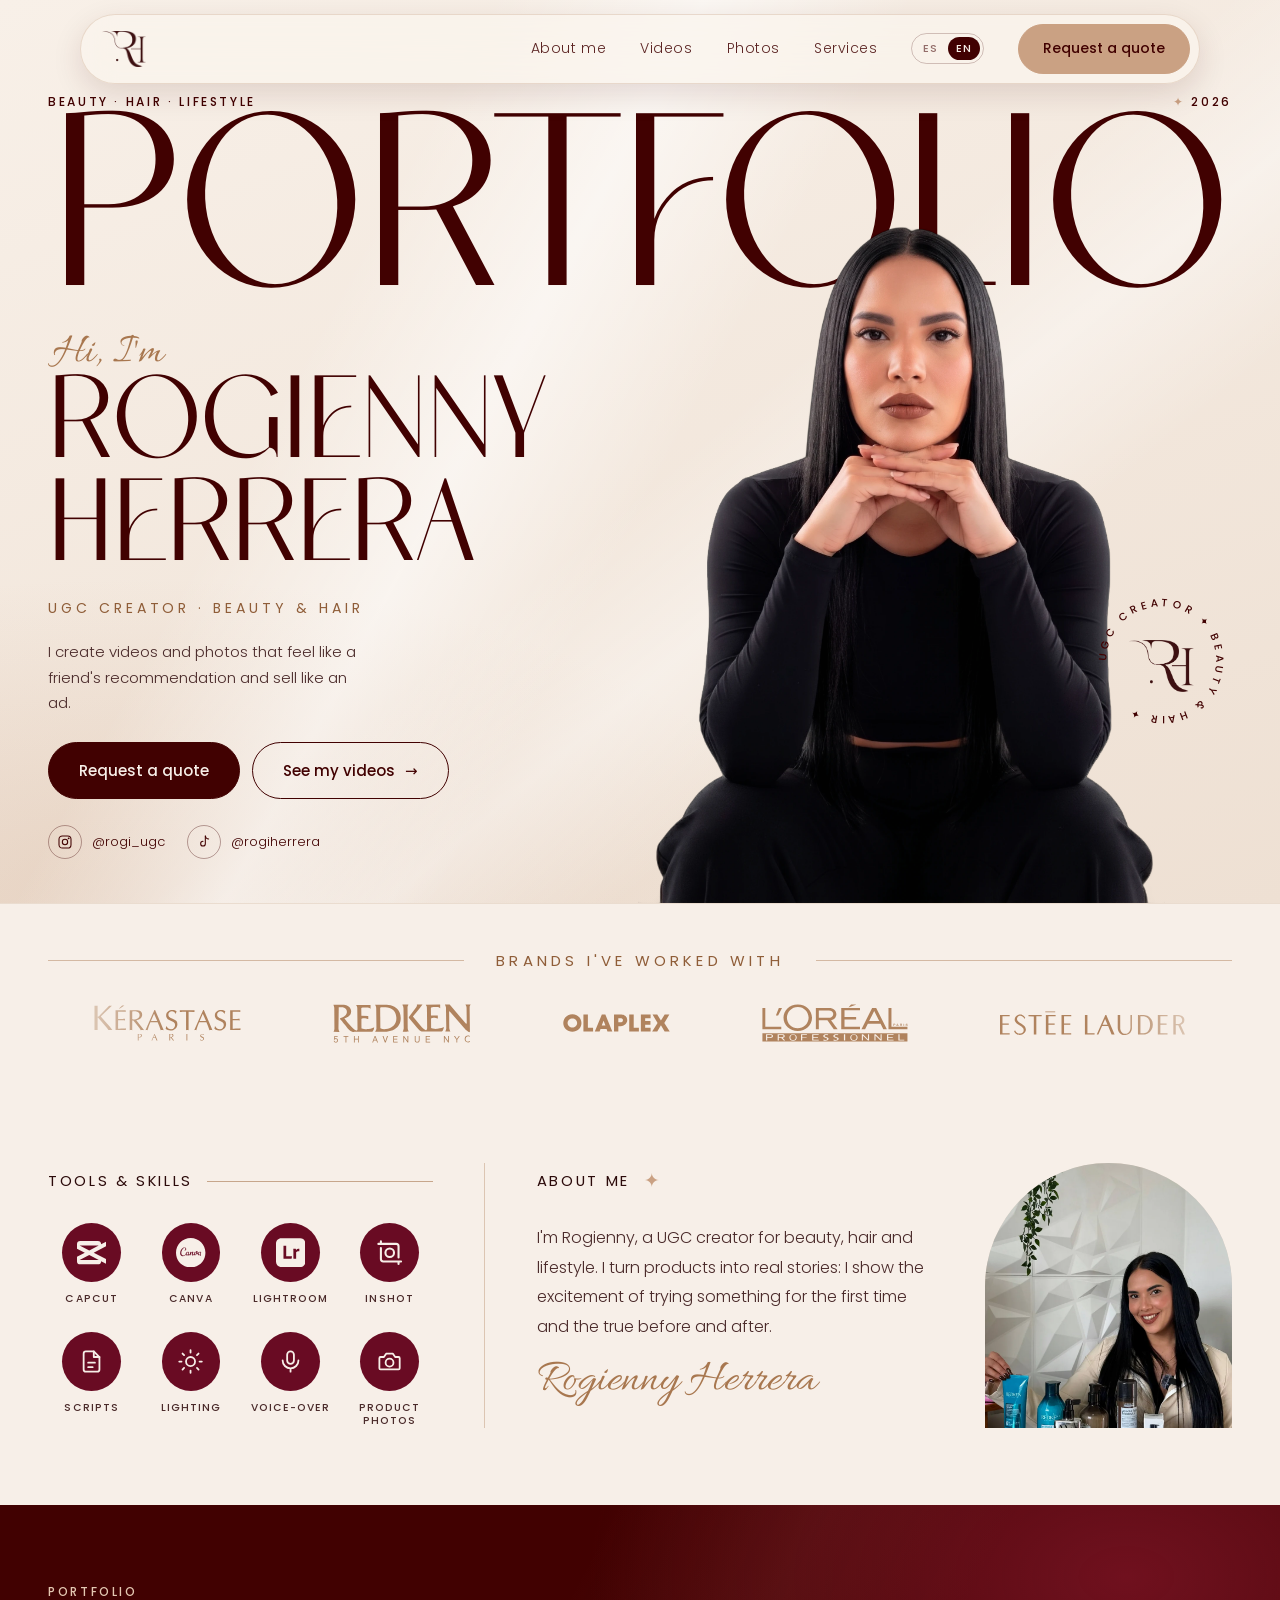
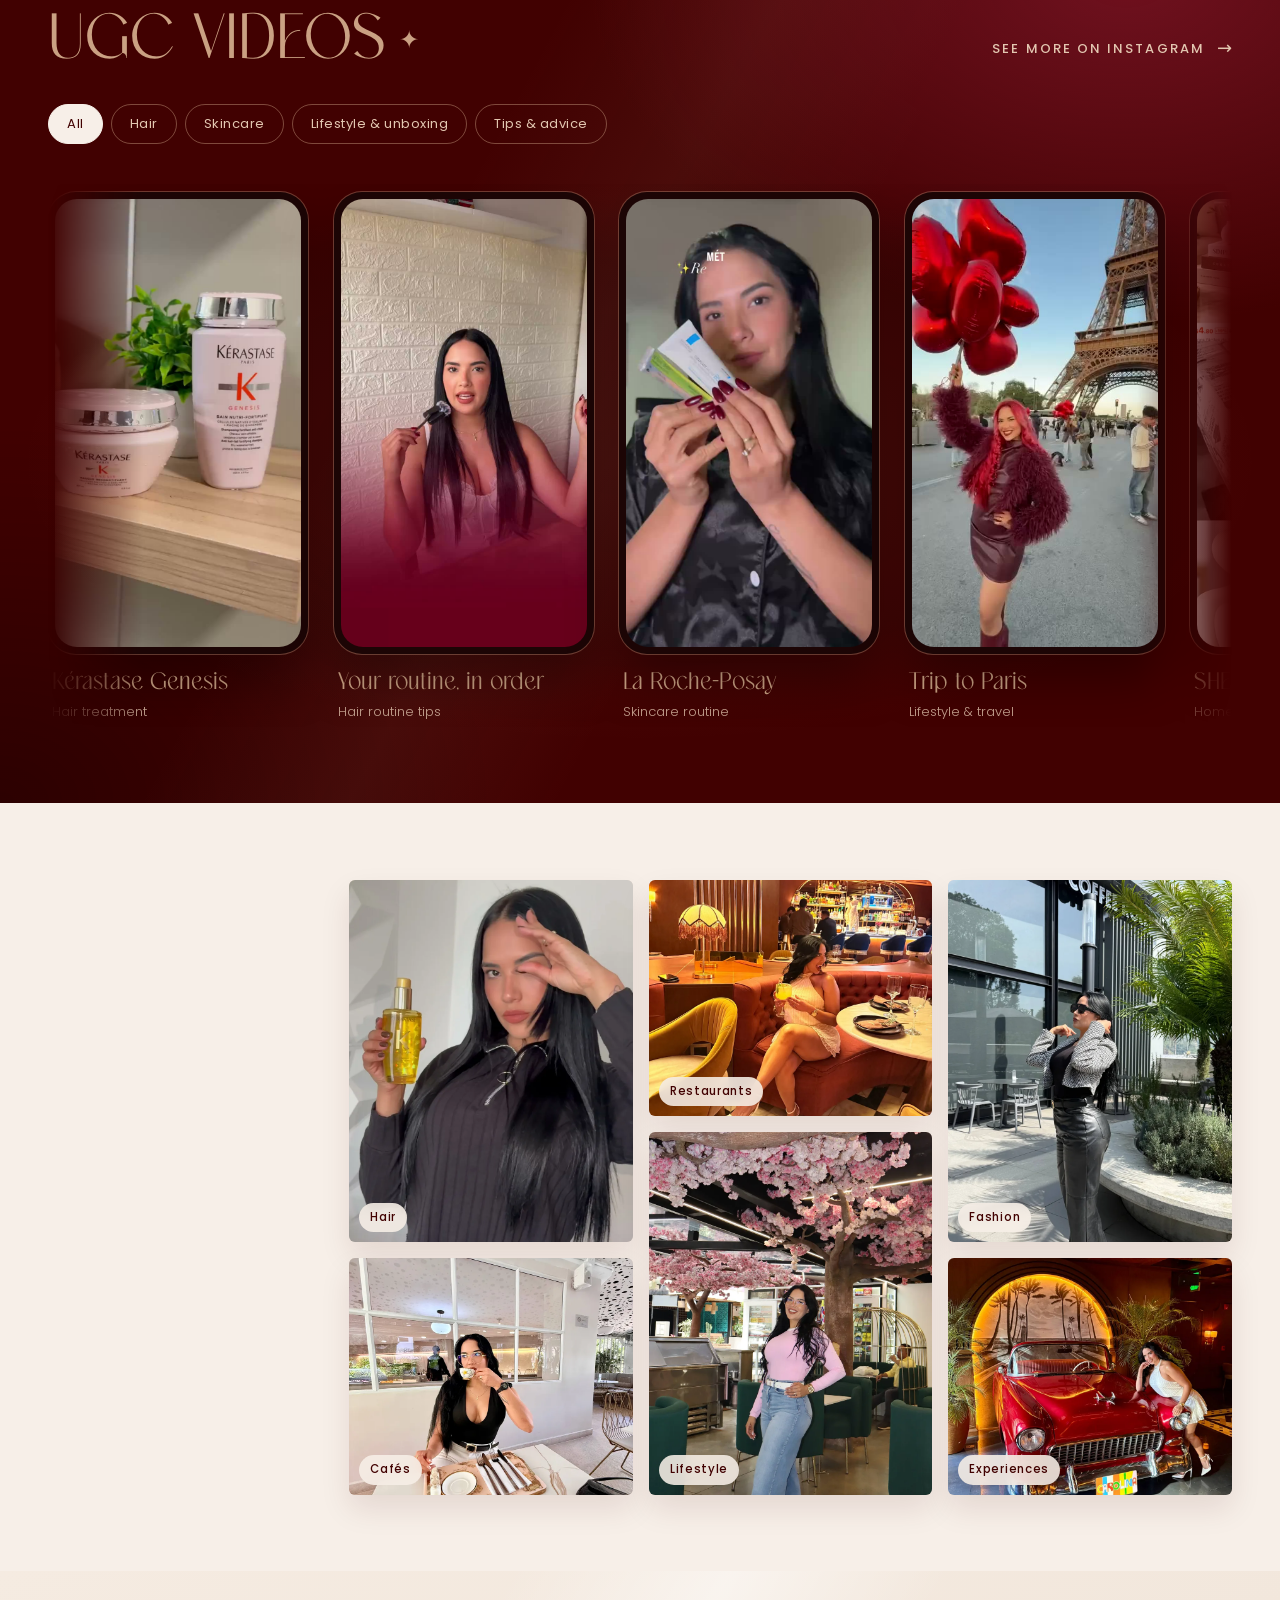
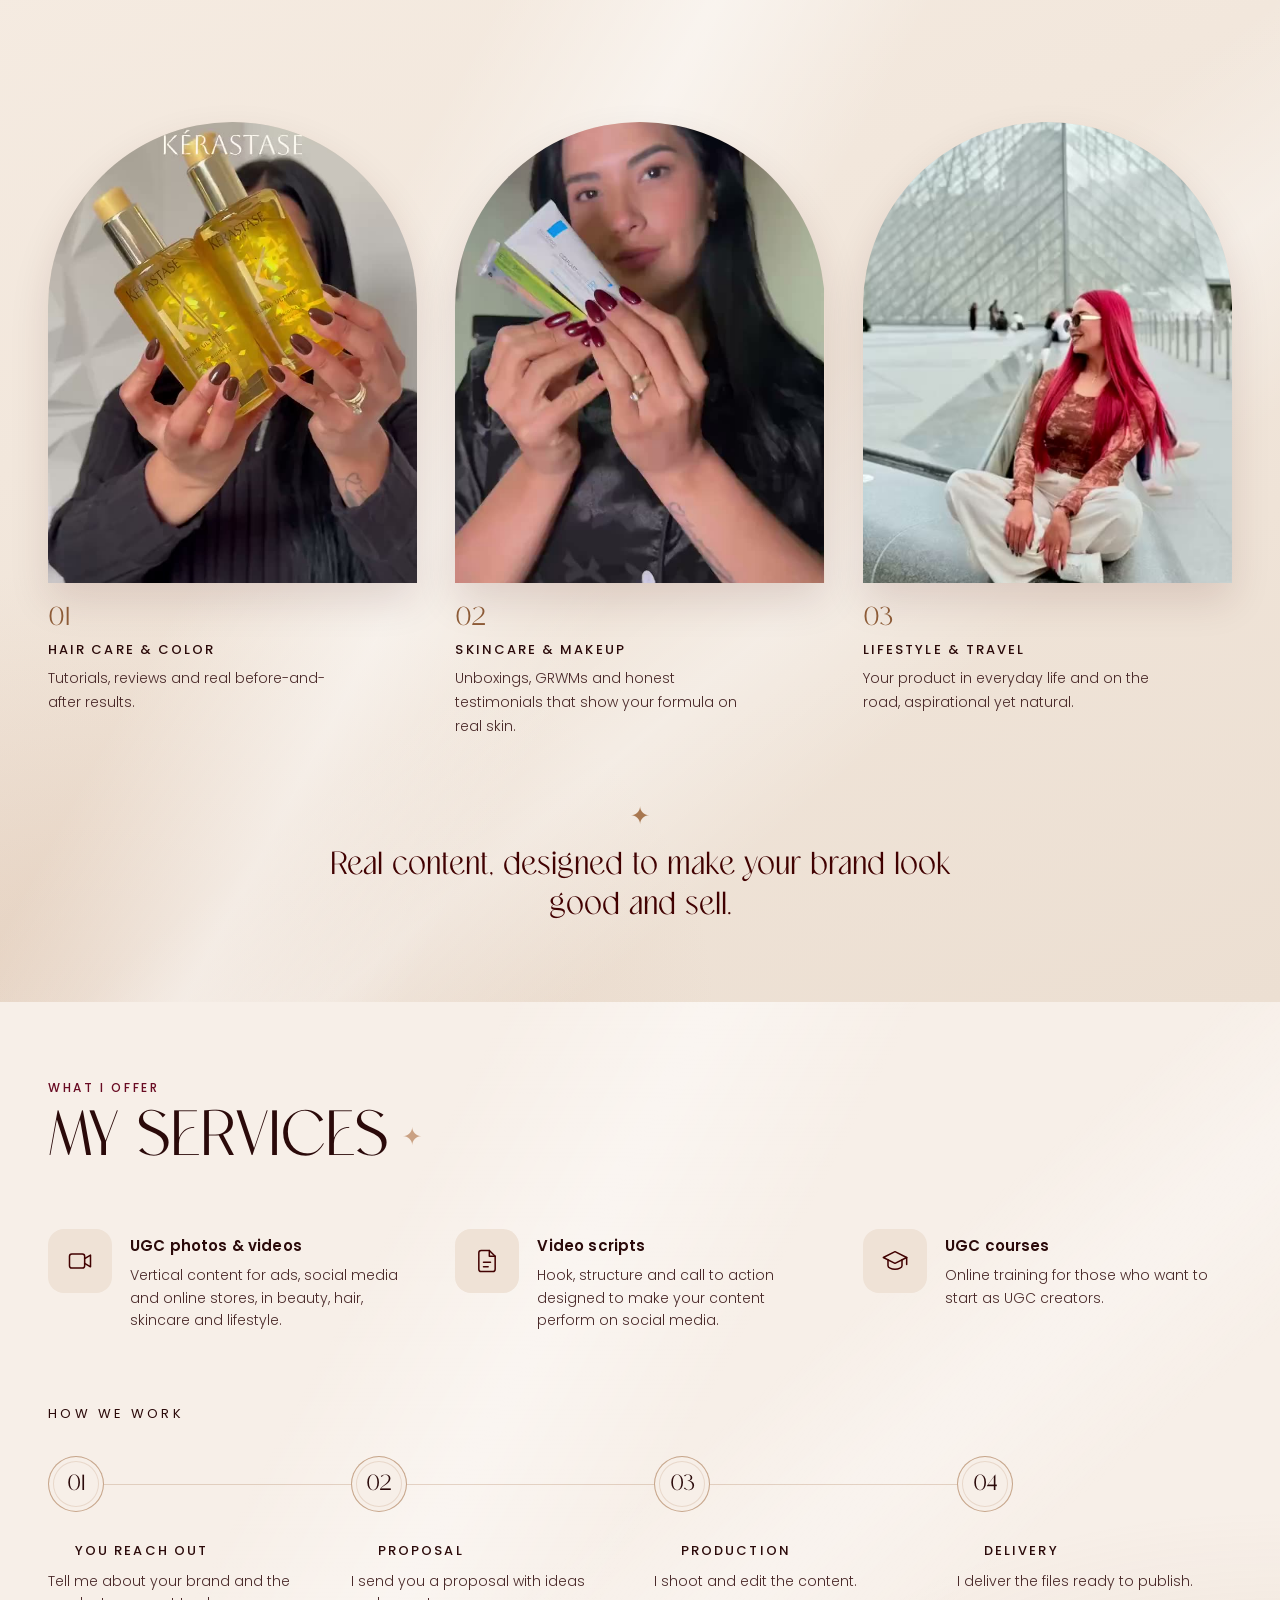
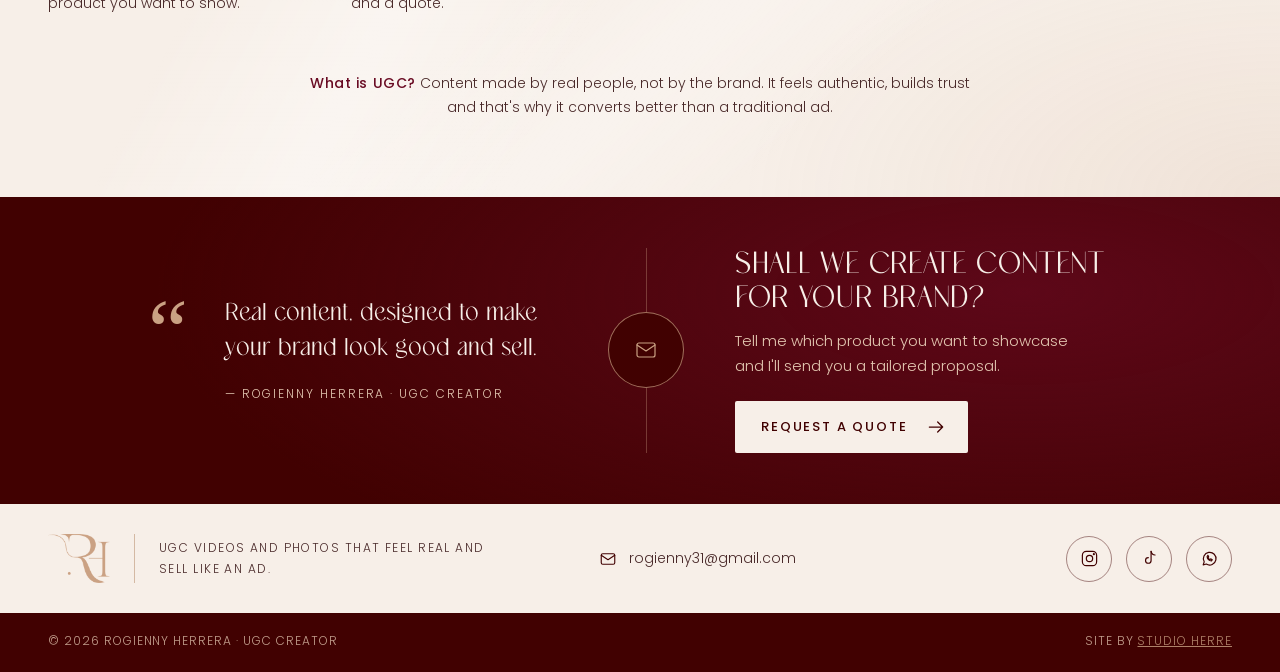
==== index.html @ 92f95a5b "Sobre mí: foto con productos; mosaico Cabello con Kérastase Elixir Co-Authored-By: Claude Opus 5.5 <" ====
<!doctype html>
<html lang="es" class="no-js">
<head>
  <meta charset="utf-8">
  <script>document.documentElement.classList.remove("no-js")</script>
  <meta name="viewport" content="width=device-width, initial-scale=1">
  <title>Rogienny Herrera · Creadora UGC</title>
  <meta name="description" content="Creadora UGC de belleza, cabello y lifestyle. Videos y fotos que se sienten como la recomendación de una amiga y venden como un anuncio.">
  <meta name="theme-color" content="#410101">
  <meta property="og:type" content="website">
  <meta property="og:title" content="Rogienny Herrera · Creadora UGC">
  <meta property="og:description" content="Videos y fotos UGC de belleza, cabello y lifestyle para marcas.">
  <meta property="og:url" content="https://rogienny-ugc.vercel.app/">
  <meta property="og:image" content="https://rogienny-ugc.vercel.app/media/og.jpg?v=4">
  <meta name="twitter:card" content="summary_large_image">
  <link rel="icon" type="image/png" href="/media/marca/favicon.png">
  <link rel="apple-touch-icon" href="/media/marca/apple-touch-icon.png">
  <link rel="preload" href="/assets/fonts/Dastin.otf" as="font" type="font/otf" crossorigin>
  <link rel="preconnect" href="https://fonts.googleapis.com">
  <link rel="preconnect" href="https://fonts.gstatic.com" crossorigin>
  <link href="https://fonts.googleapis.com/css2?family=Allura&family=Poppins:wght@300;400;500;600&display=swap" rel="stylesheet">
  <link rel="stylesheet" href="/assets/styles.css">
</head>
<body>

<!--
  DATOS DE CONTACTO: se cambian en un solo lugar, al inicio de assets/main.js (objeto CONTACTO).
  TEXTOS EN INGLÉS: assets/i18n.js (ver README).
  VIDEOS DE YOUTUBE: en cada tarjeta de video, pon el ID en data-youtube="..." (ver README).
-->

<header class="nav" id="nav">
  <a class="nav__logo" href="#inicio" aria-label="Rogienny Herrera, inicio">
    <img src="/media/marca/mono-vino.png" alt="" width="400" height="321">
  </a>
  <nav class="nav__links" aria-label="Secciones">
    <a href="#sobre-mi">Sobre mí</a>
    <a href="#videos">Videos</a>
    <a href="#fotos">Fotos</a>
    <a href="#servicios">Servicios</a>
    <button class="lang" id="langToggle" type="button" aria-label="Español / English"><span data-lang="es" class="is-on">ES</span><span data-lang="en">EN</span></button>
    <a class="btn btn--small js-cotizar" href="#contacto"><span class="cta-long">Pide tu cotización</span><span class="cta-short">Cotizar</span></a>
    <button class="nav__menu" id="menuOpen" type="button" aria-label="Abrir menú" aria-controls="drawer" aria-expanded="false"><span></span><span></span><span></span></button>
  </nav>
</header>

<!-- Menú lateral (solo celular) -->
<div class="drawer" id="drawer" aria-hidden="true">
  <div class="drawer__fondo" data-close></div>
  <aside class="drawer__panel" role="dialog" aria-modal="true" aria-label="Menú">
    <div class="drawer__head">
      <img src="/media/marca/mono-vino.png" alt="" width="400" height="321">
      <button class="drawer__close" type="button" aria-label="Cerrar menú" data-close><svg viewBox="0 0 24 24" aria-hidden="true" fill="none" stroke="currentColor" stroke-width="1.5" stroke-linecap="round" stroke-linejoin="round"><path d="M6 6l12 12M18 6L6 18"/></svg></button>
    </div>
    <nav class="drawer__links" aria-label="Secciones">
      <a href="#inicio"><svg viewBox="0 0 24 24" aria-hidden="true" fill="none" stroke="currentColor" stroke-width="1.5" stroke-linecap="round" stroke-linejoin="round"><path d="M3 11l9-7 9 7"/><path d="M5 10v10h14V10"/><path d="M10 20v-6h4v6"/></svg>Inicio</a>
      <a href="#sobre-mi"><svg viewBox="0 0 24 24" aria-hidden="true" fill="none" stroke="currentColor" stroke-width="1.5" stroke-linecap="round" stroke-linejoin="round"><circle cx="12" cy="8" r="4"/><path d="M4 21c1.5-4 4.5-6 8-6s6.5 2 8 6"/></svg>Sobre mí</a>
      <a href="#videos"><svg viewBox="0 0 24 24" aria-hidden="true" fill="none" stroke="currentColor" stroke-width="1.5" stroke-linecap="round" stroke-linejoin="round"><rect x="3" y="5" width="13" height="14" rx="3"/><path d="M16 10l5-3v10l-5-3"/></svg>Videos</a>
      <a href="#fotos"><svg viewBox="0 0 24 24" aria-hidden="true" fill="none" stroke="currentColor" stroke-width="1.5" stroke-linecap="round" stroke-linejoin="round"><path d="M4 8h3l2-3h6l2 3h3v11H4z"/><circle cx="12" cy="13" r="3.5"/></svg>Fotos</a>
      <a href="#servicios"><svg viewBox="0 0 24 24" aria-hidden="true" fill="none" stroke="currentColor" stroke-width="1.5" stroke-linecap="round" stroke-linejoin="round"><path d="M12 3l1.8 5.2L19 10l-5.2 1.8L12 17l-1.8-5.2L5 10l5.2-1.8z"/><path d="M19 16l.7 1.8 1.8.7-1.8.7-.7 1.8-.7-1.8-1.8-.7 1.8-.7z"/></svg>Servicios</a>
      <a href="#contacto"><svg viewBox="0 0 24 24" aria-hidden="true" fill="none" stroke="currentColor" stroke-width="1.5" stroke-linecap="round" stroke-linejoin="round"><rect x="3" y="5" width="18" height="14" rx="2"/><path d="M3 7l9 6 9-6"/></svg>Contacto</a>
    </nav>
    <div class="drawer__social">
      <a class="js-ig" data-handle="rogi_ugc" href="#"><svg viewBox="0 0 24 24" aria-hidden="true" fill="none" stroke="currentColor" stroke-width="1.5" stroke-linecap="round" stroke-linejoin="round"><rect x="3" y="3" width="18" height="18" rx="5"/><circle cx="12" cy="12" r="4"/><circle cx="17.5" cy="6.5" r=".6" fill="currentColor"/></svg>@rogi_ugc</a>
      <a class="js-tt" data-handle="rogiherrera" href="#"><svg viewBox="0 0 24 24" aria-hidden="true" fill="none" stroke="currentColor" stroke-width="1.5" stroke-linecap="round" stroke-linejoin="round"><path d="M14 3v11.5a3.5 3.5 0 1 1-3.5-3.5"/><path d="M14 3c.5 2.6 2.4 4.4 5 4.6"/></svg>@rogiherrera</a>
    </div>
  </aside>
</div>

<main>

  <!-- 1. PORTADA -->
  <section class="hero" id="inicio">
    <div class="hero__frame">
      <div class="hero__top">
        <span>Belleza · Cabello · Lifestyle</span>
        <span><i aria-hidden="true">✦</i> <span id="heroYear">2026</span></span>
      </div>
      <p class="hero__word" aria-hidden="true"><span>Portafolio</span></p>

      <figure class="hero__photo">
        <img src="/media/fotos/hero.webp?v=4" alt="Rogienny Herrera apoyando el mentón en sus manos" width="1792" height="2357" fetchpriority="high">
      </figure>

      <div class="hero__badge" aria-hidden="true">
        <svg viewBox="0 0 200 200">
          <defs><path id="badgeCircle" d="M100,100 m-78,0 a78,78 0 1,1 156,0 a78,78 0 1,1 -156,0"/></defs>
          <text><textPath href="#badgeCircle">Creadora UGC ✦ Belleza y cabello ✦ </textPath></text>
        </svg>
        <img src="/media/marca/mono-vino.png" alt="" width="400" height="321">
      </div>

      <div class="hero__text">
        <p class="hero__hello reveal">Hola, soy</p>
        <h1 translate="no" class="hero__name reveal">Rogienny<br>Herrera</h1>
        <p class="hero__role reveal">Creadora UGC · Belleza y cabello</p>
        <p class="hero__lead reveal">Creo videos y fotos que se sienten como la recomendación de una amiga y venden como un anuncio.</p>
        <div class="hero__actions reveal">
          <a class="btn btn--dark js-cotizar" href="#contacto">Pide tu cotización</a>
          <a class="btn btn--line" href="#videos">Ver mis videos <span aria-hidden="true">→</span></a>
        </div>
        <ul class="hero__social reveal" aria-label="Redes sociales">
          <li><a class="js-ig" data-handle="rogi_ugc" href="#"><i><svg viewBox="0 0 24 24" aria-hidden="true" fill="none" stroke="currentColor" stroke-width="1.6" stroke-linecap="round" stroke-linejoin="round"><rect x="3" y="3" width="18" height="18" rx="5"/><circle cx="12" cy="12" r="4"/><circle cx="17.5" cy="6.5" r=".6" fill="currentColor"/></svg></i>@rogi_ugc</a></li>
          <li><a class="js-tt" data-handle="rogiherrera" href="#"><i><svg viewBox="0 0 24 24" aria-hidden="true" fill="none" stroke="currentColor" stroke-width="1.6" stroke-linecap="round" stroke-linejoin="round"><path d="M14 3v11.5a3.5 3.5 0 1 1-3.5-3.5"/><path d="M14 3c.5 2.6 2.4 4.4 5 4.6"/></svg></i>@rogiherrera</a></li>
        </ul>
      </div>
    </div>
  </section>

  <!-- 2. CINTA DE MARCAS -->
  <section class="brands" aria-labelledby="brandsTitle">
    <h2 class="brands__title" id="brandsTitle"><span>Marcas con las que he colaborado</span></h2>
    <div class="marquee">
      <div class="marquee__track" translate="no">
        <ul class="marquee__list">
          <li><img src="/media/marcas/kerastase.svg" alt="Kérastase" style="--h:46px" width="188" height="46"></li>
          <li><img src="/media/marcas/redken.svg" alt="Redken" style="--h:50px" width="177" height="50"></li>
          <li><img src="/media/marcas/olaplex.svg" alt="Olaplex" style="--h:23px" width="137" height="23"></li>
          <li><img src="/media/marcas/loreal-professionnel.svg" alt="L'Oréal Professionnel" style="--h:48px" width="187" height="48"></li>
          <li><img src="/media/marcas/estee-lauder.svg" alt="Estée Lauder" style="--h:30px" width="237" height="30"></li>
        </ul>
        <ul class="marquee__list" aria-hidden="true">
          <li><img src="/media/marcas/kerastase.svg" alt="" style="--h:46px" width="188" height="46"></li>
          <li><img src="/media/marcas/redken.svg" alt="" style="--h:50px" width="177" height="50"></li>
          <li><img src="/media/marcas/olaplex.svg" alt="" style="--h:23px" width="137" height="23"></li>
          <li><img src="/media/marcas/loreal-professionnel.svg" alt="" style="--h:48px" width="187" height="48"></li>
          <li><img src="/media/marcas/estee-lauder.svg" alt="" style="--h:30px" width="237" height="30"></li>
        </ul>
      </div>
    </div>
  </section>

  <!-- 3. SOBRE MÍ -->
  <section class="about section" id="sobre-mi">
    <div class="wrap about__grid">
      <div class="about__tools reveal">
        <p class="about__label">Herramientas y habilidades</p>
        <ul class="tools">
          <li><span class="tool__icon tool__icon--app"><svg viewBox="0 0 24 24" aria-hidden="true" fill="currentColor"><path fill-rule="evenodd" d="M24.189 6.442V2.671l-4.535 2.383V4.91c.002-1.505-1.078-2.411-2.638-2.411H2.64C.993 2.5 0 3.407 0 4.91v3.81L6.354 12L0 15.316v3.8C0 20.595 1 21.5 2.64 21.5h14.373c1.56 0 2.639-.907 2.639-2.382v-.197l4.536 2.409v-3.828L13.64 12l10.55-5.557zM9.982 13.873l7.797 4.083H2.157zm7.741-7.828l-7.742 4.057l-7.825-4.057z"/></svg></span>CapCut</li>
          <li><span class="tool__icon tool__icon--app"><svg viewBox="0 0 24 24" aria-hidden="true" fill="currentColor"><path d="M12 0C5.373 0 0 5.373 0 12s5.373 12 12 12 12-5.373 12-12S18.627 0 12 0zM6.962 7.68c.754 0 1.337.549 1.405 1.2.069.583-.171 1.097-.822 1.406-.343.171-.48.172-.549.069-.034-.069 0-.137.069-.206.617-.514.617-.926.548-1.508-.034-.378-.308-.618-.583-.618-1.2 0-2.914 2.674-2.674 4.629.103.754.549 1.646 1.509 1.646.308 0 .65-.103.96-.24.5-.264.799-.47 1.097-.8-.073-.885.704-2.046 1.851-2.046.515 0 .926.205.96.583.068.514-.377.582-.514.582s-.378-.034-.378-.17c-.034-.138.309-.07.275-.378-.035-.206-.24-.274-.446-.274-.72 0-1.131.994-1.029 1.611.035.275.172.549.447.549.205 0 .514-.31.617-.755.068-.308.343-.514.583-.514.102 0 .17.034.205.171v.138c-.034.137-.137.548-.102.651 0 .069.034.171.17.171.092 0 .436-.18.777-.459.117-.59.253-1.298.253-1.357.034-.24.137-.48.617-.48.103 0 .171.034.205.171v.138l-.136.617c.445-.583 1.097-.994 1.508-.994.172 0 .309.102.309.274 0 .103 0 .274-.069.446-.137.377-.309.96-.412 1.474 0 .137.035.274.207.274.171 0 .685-.206 1.096-.754l.007-.004c-.002-.068-.007-.134-.007-.202 0-.411.035-.754.104-.994.068-.274.411-.514.617-.514.103 0 .205.069.205.171 0 .035 0 .103-.034.137-.137.446-.24.857-.24 1.269 0 .24.034.582.102.788 0 .034.035.069.07.069.068 0 .548-.445.89-1.028-.308-.206-.48-.549-.48-.96 0-.72.446-1.097.858-1.097.343 0 .617.24.617.72 0 .308-.103.65-.274.96h.102a.77.77 0 0 0 .584-.24.293.293 0 0 1 .134-.117c.335-.425.83-.74 1.41-.74.48 0 .924.205.959.582.068.515-.378.618-.515.618l-.002-.002c-.138 0-.377-.035-.377-.172 0-.137.309-.068.274-.376-.034-.206-.24-.275-.446-.275-.686 0-1.13.891-1.028 1.611.034.275.171.583.445.583.206 0 .515-.308.652-.754.068-.274.343-.514.583-.514.103 0 .17.034.205.171 0 .069 0 .206-.137.652-.17.308-.171.48-.137.617.034.274.171.48.309.583.034.034.068.102.068.102 0 .069-.034.138-.137.138-.034 0-.068 0-.103-.035-.514-.205-.72-.548-.789-.891-.205.24-.445.377-.72.377-.445 0-.89-.411-.96-.926a1.609 1.609 0 0 1 .075-.649c-.203.13-.422.203-.623.203h-.17c-.447.652-.927 1.098-1.27 1.303a.896.896 0 0 1-.377.104c-.068 0-.171-.035-.205-.104-.095-.152-.156-.392-.193-.667-.481.527-1.145.805-1.453.805-.343 0-.548-.206-.582-.55v-.376c.102-.754.377-1.2.377-1.337a.074.074 0 0 0-.069-.07c-.24 0-1.028.824-1.166 1.373l-.103.445c-.068.309-.377.515-.582.515-.103 0-.172-.035-.206-.172v-.137l.046-.233c-.435.31-.87.508-1.075.508-.308 0-.48-.172-.514-.412-.206.274-.445.412-.754.412-.352 0-.696-.24-.862-.593-.244.275-.523.553-.852.764-.48.309-1.028.549-1.68.549-.582 0-1.097-.309-1.371-.583-.412-.377-.651-.96-.686-1.509-.205-1.68.823-3.84 2.4-4.8.378-.205.755-.343 1.132-.343zm9.77 3.291c-.104 0-.172.172-.172.343 0 .274.137.583.309.755a1.74 1.74 0 0 0 .102-.583c0-.343-.137-.515-.24-.515z"/></svg></span>Canva</li>
          <li><span class="tool__icon tool__icon--app"><svg viewBox="0 0 24 24" aria-hidden="true" fill="currentColor"><path d="M19.75.3H4.25C1.9.3 0 2.2 0 4.55v14.9c0 2.35 1.9 4.25 4.25 4.25h15.5c2.35 0 4.25-1.9 4.25-4.25V4.55C24 2.2 22.1.3 19.75.3zm-6.99 16.389c0 .051-.029.09-.06.121-.03.02-.06.029-.101.029H6.26c-.11 0-.16-.061-.16-.18V6.44c-.01-.07.04-.13.11-.14h2c.05-.01.11.03.11.08v8.43h4.62c.101 0 .131.049.11.14l-.29 1.739zm6.25-7.859v1.95c0 .08-.05.11-.16.11-.649-.04-1.3.08-1.89.34-.2.09-.39.21-.54.37v5.1c0 .1-.04.14-.13.14h-1.95c-.08.01-.15-.04-.16-.119V11.14c0-.24 0-.49-.01-.75s-.01-.52-.02-.78c-.01-.22-.03-.44-.061-.66-.01-.05.02-.1.07-.11.01-.01.02-.01.04 0h1.75c.1 0 .18.07.21.16.04.07.07.15.08.23.02.1.039.21.05.31.01.11.021.23.021.36.299-.35.66-.64 1.069-.86.46-.25.97-.37 1.49-.36.069-.01.13.04.14.11.001.01.001.02.001.04z"/></svg></span>Lightroom</li>
          <li><span class="tool__icon tool__icon--app"><svg viewBox="0 0 48 48" aria-hidden="true" class="tool__line"><circle cx="24" cy="24" r="7" fill="none" stroke="currentColor" stroke-width="3.4" stroke-linecap="round" stroke-linejoin="round"/><path fill="none" stroke="currentColor" stroke-width="3.4" stroke-linecap="round" stroke-linejoin="round" d="M5.5 9.611h28.889a4.01 4.01 0 0 1 4 4v18.097m4.111 6.681H13.611a4.01 4.01 0 0 1-4-4v-18.2m0-6.578V5.5m28.778 32.889V42.5"/></svg></span>InShot</li>
          <li><span class="tool__icon"><svg viewBox="0 0 24 24" aria-hidden="true" fill="none" stroke="currentColor" stroke-width="1.6" stroke-linecap="round" stroke-linejoin="round"><path d="M14 3H7a2 2 0 0 0-2 2v14a2 2 0 0 0 2 2h10a2 2 0 0 0 2-2V8z"/><path d="M14 3v5h5"/><path d="M9 13h6M9 17h4"/></svg></span>Guiones</li>
          <li><span class="tool__icon"><svg viewBox="0 0 24 24" aria-hidden="true" fill="none" stroke="currentColor" stroke-width="1.6" stroke-linecap="round" stroke-linejoin="round"><circle cx="12" cy="12" r="4"/><path d="M12 2v2M12 20v2M4.9 4.9l1.4 1.4M17.7 17.7l1.4 1.4M2 12h2M20 12h2M4.9 19.1l1.4-1.4M17.7 6.3l1.4-1.4"/></svg></span>Iluminación</li>
          <li><span class="tool__icon"><svg viewBox="0 0 24 24" aria-hidden="true" fill="none" stroke="currentColor" stroke-width="1.6" stroke-linecap="round" stroke-linejoin="round"><rect x="9" y="3" width="6" height="11" rx="3"/><path d="M5 11a7 7 0 0 0 14 0M12 18v3"/></svg></span>Voz en off</li>
          <li><span class="tool__icon"><svg viewBox="0 0 24 24" aria-hidden="true" fill="none" stroke="currentColor" stroke-width="1.6" stroke-linecap="round" stroke-linejoin="round"><path d="M4 8h3l2-3h6l2 3h3a1 1 0 0 1 1 1v9a1 1 0 0 1-1 1H4a1 1 0 0 1-1-1V9a1 1 0 0 1 1-1z"/><circle cx="12" cy="13" r="3.5"/></svg></span>Foto de producto</li>
        </ul>
      </div>
      <div class="about__text reveal">
        <h2 class="about__label about__label--star">Sobre mí <span aria-hidden="true">✦</span></h2>
        <p>Soy Rogienny, creadora UGC de belleza, cabello y lifestyle. Transformo productos en historias reales: muestro la emoción de usar algo por primera vez y el antes y el después de verdad.</p>
        <p class="about__sign" aria-hidden="true">Rogienny Herrera</p>
      </div>
      <figure class="about__photo reveal">
        <img src="/media/fotos/sobre-mi.webp" alt="Rogienny sonriendo junto a productos Redken, Color WOW y L'Oréal" width="900" height="1200" loading="lazy">
      </figure>
    </div>
  </section>

  <!-- 4. VIDEOS -->
  <section class="videos section" id="videos">
    <div class="wrap">
      <header class="row-head reveal">
        <div>
          <p class="row-head__kicker">Portafolio</p>
          <h2 class="row-head__title">Videos UGC <span aria-hidden="true">✦</span></h2>
        </div>
        <a class="row-head__link js-ig" data-handle="rogi_ugc" href="#">Ver más en Instagram <span aria-hidden="true">→</span></a>
      </header>
      <div class="reel-tabs reveal" role="group" aria-label="Categorías de video">
        <button type="button" data-cat="todos" aria-pressed="true">Todos</button>
        <button type="button" data-cat="cabello" aria-pressed="false">Cabello</button>
        <button type="button" data-cat="skincare" aria-pressed="false">Skincare</button>
        <button type="button" data-cat="hogar" aria-pressed="false">Lifestyle y unboxing</button>
        <button type="button" data-cat="tips" aria-pressed="false">Tips y asesoría</button>
      </div>
      <div class="reels-cinta" role="group" aria-label="Videos UGC">
      <ul class="reels">
        <!-- data-cat: cabello, skincare, hogar o tips (pestañas de arriba; puede llevar dos separadas por espacio). data-youtube: ID del video en YouTube (ej. en youtu.be/aqz-KE-bpKQ el ID es aqz-KE-bpKQ). Vacío = sin botón de play. -->
        <li class="reel reveal" data-cat="cabello" data-youtube="">
          <div class="reel__phone"><video src="/media/videos/kerastase-genesis.mp4" poster="/media/videos/kerastase-genesis.jpg" muted loop playsinline preload="none"></video></div>
          <p class="reel__brand" translate="no">Kérastase Genesis</p><p class="reel__type">Tratamiento capilar</p>
        </li>
        <li class="reel reveal" data-cat="cabello tips" data-youtube="">
          <div class="reel__phone"><video src="/media/videos/orden-productos.mp4" poster="/media/videos/orden-productos.jpg" muted loop playsinline preload="none"></video></div>
          <p class="reel__brand">Orden de tu rutina</p><p class="reel__type">Tips de rutina capilar</p>
        </li>
        <li class="reel reveal" data-cat="skincare" data-youtube="">
          <div class="reel__phone"><video src="/media/videos/la-roche-posay.mp4" poster="/media/videos/la-roche-posay.jpg" muted loop playsinline preload="none"></video></div>
          <p class="reel__brand" translate="no">La Roche-Posay</p><p class="reel__type">Rutina de skincare</p>
        </li>
        <li class="reel reveal" data-cat="hogar" data-youtube="">
          <div class="reel__phone"><video src="/media/videos/viaje-paris.mp4" poster="/media/videos/viaje-paris.jpg" muted loop playsinline preload="none"></video></div>
          <p class="reel__brand">Viaje a París</p><p class="reel__type">Lifestyle y viajes</p>
        </li>
        <li class="reel reveal" data-cat="hogar" data-youtube="">
          <div class="reel__phone"><video src="/media/videos/shein-hogar.mp4" poster="/media/videos/shein-hogar.jpg" muted loop playsinline preload="none"></video></div>
          <p class="reel__brand" translate="no">SHEIN Home</p><p class="reel__type">Unboxing de decoración</p>
        </li>
        <li class="reel reveal" data-cat="cabello" data-youtube="">
          <div class="reel__phone"><video src="/media/videos/ogx.mp4" poster="/media/videos/ogx.jpg" muted loop playsinline preload="none"></video></div>
          <p class="reel__brand" translate="no">OGX</p><p class="reel__type">Rutina capilar</p>
        </li>
        <li class="reel reveal" data-cat="cabello tips" data-youtube="">
          <div class="reel__phone"><video src="/media/videos/productos-favoritos.mp4" poster="/media/videos/productos-favoritos.jpg" muted loop playsinline preload="none"></video></div>
          <p class="reel__brand">Mis favoritos</p><p class="reel__type">Productos que utilizo</p>
        </li>
        <li class="reel reveal" data-cat="skincare" data-youtube="">
          <div class="reel__phone"><video src="/media/videos/medicube.mp4" poster="/media/videos/medicube.jpg" muted loop playsinline preload="none"></video></div>
          <p class="reel__brand" translate="no">Medicube</p><p class="reel__type">Sérum facial</p>
        </li>
        <li class="reel reveal" data-cat="cabello" data-youtube="">
          <div class="reel__phone"><video src="/media/videos/color.mp4" poster="/media/videos/color.jpg" muted loop playsinline preload="none"></video></div>
          <p class="reel__brand">Coloración</p><p class="reel__type">Resultado real</p>
        </li>
        <li class="reel reveal" data-cat="hogar" data-youtube="">
          <div class="reel__phone"><video src="/media/videos/shein-black-friday.mp4" poster="/media/videos/shein-black-friday.jpg" muted loop playsinline preload="none"></video></div>
          <p class="reel__brand" translate="no">SHEIN Black Friday</p><p class="reel__type">Unboxing de hogar</p>
        </li>
        <li class="reel reveal" data-cat="tips" data-youtube="">
          <div class="reel__phone"><video src="/media/videos/asesoria-compras.mp4" poster="/media/videos/asesoria-compras.jpg" muted loop playsinline preload="none"></video></div>
          <p class="reel__brand">Asesoría de compras</p><p class="reel__type">Ofertas y recomendaciones</p>
        </li>
        <li class="reel reveal" data-cat="cabello" data-youtube="">
          <div class="reel__phone"><video src="/media/videos/kerastase.mp4" poster="/media/videos/kerastase.jpg" muted loop playsinline preload="none"></video></div>
          <p class="reel__brand" translate="no">Kérastase</p><p class="reel__type">Rutina capilar</p>
        </li>
        <li class="reel reveal" data-cat="skincare" data-youtube="">
          <div class="reel__phone"><video src="/media/videos/estee-lauder.mp4" poster="/media/videos/estee-lauder.jpg" muted loop playsinline preload="none"></video></div>
          <p class="reel__brand" translate="no">Estée Lauder</p><p class="reel__type">Skincare y maquillaje</p>
        </li>
        <li class="reel reveal" data-cat="cabello" data-youtube="">
          <div class="reel__phone"><video src="/media/videos/kerastase-elixir.mp4" poster="/media/videos/kerastase-elixir.jpg" muted loop playsinline preload="none"></video></div>
          <p class="reel__brand" translate="no">Kérastase Elixir Ultime</p><p class="reel__type">Brillo y acabado</p>
        </li>
        <li class="reel reveal" data-cat="cabello tips" data-youtube="">
          <div class="reel__phone"><video src="/media/videos/preguntas-frecuentes.mp4" poster="/media/videos/preguntas-frecuentes.jpg" muted loop playsinline preload="none"></video></div>
          <p class="reel__brand" translate="no">Color WOW · L'Oréal</p><p class="reel__type">Preguntas frecuentes</p>
        </li>
        <li class="reel reveal" data-cat="hogar" data-youtube="">
          <div class="reel__phone"><video src="/media/videos/unboxing.mp4" poster="/media/videos/unboxing.jpg" muted loop playsinline preload="none"></video></div>
          <p class="reel__brand">Unboxing</p><p class="reel__type">Primera impresión</p>
        </li>
        <li class="reel reveal" data-cat="cabello" data-youtube="">
          <div class="reel__phone"><video src="/media/videos/olivita.mp4" poster="/media/videos/olivita.jpg" muted loop playsinline preload="none"></video></div>
          <p class="reel__brand" translate="no">Olivita</p><p class="reel__type">Crecimiento capilar</p>
        </li>
        <li class="reel reveal" data-cat="cabello" data-youtube="">
          <div class="reel__phone"><video src="/media/videos/peinado.mp4" poster="/media/videos/peinado.jpg" muted loop playsinline preload="none"></video></div>
          <p class="reel__brand">Rutina de peinado</p><p class="reel__type">Tutorial</p>
        </li>
        <li class="reel reveal" data-cat="cabello tips" data-youtube="">
          <div class="reel__phone"><video src="/media/videos/linea-loreal.mp4" poster="/media/videos/linea-loreal.jpg" muted loop playsinline preload="none"></video></div>
          <p class="reel__brand" translate="no">L'Oréal Professionnel</p><p class="reel__type">Línea de productos</p>
        </li>
        <li class="reel reveal" data-cat="cabello" data-youtube="">
          <div class="reel__phone"><video src="/media/videos/olaplex.mp4" poster="/media/videos/olaplex.jpg" muted loop playsinline preload="none"></video></div>
          <p class="reel__brand" translate="no">Olaplex · L'Oréal Pro</p><p class="reel__type">Recomendación</p>
        </li>
        <li class="reel reveal" data-cat="cabello" data-youtube="">
          <div class="reel__phone"><video src="/media/videos/redken.mp4" poster="/media/videos/redken.jpg" muted loop playsinline preload="none"></video></div>
          <p class="reel__brand" translate="no">Redken</p><p class="reel__type">Demostración de producto</p>
        </li>
        <li class="reel reveal" data-cat="cabello" data-youtube="">
          <div class="reel__phone"><video src="/media/videos/tienda.mp4" poster="/media/videos/tienda.jpg" muted loop playsinline preload="none"></video></div>
          <p class="reel__brand">Reseña en tienda</p><p class="reel__type">Cuidado capilar</p>
        </li>
      </ul>
      </div>
    </div>
  </section>

  <!-- 4b. FOTOS UGC -->
  <section class="photos section" id="fotos">
    <div class="wrap photos__grid">
      <div class="photos__intro reveal">
        <h2 class="photos__title">Fotos UGC <span>que venden</span></h2>
        <p class="photos__sub">Belleza · Cabello · Lifestyle</p>
        <p class="photos__lead">Fotos de producto y lifestyle para anuncios, redes y tienda online.</p>
      </div>
      <ul class="photo-grid reveal">
        <li class="photo-grid__a">
          <img src="/media/fotos/ugc-cabello.webp?v=4" alt="Rogienny mostrando el aceite Kérastase Elixir Ultime" width="900" height="1200" loading="lazy" style="object-position: 50% 35%">
          <span class="photos__cat">Cabello</span>
        </li>
        <li class="photo-grid__b">
          <img src="/media/fotos/ugc-restaurantes.webp?v=3" alt="Rogienny brindando en un bar" width="900" height="1200" loading="lazy" style="object-position: 35% 62%">
          <span class="photos__cat">Restaurantes</span>
        </li>
        <li class="photo-grid__c">
          <img src="/media/fotos/ugc-moda.webp?v=3" alt="Rogienny posando con lentes de sol y pantalón de cuero" width="900" height="1200" loading="lazy" style="object-position: 45% 50%">
          <span class="photos__cat">Moda</span>
        </li>
        <li class="photo-grid__d">
          <img src="/media/fotos/ugc-lifestyle.webp?v=3" alt="Rogienny tomando café en un restaurante" width="900" height="1200" loading="lazy" style="object-position: 45% 42%">
          <span class="photos__cat">Cafeterías</span>
        </li>
        <li class="photo-grid__e">
          <img src="/media/fotos/ugc-cerezos.webp?v=3" alt="Rogienny sonriendo bajo los cerezos de un café" width="900" height="1200" loading="lazy" style="object-position: 55% 55%">
          <span class="photos__cat">Lifestyle</span>
        </li>
        <li class="photo-grid__f">
          <img src="/media/fotos/ugc-experiencias.webp?v=3" alt="Rogienny junto a un auto clásico rojo en un restaurante" width="900" height="1200" loading="lazy" style="object-position: 72% 55%">
          <span class="photos__cat">Experiencias</span>
        </li>
      </ul>
    </div>
  </section>

  <!-- 5. PILARES -->
  <section class="pillars section" aria-labelledby="pillarsTitle">
    <div class="wrap">
      <header class="row-head row-head--dark pillars__head reveal">
        <div>
          <p class="row-head__kicker">¿Por qué yo?</p>
          <h2 class="row-head__title" id="pillarsTitle">Mis tres pilares <span aria-hidden="true">✦</span></h2>
        </div>
      </header>
      <ol class="pillar-list reveal">
        <li class="pillar">
          <a class="pillar__link" href="#videos" data-cat="cabello">
            <figure class="pillar__photo">
              <video src="/media/videos/kerastase-elixir.mp4" poster="/media/videos/kerastase-elixir.jpg" muted loop playsinline preload="none" aria-hidden="true"></video>
              <span class="pillar__cta">Ver videos <span aria-hidden="true">→</span></span>
            </figure>
            <span class="pillar__num">01</span>
            <h3>Cuidado capilar y color</h3>
            <p>Tutoriales, reseñas y resultados reales de antes y después.</p>
          </a>
        </li>
        <li class="pillar">
          <a class="pillar__link" href="#videos" data-cat="skincare">
            <figure class="pillar__photo">
              <video src="/media/videos/la-roche-posay.mp4" poster="/media/videos/la-roche-posay.jpg" muted loop playsinline preload="none" aria-hidden="true"></video>
              <span class="pillar__cta">Ver videos <span aria-hidden="true">→</span></span>
            </figure>
            <span class="pillar__num">02</span>
            <h3>Skincare y maquillaje</h3>
            <p>Unboxing, GRWM y testimonios sinceros que muestran tu fórmula en la piel.</p>
          </a>
        </li>
        <li class="pillar">
          <a class="pillar__link" href="#fotos">
            <figure class="pillar__photo">
              <video src="/media/videos/viaje-paris-louvre.mp4" poster="/media/videos/viaje-paris-louvre.jpg" muted loop playsinline preload="none" aria-hidden="true"></video>
              <span class="pillar__cta">Ver fotos <span aria-hidden="true">→</span></span>
            </figure>
            <span class="pillar__num">03</span>
            <h3>Lifestyle y viajes</h3>
            <p>Tu producto en la vida diaria y en viajes, con un aire aspiracional y natural.</p>
          </a>
        </li>
      </ol>
      <p class="pillars__quote reveal"><span aria-hidden="true">✦</span>Contenido real, pensado para que tu marca se vea bien y venda.</p>
    </div>
  </section>

  <!-- 6. SERVICIOS -->
  <section class="services section" id="servicios" aria-labelledby="servicesTitle">
    <div class="wrap">
      <header class="row-head row-head--dark reveal">
        <div>
          <p class="row-head__kicker">Lo que ofrezco</p>
          <h2 class="row-head__title" id="servicesTitle">Mis servicios <span aria-hidden="true">✦</span></h2>
        </div>
      </header>
      <ul class="svc-list svc-row reveal">
          <li class="svc">
            <span class="svc__icon"><svg viewBox="0 0 24 24" aria-hidden="true" fill="none" stroke="currentColor" stroke-width="1.3" stroke-linecap="round" stroke-linejoin="round"><rect x="3" y="6" width="13" height="12" rx="2"/><path d="M16 10l5-3v10l-5-3"/></svg></span>
            <div><h3>Fotos y videos UGC</h3><p>Contenido vertical para anuncios, redes y tienda online, en belleza, cabello, skincare y lifestyle.</p></div>
          </li>
          <li class="svc">
            <span class="svc__icon"><svg viewBox="0 0 24 24" aria-hidden="true" fill="none" stroke="currentColor" stroke-width="1.3" stroke-linecap="round" stroke-linejoin="round"><path d="M14 3H7a2 2 0 0 0-2 2v14a2 2 0 0 0 2 2h10a2 2 0 0 0 2-2V8z"/><path d="M14 3v5h5"/><path d="M9 13h6M9 17h4"/></svg></span>
            <div><h3>Guiones para videos</h3><p>Gancho, estructura y llamado a la acción pensados para que tu contenido funcione en redes.</p></div>
          </li>
          <li class="svc">
            <span class="svc__icon"><svg viewBox="0 0 24 24" aria-hidden="true" fill="none" stroke="currentColor" stroke-width="1.3" stroke-linecap="round" stroke-linejoin="round"><path d="M2 9l10-5 10 5-10 5z"/><path d="M6 11v5c0 1.5 2.7 3 6 3s6-1.5 6-3v-5"/><path d="M22 9v6"/></svg></span>
            <div><h3>Cursos UGC</h3><p>Capacitación online para quienes quieren empezar como creadoras UGC.</p></div>
          </li>
      </ul>
      <h2 class="svc-label reveal">Cómo trabajamos</h2>
      <div class="process">
      <div class="process__track" aria-hidden="true"><span class="process__fill"></span><span class="process__spark">✦</span></div>
      <ol class="timeline">
          <li class="step">
            <span class="timeline__num">01</span>
            <h3><svg class="step__icon" viewBox="0 0 24 24" aria-hidden="true" fill="none" stroke="currentColor" stroke-width="1.5" stroke-linecap="round" stroke-linejoin="round"><path pathLength="1" d="M4 5h16v11H9l-5 4z"/><path pathLength="1" d="M8 9.5h8M8 12.5h5"/></svg>Me escribes</h3>
            <p>Me cuentas de tu marca y del producto que quieres mostrar.</p>
          </li>
          <li class="step">
            <span class="timeline__num">02</span>
            <h3><svg class="step__icon" viewBox="0 0 24 24" aria-hidden="true" fill="none" stroke="currentColor" stroke-width="1.5" stroke-linecap="round" stroke-linejoin="round"><path pathLength="1" d="M7 3h7l4 4v14H7z"/><path pathLength="1" d="M14 3v4h4M10 12h5M10 16h5"/></svg>Propuesta</h3>
            <p>Te envío una propuesta con ideas y cotización.</p>
          </li>
          <li class="step">
            <span class="timeline__num">03</span>
            <h3><svg class="step__icon" viewBox="0 0 24 24" aria-hidden="true" fill="none" stroke="currentColor" stroke-width="1.5" stroke-linecap="round" stroke-linejoin="round"><path pathLength="1" d="M5 7h3l2-3h4l2 3h3a2 2 0 0 1 2 2v9a2 2 0 0 1-2 2H5a2 2 0 0 1-2-2V9a2 2 0 0 1 2-2z"/><circle pathLength="1" cx="12" cy="13.5" r="3.5"/></svg>Grabación</h3>
            <p>Grabo y edito el contenido.</p>
          </li>
          <li class="step">
            <span class="timeline__num">04</span>
            <h3><svg class="step__icon" viewBox="0 0 24 24" aria-hidden="true" fill="none" stroke="currentColor" stroke-width="1.5" stroke-linecap="round" stroke-linejoin="round"><path pathLength="1" d="M3 8h18v4H3zM5 12v9h14v-9M12 8v13"/><path pathLength="1" d="M12 8C10 4 6.5 4.5 7 6.5S12 8 12 8zm0 0c2-4 5.5-3.5 5-1.5S12 8 12 8z"/></svg>Entrega</h3>
            <p>Te entrego los archivos listos para publicar.</p>
          </li>
      </ol>
      </div>
    </div>
    <p class="wrap services__note reveal"><strong>¿Qué es UGC?</strong> Contenido creado por personas reales, no por la marca. Se siente auténtico, genera confianza y por eso convierte mejor que un anuncio tradicional.</p>
  </section>

</main>

<!-- PIE: CONTACTO -->
<footer class="contact" id="contacto">
  <div class="wrap contact__grid">
    <figure class="contact__quote reveal">
      <span class="contact__q" aria-hidden="true">“</span>
      <blockquote><p>Contenido real, pensado para que tu marca se vea bien y venda.</p></blockquote>
      <figcaption>Rogienny Herrera · Creadora UGC</figcaption>
    </figure>
    <div class="contact__icon" aria-hidden="true"><svg viewBox="0 0 24 24" aria-hidden="true" fill="none" stroke="currentColor" stroke-width="1.5" stroke-linecap="round" stroke-linejoin="round"><rect x="3" y="5" width="18" height="14" rx="2"/><path d="M3 7l9 6 9-6"/></svg></div>
    <div class="contact__cta reveal">
      <h2 class="contact__title">¿Creamos contenido para tu marca?</h2>
      <p>Cuéntame qué producto quieres mostrar y te envío una propuesta a la medida.</p>
      <a class="contact__btn js-cotizar" href="#">Pide tu cotización <svg viewBox="0 0 24 24" aria-hidden="true" fill="none" stroke="currentColor" stroke-width="1.5" stroke-linecap="round" stroke-linejoin="round"><path d="M4 12h16M14 6l6 6-6 6"/></svg></a>
    </div>
  </div>

  <div class="contact__band">
    <div class="wrap contact__band-grid">
      <div class="contact__brand">
        <img src="/media/marca/mono-caramelo.png" alt="" width="400" height="320" loading="lazy">
        <p>Videos y fotos UGC que se sienten reales y venden como un anuncio.</p>
      </div>
      <ul class="contact__list">
        <li class="js-email-li" hidden><a class="js-email" href="#"><svg viewBox="0 0 24 24" aria-hidden="true" fill="none" stroke="currentColor" stroke-width="1.5" stroke-linecap="round" stroke-linejoin="round"><rect x="3" y="5" width="18" height="14" rx="2"/><path d="M3 7l9 6 9-6"/></svg><span></span></a></li>
      </ul>
      <ul class="contact__social" aria-label="Redes sociales">
        <li><a class="js-ig" data-handle="rogi_ugc" href="#" aria-label="Instagram @rogi_ugc"><svg viewBox="0 0 24 24" aria-hidden="true" fill="none" stroke="currentColor" stroke-width="1.5" stroke-linecap="round" stroke-linejoin="round"><rect x="3" y="3" width="18" height="18" rx="5"/><circle cx="12" cy="12" r="4"/><circle cx="17.5" cy="6.5" r=".6" fill="currentColor"/></svg></a></li>
        <li><a class="js-tt" data-handle="rogiherrera" href="#" aria-label="TikTok @rogiherrera"><svg viewBox="0 0 24 24" aria-hidden="true" fill="none" stroke="currentColor" stroke-width="1.5" stroke-linecap="round" stroke-linejoin="round"><path d="M14 3v11.5a3.5 3.5 0 1 1-3.5-3.5"/><path d="M14 3c.5 2.6 2.4 4.4 5 4.6"/></svg></a></li>
        <li><a class="js-cotizar" href="#" aria-label="WhatsApp"><svg viewBox="0 0 24 24" aria-hidden="true" fill="none" stroke="currentColor" stroke-width="1.5" stroke-linecap="round" stroke-linejoin="round"><path d="M4 20l1.3-3.8A8 8 0 1 1 8 19z"/><path d="M9 9.5c0 3 2.5 5.5 5.5 5.5l1-1.5-2-1-1 .8c-1-.4-1.9-1.3-2.3-2.3l.8-1-1-2z"/></svg></a></li>
      </ul>
    </div>
  </div>

  <div class="wrap contact__legal">
    <p>© <span id="year">2026</span> Rogienny Herrera · Creadora UGC</p>
    <p>Sitio por <a href="https://studio-herre.vercel.app" target="_blank" rel="noopener" translate="no">Studio Herre</a></p>
  </div>
</footer>

<div class="modal" id="modal" hidden>
  <div class="modal__backdrop" data-close></div>
  <div class="modal__box" role="dialog" aria-modal="true" aria-label="Video">
    <button class="modal__close" data-close aria-label="Cerrar video">×</button>
    <div class="modal__frame" id="modalFrame"></div>
  </div>
</div>

<script src="/assets/i18n.js" defer></script>
<script src="/assets/main.js" defer></script>
</body>
</html>
---- assets/styles.css ----
/* Rogienny Herrera · Portafolio UGC */

@font-face {
  font-family: "Dastin";
  src: url("/assets/fonts/Dastin.otf") format("opentype");
  font-display: swap;
}

:root {
  --vino: #410101;
  --borgona: #690b23;
  --caramelo: #caa183;
  --caramelo-claro: #e3c7b1;
  --caramelo-oscuro: #a8774f;
  --caramelo-texto: #8f5d38; /* caramelo para textos pequeños: contraste 4.8:1 sobre crema */
  --crema: #f7efe8;
  --arena: #ecdccf;
  --tinta: #2b0a0a;
  --texto: #4a2a2a;

  --display: "Dastin", "Didot", "Bodoni 72", Georgia, serif;
  --body: "Poppins", system-ui, -apple-system, "Segoe UI", sans-serif;

  --gutter: clamp(16px, 4vw, 48px);
  --max: 1320px;
  --radius: 999px;
}

*, *::before, *::after { box-sizing: border-box; }
html { scroll-behavior: smooth; scroll-padding-top: 80px; }
body {
  margin: 0;
  background: var(--crema);
  color: var(--texto);
  font-family: var(--body);
  font-weight: 300;
  font-size: 16px;
  line-height: 1.7;
  -webkit-font-smoothing: antialiased;
  overflow-x: hidden;
}
img, video { display: block; max-width: 100%; }
a { color: inherit; }
h1, h2, h3 { margin: 0; font-weight: 400; }

/* Foco visible al navegar con teclado */
:focus-visible { outline: 2px solid var(--caramelo-texto); outline-offset: 3px; }
.videos :focus-visible, .contact :focus-visible, .modal :focus-visible { outline-color: var(--caramelo-claro); }
.contact__band :focus-visible { outline-color: var(--caramelo-texto); }
p { margin: 0 0 1em; }
ul, ol { list-style: none; margin: 0; padding: 0; }

.wrap { width: 100%; max-width: var(--max); margin: 0 auto; padding: 0 var(--gutter); }
.section { padding: clamp(48px, 6vw, 84px) 0; }

/* Botones */
.btn {
  display: inline-flex;
  align-items: center;
  justify-content: center;
  gap: 10px;
  padding: 15px 30px;
  border-radius: var(--radius);
  background: var(--caramelo);
  color: var(--vino);
  font-weight: 500;
  font-size: 15px;
  text-decoration: none;
  border: 1px solid var(--caramelo);
  transition: background .25s, color .25s, transform .25s;
}
.btn:hover { background: var(--crema); border-color: var(--crema); transform: translateY(-2px); }
.btn--dark { background: var(--vino); color: var(--crema); border-color: var(--vino); }
.btn--dark:hover { background: var(--borgona); border-color: var(--borgona); color: var(--crema); }
.btn--line { background: transparent; color: var(--vino); border-color: var(--vino); }
.btn--line:hover { background: var(--vino); color: var(--crema); border-color: var(--vino); }
.btn--small { padding: 10px 20px; font-size: 14px; }

/* Menú: barra flotante (el fondo va en ::before) */
.nav {
  position: fixed;
  top: 14px; left: 16px; right: 16px;
  z-index: 50;
  display: flex;
  align-items: center;
  justify-content: space-between;
  max-width: 1120px;
  margin: 0 auto;
  padding: 10px 10px 10px 22px;
  border-radius: 999px;
}
.nav::before {
  content: "";
  position: absolute; inset: 0;
  z-index: -1;
  border-radius: inherit;
  background: rgba(250, 244, 238, .74);
  -webkit-backdrop-filter: blur(16px) saturate(1.2);
  backdrop-filter: blur(16px) saturate(1.2);
  border: 1px solid rgba(169, 119, 79, .22);
  box-shadow: 0 10px 30px rgba(65, 1, 1, .12);
  transition: background .3s, box-shadow .3s;
}
.nav.is-scrolled::before { background: rgba(250, 244, 238, .9); box-shadow: 0 12px 34px rgba(30, 2, 2, .22); }
.nav__logo { display: block; }
.nav__logo img { width: 44px; height: auto; }
.nav__links { display: flex; align-items: center; gap: 34px; }
.nav__links a:not(.btn) {
  color: var(--vino);
  text-decoration: none;
  font-size: 14px;
  letter-spacing: .04em;
  opacity: .85;
  transition: opacity .2s, color .2s;
}
.nav__links a:not(.btn):hover { opacity: 1; color: var(--borgona); }
.nav .btn--small { padding: 12px 24px; }
.cta-short { display: none; }
.lang {
  display: inline-flex; align-items: center; gap: 2px;
  padding: 3px;
  border: 1px solid rgba(65, 1, 1, .22);
  border-radius: 999px;
  background: transparent;
  cursor: pointer;
  font-family: var(--body); font-size: 11px; font-weight: 500; letter-spacing: .08em; line-height: 1;
}
.lang span { padding: 6px 8px; border-radius: 999px; color: var(--vino); opacity: .55; transition: background .2s, color .2s, opacity .2s; }
.lang span.is-on { background: var(--vino); color: var(--crema); opacity: 1; }

/* Portada (estilo editorial: crema, palabra gigante, foto delante) */
.hero {
  position: relative;
  min-height: max(100svh, 700px);
  background:
    linear-gradient(118deg, transparent 28%, rgba(255, 255, 255, .55) 40%, transparent 52%),
    linear-gradient(140deg, transparent 52%, rgba(255, 255, 255, .4) 62%, transparent 72%),
    radial-gradient(90% 60% at 10% 100%, rgba(202, 161, 131, .28), transparent 60%),
    linear-gradient(160deg, #f8f0e8, #eee0d3);
  color: var(--tinta);
  overflow: hidden;
}
/* El contenido de la portada usa el mismo ancho que las demás secciones; las medidas van contra ese marco (cqw) */
.hero__frame {
  position: relative;
  width: 100%;
  max-width: var(--max);
  margin: 0 auto;
  min-height: inherit;
  container-type: inline-size;
}
.hero__top {
  position: absolute;
  top: 92px; left: var(--gutter); right: var(--gutter);
  display: flex; justify-content: space-between;
  font-size: 12px; font-weight: 500;
  letter-spacing: .22em; text-transform: uppercase;
  color: var(--vino);
}
.hero__top i { font-style: normal; color: var(--caramelo); }
.hero__word {
  position: absolute;
  top: 116px; left: var(--gutter); right: var(--gutter);
  margin: 0;
  text-align: center;
  font-family: var(--display);
  text-transform: uppercase;
  font-size: var(--ws, 15cqw);
  line-height: .82;
  white-space: nowrap;
  color: var(--vino);
  z-index: 1;
  pointer-events: none;
  user-select: none;
}
.hero__photo {
  position: absolute;
  top: calc(116px + var(--ws, 15cqw) * .38); bottom: 0; right: 9cqw;
  margin: 0;
  z-index: 2;
}
.hero__photo img { height: 100%; width: auto; max-width: 44cqw; object-fit: contain; object-position: bottom; }
.hero__badge {
  position: absolute;
  right: var(--gutter); bottom: 18%;
  width: clamp(110px, 11cqw, 150px);
  aspect-ratio: 1;
  z-index: 3;
}
.hero__badge svg { width: 100%; height: 100%; animation: spin 26s linear infinite; overflow: visible; }
.hero__badge text { font-family: var(--body); font-size: 15px; font-weight: 500; letter-spacing: 5px; text-transform: uppercase; fill: var(--vino); }
.hero__badge img { position: absolute; inset: 0; margin: auto; width: 46%; height: auto; }
@keyframes spin { to { transform: rotate(360deg); } }
.hero__text {
  position: relative;
  z-index: 3;
  max-width: calc(48cqw + var(--gutter));
  padding: calc(116px + var(--ws, 15cqw) * .82 + 14px) 0 44px var(--gutter);
}
.hero__hello {
  font-family: "Allura", cursive;
  font-size: clamp(34px, 3.4cqw, 44px);
  line-height: 1;
  color: var(--caramelo-oscuro);
  margin: 0 0 -.05em .1em;
}
.hero__name {
  font-family: var(--display);
  font-size: clamp(56px, min(10.4cqw, 13vh), 132px);
  line-height: .88;
  text-transform: uppercase;
  color: var(--vino);
  margin-bottom: 18px;
}
.hero__role {
  font-size: clamp(13px, 1.1cqw, 15px);
  font-weight: 400;
  letter-spacing: .28em;
  text-transform: uppercase;
  color: var(--caramelo-texto);
  margin-bottom: 18px;
}
.hero__lead { font-size: 15px; max-width: 36ch; color: var(--texto); margin-bottom: 26px; }
.hero__actions { display: flex; flex-wrap: wrap; gap: 12px; }
.hero__social { display: flex; flex-wrap: wrap; gap: 10px 22px; margin-top: 26px; }
.hero__social a { display: inline-flex; align-items: center; gap: 10px; font-size: 13px; color: var(--vino); text-decoration: none; transition: color .2s; }
.hero__social a:hover { color: var(--borgona); }
.hero__social i { display: grid; place-items: center; width: 34px; height: 34px; border-radius: 50%; border: 1px solid rgba(65, 1, 1, .35); }
.hero__social svg { width: 16px; height: 16px; }

/* Cinta de marcas: fila clara y quieta en pantallas grandes; en el celular se desliza */
.brands {
  background: var(--crema);
  border-top: 1px solid rgba(169, 119, 79, .16);
  padding: clamp(30px, 4vw, 44px) var(--gutter);
  overflow: hidden;
}
.brands__title {
  display: flex;
  align-items: center;
  gap: clamp(16px, 2.5vw, 32px);
  max-width: var(--max);
  margin: 0 auto clamp(22px, 3vw, 30px);
  font-family: var(--body);
  font-size: clamp(12px, 1.2vw, 15px);
  font-weight: 400;
  letter-spacing: .28em;
  text-transform: uppercase;
  color: var(--caramelo-texto);
  white-space: nowrap;
}
.brands__title::before, .brands__title::after { content: ""; flex: 1; height: 1px; background: rgba(169, 119, 79, .45); }
.marquee__track { display: flex; width: max-content; animation: marquee 30s linear infinite; }
.marquee__list { display: flex; align-items: center; flex-shrink: 0; }
.marquee__list li { padding: 0 clamp(26px, 3.6vw, 52px); display: flex; align-items: center; }
.marquee__list img { height: calc(var(--h, 44px) * .78); width: auto; max-width: none; opacity: .9; }
@keyframes marquee { to { transform: translateX(-50%); } }

.marquee { max-width: var(--max); margin: 0 auto; -webkit-mask-image: linear-gradient(90deg, transparent, #000 10%, #000 90%, transparent); mask-image: linear-gradient(90deg, transparent, #000 10%, #000 90%, transparent); }
.marquee:hover .marquee__track { animation-play-state: paused; }
@media (max-width: 899px) {
  .marquee { margin: 0 calc(-1 * var(--gutter)); }
  .brands__title { white-space: normal; text-align: center; letter-spacing: .2em; }
}

/* Sobre mí: herramientas | texto | foto en arco */
.about__grid {
  display: grid;
  grid-template-columns: 1.1fr 1fr .62fr;
  gap: clamp(28px, 4vw, 56px);
  align-items: stretch;
}
.about__tools, .about__text { padding-top: 6px; }
.about__tools { padding-right: clamp(28px, 4vw, 64px); border-right: 1px solid rgba(169, 119, 79, .35); }
.about__label {
  display: flex; align-items: center; gap: 14px;
  height: 24px;
  white-space: nowrap;
  font-family: var(--body);
  font-size: clamp(13px, 1.15vw, 15px);
  font-weight: 400;
  letter-spacing: .18em;
  text-transform: uppercase;
  color: var(--tinta);
  margin-bottom: 30px;
}
.about__tools .about__label::after { content: ""; flex: 1; min-width: 24px; height: 1px; background: rgba(169, 119, 79, .6); }
.about__label--star span { color: var(--caramelo); font-size: 1.3em; letter-spacing: 0; }
.tools { display: grid; grid-template-columns: repeat(4, 1fr); gap: 26px 12px; }
.tools li {
  display: flex; flex-direction: column; align-items: center; gap: 10px;
  text-align: center;
  font-size: 10.5px; font-weight: 500;
  letter-spacing: .1em; text-transform: uppercase;
  line-height: 1.3;
  color: var(--texto);
}
.tool__icon {
  display: grid; place-items: center;
  width: clamp(50px, 4.6vw, 62px); aspect-ratio: 1;
  border-radius: 50%;
  background: var(--borgona);
  color: var(--crema);
  transition: transform .25s, background .25s;
}
.tools li:hover .tool__icon { transform: translateY(-3px); background: var(--vino); }
.tool__icon b { font-family: var(--body); font-weight: 500; font-size: clamp(16px, 1.5vw, 20px); letter-spacing: 0; text-transform: none; }
.tool__icon svg { width: 46%; height: 46%; }
.tool__icon--app svg { width: 50%; height: 50%; }
.about__text p { font-size: 16px; line-height: 1.85; max-width: 46ch; }
.about__text p:first-of-type { margin-top: 0; }
.about__text .about__sign {
  font-family: "Allura", cursive;
  font-size: clamp(38px, 3.6vw, 50px);
  line-height: 1;
  color: var(--caramelo-oscuro);
  margin: 10px 0 0;
}
.about__photo {
  position: relative;
  margin: 0;
  min-height: 0;
  border-radius: 999px 999px 0 0;
  background: linear-gradient(180deg, var(--arena), #e2cbb9);
  overflow: hidden;
  display: flex; align-items: flex-end; justify-content: center;
}
.about__photo img { position: absolute; inset: 0; width: 100%; height: 100%; object-fit: cover; object-position: 62% 30%; }

/* Videos */
.videos {
  color: var(--crema);
  /* resplandor suave sobre el vino */
  background:
    radial-gradient(60% 55% at 88% 8%, rgba(150, 30, 55, .55), transparent 70%),
    linear-gradient(118deg, transparent 35%, rgba(202, 161, 131, .07) 47%, transparent 59%),
    radial-gradient(70% 45% at 50% 62%, rgba(202, 161, 131, .08), transparent 70%),
    radial-gradient(55% 60% at 0% 100%, rgba(20, 0, 0, .45), transparent 70%),
    var(--vino);
}
.row-head {
  display: flex;
  align-items: flex-end;
  justify-content: space-between;
  gap: 16px 32px;
  flex-wrap: wrap;
  margin-bottom: clamp(36px, 5vw, 60px);
}
.row-head__kicker { font-size: 12px; font-weight: 500; letter-spacing: .22em; text-transform: uppercase; color: var(--caramelo-claro); margin-bottom: 6px; }
.row-head__title {
  font-family: var(--display);
  font-size: clamp(40px, 5vw, 64px);
  line-height: 1;
  text-transform: uppercase;
  color: var(--caramelo);
  display: flex; align-items: center; gap: 14px;
}
.row-head__title span { font-family: var(--body); font-size: .38em; color: var(--caramelo); }
.row-head__link {
  font-size: 13px; font-weight: 500;
  letter-spacing: .16em; text-transform: uppercase;
  color: var(--caramelo-claro);
  text-decoration: none;
  display: inline-flex; align-items: center; gap: 12px;
  padding-bottom: 8px;
  transition: color .2s;
}
.row-head__link span { font-size: 18px; letter-spacing: 0; transition: transform .2s; }
.row-head__link:hover { color: var(--crema); }
.row-head__link:hover span { transform: translateX(4px); }
.reels-cinta {
  --hueco: clamp(16px, 2vw, 28px);
  --fundido: clamp(32px, 8%, 110px);
  overflow: hidden;
  -webkit-mask-image: linear-gradient(90deg, transparent, #000 var(--fundido), #000 calc(100% - var(--fundido)), transparent);
  mask-image: linear-gradient(90deg, transparent, #000 var(--fundido), #000 calc(100% - var(--fundido)), transparent);
  padding: 8px 0 4px;
}
/* La lista va dos veces (la copia la agrega main.js) y se desliza la mitad: así no se nota el corte */
.reels {
  display: flex;
  gap: var(--hueco);
  width: max-content;
  animation: reels-desliza calc(var(--piezas, 7) * 5.5s) linear infinite;
  will-change: translate;
}
/* Pestañas de categoría */
.videos .row-head { margin-bottom: clamp(22px, 3vw, 32px); }
.reel-tabs { display: flex; flex-wrap: wrap; gap: 8px; margin-bottom: clamp(26px, 3.5vw, 40px); }
.reel-tabs button {
  padding: 9px 18px;
  border: 1px solid rgba(202, 161, 131, .45); border-radius: 999px;
  background: transparent;
  color: var(--caramelo-claro);
  font-family: var(--body); font-size: 13px; letter-spacing: .04em;
  cursor: pointer;
  transition: background .2s, color .2s, border-color .2s;
}
.reel-tabs button:hover { border-color: var(--caramelo-claro); color: var(--crema); }
.reel-tabs button[aria-pressed="true"] { background: var(--crema); border-color: var(--crema); color: var(--vino); }
/* Con pocos videos la cinta no se mueve: queda centrada y se desliza con el dedo */
.reels-cinta.is-static { overflow-x: auto; scroll-snap-type: x mandatory; scrollbar-width: none; overscroll-behavior-x: contain; }
.reels-cinta.is-static::-webkit-scrollbar { display: none; }
.reels-cinta.is-static { scroll-padding-inline: var(--gutter); }
.reels-cinta.is-static .reels { animation: none; margin: 0 auto; padding: 0 var(--gutter); }
.reels-cinta.is-static .reels > [aria-hidden="true"] { display: none; }
.reels-cinta.is-static .reel { scroll-snap-align: start; }
.menu-open .reels, .menu-open .marquee__track, .menu-open .hero__badge svg { animation-play-state: paused; }
@keyframes reels-desliza { to { translate: calc(-50% - var(--hueco) / 2) 0; } }
.reel { width: clamp(190px, 21vw, 260px); flex-shrink: 0; text-align: left; }
.reel__phone {
  position: relative;
  aspect-ratio: 9 / 16;
  border-radius: 28px;
  padding: 7px;
  background: #1c0505;
  box-shadow: 0 0 0 1px rgba(202, 161, 131, .35), 0 24px 50px rgba(0, 0, 0, .35);
  overflow: hidden;
  margin-bottom: 16px;
  transition: transform .35s;
}
.reel__phone video { width: 100%; height: 100%; object-fit: cover; border-radius: 22px; background: #1c0505; }
.reel:hover .reel__phone { transform: translateY(-6px); }
.reel__brand { font-family: var(--display); font-size: 24px; line-height: 1.1; color: var(--caramelo); margin-bottom: 4px; padding-left: 4px; }
.reel__type { font-size: 13px; color: var(--caramelo-claro); opacity: .8; margin: 0; padding-left: 4px; }

.reel__play {
  position: absolute;
  inset: 0;
  display: grid;
  place-items: center;
  border: 0;
  background: linear-gradient(180deg, transparent 55%, rgba(65, 1, 1, .55));
  cursor: pointer;
  border-radius: 28px;
}
.reel__play span {
  width: 64px; height: 64px;
  border-radius: 50%;
  background: rgba(247, 239, 232, .92);
  display: grid; place-items: center;
  transition: transform .25s, background .25s;
}
.reel__play span::before {
  content: "";
  margin-left: 4px;
  border-style: solid;
  border-width: 10px 0 10px 16px;
  border-color: transparent transparent transparent var(--vino);
}
.reel__play:hover span { transform: scale(1.08); background: var(--caramelo); }

/* Pilares */
.row-head--dark .row-head__kicker { color: var(--borgona); }
.row-head--dark .row-head__title { color: var(--tinta); }
.row-head--dark .row-head__title span { color: var(--caramelo); }

.pillars {
  padding: 0;
  /* mismo resplandor de seda que la portada */
  background:
    linear-gradient(118deg, transparent 28%, rgba(255, 255, 255, .5) 40%, transparent 52%),
    linear-gradient(140deg, transparent 52%, rgba(255, 255, 255, .35) 62%, transparent 72%),
    radial-gradient(80% 70% at 8% 100%, rgba(202, 161, 131, .28), transparent 60%),
    linear-gradient(160deg, #f5ebe1, #ecdfd2);
}
/* Pilares: tres tarjetas con foto en arco que llevan a los videos o las fotos */
.pillar-list {
  display: grid; grid-template-columns: repeat(3, 1fr);
  gap: clamp(20px, 3vw, 44px);
  padding-top: 0;
}
.pillar__link { display: block; color: inherit; text-decoration: none; }
.pillar__photo {
  position: relative; margin: 0 0 22px;
  aspect-ratio: 4 / 5;
  border-radius: 999px 999px 0 0;
  overflow: hidden;
  background: var(--arena);
  box-shadow: 0 18px 40px rgba(65, 1, 1, .12);
}
.pillar__photo video { width: 100%; height: 100%; object-fit: cover; transition: transform .9s cubic-bezier(.22, 1, .36, 1); }
.pillar__link:hover .pillar__photo video, .pillar__link:focus-visible .pillar__photo video { transform: scale(1.05); }
.pillar__cta {
  position: absolute; left: 50%; bottom: 18px;
  translate: -50% 8px; opacity: 0;
  padding: 9px 16px; border-radius: 999px;
  background: rgba(247, 239, 232, .92);
  -webkit-backdrop-filter: blur(6px); backdrop-filter: blur(6px);
  font-size: 12px; font-weight: 500; letter-spacing: .12em; text-transform: uppercase; white-space: nowrap;
  color: var(--vino);
  transition: opacity .35s ease, translate .35s ease;
}
.pillar__link:hover .pillar__cta, .pillar__link:focus-visible .pillar__cta { opacity: 1; translate: -50% 0; }
@media (hover: none) { .pillar__cta { opacity: 1; translate: -50% 0; } }
.pillar__num { display: block; font-family: var(--display); font-size: 26px; line-height: 1; color: var(--caramelo-texto); margin-bottom: 10px; }
.pillar h3 {
  font-family: var(--body);
  font-size: 13px; font-weight: 500;
  letter-spacing: .16em; text-transform: uppercase;
  line-height: 1.4;
  color: var(--tinta);
  margin-bottom: 8px;
}
.pillar p { margin: 0; font-size: 14px; line-height: 1.7; color: var(--texto); max-width: 32ch; }
.pillars__quote {
  max-width: 30ch;
  margin: clamp(44px, 5vw, 70px) auto 0;
  padding-bottom: clamp(56px, 6vw, 90px);
  text-align: center;
  font-family: var(--display);
  font-size: clamp(24px, 2.5vw, 34px);
  line-height: 1.25;
  color: var(--vino);
}
.pillars__quote span { display: block; margin-bottom: 12px; font-size: .75em; color: var(--caramelo-oscuro); }

/* Servicios: dos columnas con divisor central */
.services {
  background:
    linear-gradient(118deg, transparent 30%, rgba(255, 255, 255, .4) 42%, transparent 54%),
    linear-gradient(140deg, transparent 55%, rgba(255, 255, 255, .28) 65%, transparent 75%),
    radial-gradient(70% 60% at 100% 100%, rgba(202, 161, 131, .16), transparent 60%),
    var(--crema);
}
.about { background: var(--crema); }
/* Fotos UGC: texto a la izquierda y fotos verticales por categoría */
.photos { background: var(--crema); }
.photos__grid { display: grid; grid-template-columns: minmax(220px, .85fr) 3fr; gap: clamp(28px, 4vw, 56px); align-items: center; }
.photos__title { font-family: var(--display); font-size: clamp(52px, 5.4vw, 80px); line-height: .95; color: var(--vino); margin-bottom: 18px; }
.photos__title span { display: block; font-family: "Allura", cursive; font-size: .62em; color: var(--caramelo-oscuro); margin: -.05em 0 0 .6em; }
.photos__sub { font-size: 12px; font-weight: 500; letter-spacing: .24em; text-transform: uppercase; color: var(--caramelo-texto); margin-bottom: 16px; }
.photos__lead { font-size: 15px; line-height: 1.7; color: var(--texto); max-width: 28ch; margin: 0; }
/* Mosaico: tres columnas con fotos altas y bajas intercaladas */
.photo-grid {
  display: grid;
  grid-template-columns: repeat(3, 1fr);
  grid-template-rows: repeat(5, clamp(84px, 8.6vw, 122px));
  grid-template-areas: "a b c" "a b c" "a e c" "d e f" "d e f";
  gap: clamp(10px, 1.3vw, 16px);
}
.photo-grid__a { grid-area: a; } .photo-grid__b { grid-area: b; } .photo-grid__c { grid-area: c; }
.photo-grid__d { grid-area: d; } .photo-grid__e { grid-area: e; } .photo-grid__f { grid-area: f; }
.photo-grid li { position: relative; overflow: hidden; border-radius: 6px; background: var(--arena); box-shadow: 0 14px 30px rgba(65, 1, 1, .1); }
.photo-grid img { width: 100%; height: 100%; object-fit: cover; transition: transform .8s cubic-bezier(.22, 1, .36, 1); }
.photo-grid li:hover img { transform: scale(1.04); }
.photos__cat {
  position: absolute; left: 10px; bottom: 10px;
  padding: 5px 11px;
  border-radius: 999px;
  background: rgba(247, 239, 232, .88);
  -webkit-backdrop-filter: blur(6px); backdrop-filter: blur(6px);
  font-size: 11.5px; font-weight: 500; letter-spacing: .06em;
  color: var(--vino);
}

.svc-label {
  display: flex; align-items: center; gap: 16px;
  font-family: var(--body);
  font-size: 13px; font-weight: 400;
  letter-spacing: .26em; text-transform: uppercase;
  color: var(--tinta);
  margin-bottom: 30px;
}
.svc-label::after { content: ""; flex: 1; height: 1px; background: rgba(169, 119, 79, .35); }
@media (min-width: 761px) { .svc-label::after { display: none; } }
.svc-dots { display: none; }
.reel-dots { display: none; }
.svc-row { display: grid; grid-template-columns: repeat(3, 1fr); gap: clamp(20px, 3vw, 44px); margin-bottom: clamp(48px, 6vw, 72px); }
.svc { display: grid; grid-template-columns: 64px 1fr; gap: 18px; align-items: start; }
.svc__icon {
  display: grid; place-items: center;
  width: 64px; height: 64px;
  border-radius: 16px;
  background: #efe2d6;
  color: var(--vino);
}
.svc__icon svg { width: 28px; height: 28px; }
.svc h3 { font-family: var(--body); font-size: 15px; font-weight: 600; letter-spacing: .01em; text-transform: none; color: var(--tinta); margin: 4px 0 6px; }
.svc p { margin: 0; font-size: 14px; line-height: 1.6; color: var(--texto); max-width: 32ch; }

/* Cómo trabajamos: línea de tiempo */
.timeline { display: grid; grid-template-columns: repeat(4, 1fr); gap: 28px; }
.timeline li { position: relative; }
.timeline__num {
  display: grid; place-items: center;
  width: 56px; height: 56px;
  border-radius: 50%;
  border: 1px solid rgba(169, 119, 79, .6);
  box-shadow: inset 0 0 0 4px var(--crema), inset 0 0 0 5px rgba(169, 119, 79, .2);
  background: var(--crema);
  font-family: var(--display);
  font-size: 22px;
  color: var(--tinta);
  margin-bottom: 22px;
  position: relative; z-index: 1;
  transition: background .6s ease, color .6s ease, border-color .6s ease, box-shadow .6s ease;
}
.timeline h3 { display: flex; align-items: center; gap: 9px; font-family: var(--body); font-size: 13px; font-weight: 500; letter-spacing: .16em; text-transform: uppercase; color: var(--tinta); margin: 1.33em 0 8px; }
.timeline p { margin: 0; font-size: 14px; line-height: 1.6; color: var(--texto); max-width: 28ch; }
.services__note { text-align: center; font-size: 14px; color: var(--texto); margin-top: clamp(44px, 5vw, 64px); max-width: 760px; }
.services__note strong { font-weight: 500; color: var(--borgona); letter-spacing: .04em; }

/* Pie: franja vino (frase + llamado), franja crema (marca, datos, redes) y línea legal */
.contact {
  background:
    radial-gradient(ellipse at 80% 20%, rgba(105, 11, 35, .7), transparent 60%),
    var(--vino);
  color: var(--crema);
}
.contact__grid {
  display: grid;
  grid-template-columns: auto auto auto;
  justify-content: center;
  align-items: center;
  gap: clamp(28px, 4vw, 56px);
  max-width: 1080px;
  padding-top: clamp(40px, 4vw, 56px);
  padding-bottom: clamp(40px, 4vw, 56px);
}
.contact__quote { position: relative; margin: 0; padding-left: clamp(64px, 6vw, 84px); }
.contact__q { position: absolute; left: 0; top: -.12em; font-family: Georgia, "Times New Roman", serif; font-size: clamp(72px, 7vw, 96px); line-height: 1; color: var(--caramelo); }
.contact__quote blockquote { margin: 0; }
.contact__quote p { font-family: var(--display); font-size: clamp(20px, 1.9vw, 26px); line-height: 1.45; color: var(--crema); margin: 0 0 18px; max-width: 24ch; }
.contact__quote figcaption { font-size: 12px; letter-spacing: .16em; text-transform: uppercase; color: var(--caramelo-claro); }
.contact__quote figcaption::before { content: "— "; }
/* Ícono al centro, sobre una línea vertical */
.contact__icon { position: relative; align-self: stretch; display: grid; place-items: center; }
.contact__icon::before { content: ""; position: absolute; left: 50%; top: 0; bottom: 0; width: 1px; background: rgba(202, 161, 131, .35); }
.contact__icon svg {
  position: relative;
  width: 76px; height: 76px;
  padding: 25px;
  border: 1px solid rgba(202, 161, 131, .7); border-radius: 50%;
  background: var(--vino);
  color: var(--caramelo);
  stroke-width: 1.2;
}
.contact__title {
  font-family: var(--display);
  font-size: clamp(26px, 2.4vw, 34px);
  font-weight: 400;
  line-height: 1.1;
  letter-spacing: .02em;
  text-transform: uppercase;
  color: var(--crema);
  margin: 0 0 12px;
  max-width: 20ch;
}
.contact__cta p { font-size: 15px; line-height: 1.7; color: var(--caramelo-claro); margin: 0 0 22px; max-width: 40ch; }
.contact__btn {
  display: inline-flex; align-items: center; gap: 18px;
  padding: 15px 22px 15px 26px;
  border-radius: 2px;
  background: var(--crema);
  color: var(--vino);
  font-size: 13px; font-weight: 500; letter-spacing: .14em; text-transform: uppercase;
  text-decoration: none;
  transition: background .2s;
}
.contact__btn svg { width: 20px; height: 20px; transition: transform .2s; }
.contact__btn:hover { background: var(--caramelo-claro); }
.contact__btn:hover svg { transform: translateX(5px); }

/* Franja crema */
.contact__band { background: var(--crema); color: var(--tinta); }
.contact__band-grid {
  display: grid;
  grid-template-columns: 1.2fr 1fr auto;
  align-items: center;
  gap: clamp(28px, 4vw, 60px);
  padding-top: 30px; padding-bottom: 30px;
}
.contact__brand { display: flex; align-items: center; gap: 24px; }
.contact__brand img { width: 62px; height: auto; flex-shrink: 0; padding-right: 24px; box-sizing: content-box; border-right: 1px solid rgba(169, 119, 79, .45); }
.contact__brand p { margin: 0; max-width: 44ch; font-size: 12px; line-height: 1.7; letter-spacing: .12em; text-transform: uppercase; color: var(--texto); }
.contact__list { list-style: none; margin: 0; padding: 0; display: grid; gap: 10px; }
.contact__list li, .contact__list a { display: flex; align-items: center; gap: 12px; font-size: 14px; color: var(--texto); text-decoration: none; }
.contact__list a:hover { color: var(--borgona); }
.contact__list svg { width: 18px; height: 18px; color: var(--vino); flex-shrink: 0; }
.contact__social { list-style: none; margin: 0; padding: 0; display: flex; gap: 14px; }
.contact__social a {
  display: grid; place-items: center;
  width: 46px; height: 46px;
  border: 1px solid rgba(65, 1, 1, .45); border-radius: 50%;
  color: var(--vino);
  transition: background .2s, color .2s;
}
.contact__social a:hover { background: var(--vino); color: var(--crema); }
.contact__social svg { width: 19px; height: 19px; }

.contact__legal { display: flex; flex-wrap: wrap; justify-content: space-between; gap: 6px 24px; padding-top: 18px; padding-bottom: 20px; font-size: 12px; letter-spacing: .08em; text-transform: uppercase; color: var(--caramelo-claro); }
.contact__legal p { margin: 0; opacity: .8; }
.contact__legal a { color: var(--caramelo); }



/* Modal de YouTube */
.modal { position: fixed; inset: 0; z-index: 100; display: grid; place-items: center; padding: 20px; }
.modal[hidden] { display: none; }
.modal__backdrop { position: absolute; inset: 0; background: rgba(20, 2, 2, .88); }
.modal__box { position: relative; width: min(420px, 100%); }
.modal__frame { aspect-ratio: 9 / 16; max-height: 86svh; margin: 0 auto; border-radius: 18px; overflow: hidden; background: #000; }
.modal__frame iframe { width: 100%; height: 100%; border: 0; }
.modal__close {
  position: absolute; top: -48px; right: 0;
  width: 40px; height: 40px;
  border-radius: 50%;
  border: 1px solid var(--caramelo);
  background: transparent;
  color: var(--caramelo);
  font-size: 24px;
  line-height: 1;
  cursor: pointer;
}

/* Animación de entrada */
.reveal { opacity: 0; transform: translateY(24px); transition: opacity .8s ease, transform .8s ease; }
.reveal.is-in { opacity: 1; transform: none; }
.no-js .reveal { opacity: 1; transform: none; }

/* Grupos que aparecen uno tras otro */
.stagger > * {
  opacity: 0;
  transform: translateY(22px);
  transition: opacity .7s ease, transform .7s ease;
  transition-delay: calc(var(--i, 0) * 90ms);
}
.stagger.is-in > * { opacity: 1; transform: none; }
.no-js .stagger > * { opacity: 1; transform: none; }

/* Fotos: aparecen con un fundido y se asientan con un leve cambio de tamaño */
.about__photo img { scale: 1.06; transition: scale 1.4s cubic-bezier(.22, 1, .36, 1); }
.about__photo.is-in img { scale: 1; }
.photo-grid img { scale: 1.08; transition: transform .8s cubic-bezier(.22, 1, .36, 1), scale 1.4s cubic-bezier(.22, 1, .36, 1); }
.photo-grid.is-in img { scale: 1; }
.no-js .about__photo img, .no-js .photo-grid img { scale: 1; }


/* Cómo trabajamos: hilo dorado que avanza con el scroll (main.js calcula --p y la posición de la línea) */
.process { position: relative; }
.process__track {
  position: absolute;
  left: var(--tx, 28px); top: var(--ty, 28px);
  width: var(--tw, 0); height: 1px;
  background: rgba(169, 119, 79, .28);
  pointer-events: none;
}
.process__fill {
  position: absolute; left: 0; right: 0; top: -.5px; height: 2px;
  background: linear-gradient(90deg, var(--caramelo), var(--borgona));
  transform-origin: left; transform: scaleX(var(--p, 0));
}
.process__spark {
  position: absolute; left: calc(var(--p, 0) * 100%); top: 50%;
  translate: -50% -52%;
  font-size: 15px; line-height: 1; color: var(--caramelo-oscuro);
  text-shadow: 0 0 10px rgba(202, 161, 131, .9), 0 0 22px rgba(202, 161, 131, .6);
  opacity: var(--spark, 0);
  transition: opacity .3s;
}
.step .timeline__num::after {
  content: ""; position: absolute; inset: -1px; border-radius: 50%;
  border: 1px solid var(--caramelo-oscuro);
  opacity: 0; pointer-events: none;
}
.step.is-lit .timeline__num {
  background: var(--vino); color: var(--crema); border-color: var(--vino);
  box-shadow: inset 0 0 0 4px var(--vino), inset 0 0 0 5px rgba(247, 239, 232, .35), 0 10px 24px rgba(65, 1, 1, .18);
}
.step.is-lit .timeline__num::after { animation: pulso 1.1s ease-out; }
@keyframes pulso { from { opacity: .7; transform: scale(1); } to { opacity: 0; transform: scale(1.7); } }
.step h3, .step p { opacity: .3; translate: 0 6px; transition: opacity .6s ease, translate .6s ease; }
.step p { transition-delay: .1s; }
.step.is-lit h3, .step.is-lit p { opacity: 1; translate: 0 0; }
.step__icon { width: 18px; height: 18px; flex-shrink: 0; color: var(--caramelo-oscuro); }
.step__icon * { stroke-dasharray: 1; stroke-dashoffset: 1; transition: stroke-dashoffset .9s ease .2s; }
.step.is-lit .step__icon * { stroke-dashoffset: 0; }
.no-js .step h3, .no-js .step p { opacity: 1; translate: 0 0; }
.no-js .step__icon * { stroke-dashoffset: 0; }

/* Tablet */
@media (max-width: 960px) {
}

/* Sobre mí en tablet y celular */
@media (max-width: 960px) {
  .about__grid { grid-template-columns: 1.2fr .8fr; }
  .about__photo { min-height: 340px; }
  .about__tools { grid-column: 1 / -1; order: 3; border-right: 0; padding-right: 0; border-top: 1px solid rgba(169, 119, 79, .35); padding-top: 36px; }
}
@media (max-width: 760px) {
  .hero__name { font-size: clamp(52px, 15vw, 72px); }
  .hero__social { justify-content: center; gap: 10px 16px; }
  .hero__social a { font-size: 12px; }
  .about__grid { grid-template-columns: 1fr; }
  .about__photo { order: -1; width: 70%; max-width: 300px; min-height: 0; aspect-ratio: 3 / 4; margin: 0 auto; }
  .tools { gap: 22px 8px; }
}

/* Contacto en tablet y celular */
@media (max-width: 960px) {
  .contact__band-grid { grid-template-columns: 1fr 1fr; }
  .contact__brand { grid-column: 1 / -1; }
}
@media (max-width: 760px) {
  .contact__grid { grid-template-columns: 1fr; gap: 34px; text-align: center; }
  .contact__quote { padding-left: 0; }
  .contact__q { position: static; display: block; font-size: 64px; line-height: .5; height: 34px; }
  .contact__quote p { margin-left: auto; margin-right: auto; }
  .contact__icon { order: 1; height: 72px; }
  .contact__icon::before { left: 0; right: 0; top: 50%; bottom: auto; width: auto; height: 1px; }
  .contact__icon svg { width: 72px; height: 72px; padding: 23px; }
  .contact__cta { order: 2; }
  .contact__title, .contact__cta p { margin-left: auto; margin-right: auto; }
  .contact__band-grid { grid-template-columns: 1fr; justify-items: center; text-align: center; gap: 22px; }
  .contact__brand { flex-direction: column; gap: 14px; }
  .contact__brand img { padding: 0 0 14px; border-right: 0; border-bottom: 1px solid rgba(169, 119, 79, .45); width: 52px; }
  .contact__list { justify-items: center; }
}

/* Celular */
@media (max-width: 760px) {
  .marquee__list img { height: calc(var(--h, 44px) * .6); }

  .hero { min-height: auto; display: flex; flex-direction: column; padding-top: 86px; }
  .hero__top { position: static; padding: 0 var(--gutter); font-size: 10px; letter-spacing: .16em; }
  .hero__word { position: static; font-size: var(--ws, 19vw); margin-top: 14px; }
  .hero__photo { position: relative; top: auto; bottom: auto; right: auto; width: 80%; max-width: 360px; margin: -9vw auto 0; }
  .hero__photo img { width: 100%; height: auto; max-width: none; max-height: 56svh; margin: 0 auto; }
  .hero__badge { width: 96px; right: 3vw; top: 30vw; bottom: auto; }
  .hero__text { padding: 30px var(--gutter) 52px; max-width: none; text-align: center; border-top: 1px solid rgba(105, 11, 35, .15); }
  .hero__lead { margin-left: auto; margin-right: auto; }
  .hero__actions { justify-content: center; flex-wrap: nowrap; gap: 10px; }
  .hero__actions .btn { padding: 13px 18px; font-size: 14px; }

  .reel { width: 56vw; }
  .reels-cinta { --fundido: 24px; margin: 0 calc(-1 * var(--gutter)); }
  .reel-dots { display: flex; justify-content: center; flex-wrap: wrap; gap: 4px; max-width: 300px; margin: 18px auto 0; }
  .reel-dots button { width: 8px; height: 3px; padding: 0; border: 0; border-radius: 3px; background: rgba(227, 199, 177, .3); transition: width .3s, background .3s; }
  .reel-dots button.is-active { width: 20px; background: var(--caramelo); }
  .reels-cinta:not(.is-static) + .reel-dots { display: none; }
  .reel-tabs { flex-wrap: nowrap; gap: 6px; overflow-x: auto; scrollbar-width: none; margin-left: calc(-1 * var(--gutter)); margin-right: calc(-1 * var(--gutter)); padding: 2px var(--gutter); }
  .reel-tabs::-webkit-scrollbar { display: none; }
  .reel-tabs button { flex-shrink: 0; padding: 8px 13px; font-size: 12.5px; letter-spacing: .02em; }

  .contact__legal { justify-content: center; text-align: center; letter-spacing: .04em; }
}

/* Menú lateral (se abre con el botón de tres líneas en el celular) */
.nav__menu, .drawer { display: none; }
.drawer {
  position: fixed; inset: 0;
  z-index: 80;
  visibility: hidden;
  transition: visibility 0s .4s;
  /* capa propia y estable: en Chrome de Android el menú fijo podía desaparecer un cuadro */
  transform: translateZ(0);
  will-change: transform;
}
.drawer.is-open { visibility: visible; transition: none; }
.drawer__fondo {
  position: absolute; inset: 0;
  background: rgba(43, 10, 10, .45);
  opacity: 0;
  transition: opacity .4s;
  touch-action: none;
}
.drawer.is-open .drawer__fondo { opacity: 1; }
.drawer__fondo { will-change: opacity; }
/* con el menú abierto se apagan los desenfoques de debajo (muy pesados en Android) */
.menu-open .nav::before, .menu-open .photos__cat, .menu-open .pillar__cta { -webkit-backdrop-filter: none; backdrop-filter: none; }
.drawer__panel {
  position: absolute; top: 0; right: 0; bottom: 0;
  width: min(84vw, 340px);
  display: flex; flex-direction: column;
  padding: 18px 22px 26px;
  background: var(--crema);
  box-shadow: -18px 0 40px rgba(43, 10, 10, .22);
  overflow-y: auto;
  overscroll-behavior: contain;
  transform: translateX(100%);
  transition: transform .4s cubic-bezier(.65, 0, .25, 1);
  will-change: transform;
}
.drawer.is-open .drawer__panel { transform: translateX(0); }
.drawer__head { display: flex; align-items: center; justify-content: space-between; padding-bottom: 14px; border-bottom: 1px solid rgba(105, 11, 35, .14); }
.drawer__head img { width: 38px; height: auto; }
.drawer__close {
  width: 40px; height: 40px;
  display: grid; place-items: center;
  border: 1px solid rgba(65, 1, 1, .2); border-radius: 50%;
  background: transparent; color: var(--vino);
  cursor: pointer;
}
.drawer__close svg { width: 18px; height: 18px; }
.drawer__links { display: flex; flex-direction: column; margin-top: 6px; }
.drawer__links a {
  display: flex; align-items: center; gap: 14px;
  padding: 16px 2px;
  border-bottom: 1px solid rgba(105, 11, 35, .1);
  color: var(--vino);
  font-size: 16px;
  text-decoration: none;
}
.drawer__links a svg { width: 21px; height: 21px; color: var(--caramelo-oscuro); flex-shrink: 0; }
.drawer__links a:active { color: var(--borgona); }
.drawer__social { display: flex; flex-wrap: wrap; gap: 8px; margin-top: 24px; }
.drawer__social a {
  display: inline-flex; align-items: center; gap: 6px;
  padding: 8px 13px;
  border: 1px solid rgba(169, 119, 79, .45); border-radius: 999px;
  color: var(--vino);
  font-size: 12.5px;
  text-decoration: none;
}
.drawer__social svg { width: 15px; height: 15px; color: var(--caramelo-oscuro); }

/* Menú en celular: logo, idioma, "Cotizar" y botón del menú lateral */
@media (max-width: 760px) {
  .nav { top: 10px; left: 12px; right: 12px; padding: 7px 7px 7px 16px; }
  .nav__logo { flex-shrink: 0; }
  .nav__logo img { width: 32px; }
  .nav__links { gap: 8px; }
  .nav__links > a:not(.btn) { display: none; }
  .nav .btn--small { padding: 10px 16px; font-size: 13px; }
  .cta-long { display: none; }
  .cta-short { display: inline; }
  .nav__menu {
    width: 40px; height: 40px;
    display: grid; place-content: center; gap: 4px;
    border: 0; border-radius: 50%;
    background: transparent;
    cursor: pointer;
  }
  .nav__menu span { display: block; width: 19px; height: 1.6px; border-radius: 2px; background: var(--vino); }
  .drawer { display: block; }
}
@media (prefers-reduced-motion: reduce) {
  .drawer, .drawer__fondo, .drawer__panel { transition: none; }
}

/* Servicios en celular: cada lista es un carrusel que se desliza con el dedo */
@media (max-width: 760px) {
  .svc-list {
    display: flex;
    gap: 12px;
    overflow-x: auto;
    scroll-snap-type: x mandatory;
    scrollbar-width: none;
    margin: 0 calc(-1 * var(--gutter));
    padding: 4px var(--gutter) 10px;
    scroll-padding: 0 var(--gutter);
  }
  .svc-list::-webkit-scrollbar { display: none; }
  .svc {
    flex: 0 0 80%;
    scroll-snap-align: start;
    grid-template-columns: 1fr;
    gap: 14px;
    padding: 22px 20px;
    background: #fbf6f1;
    border: 1px solid rgba(169, 119, 79, .22);
    border-radius: 18px;
  }
  .svc h3 { margin-top: 0; }
  .svc-row { margin-bottom: 0; }
  .svc-row + .svc-dots { margin-bottom: 44px; }
  .timeline { grid-template-columns: 1fr; gap: 26px; position: relative; }
  .process__track { width: 1px; height: var(--th, 0); }
  .process__fill { left: -.5px; right: auto; top: 0; bottom: 0; width: 2px; height: auto; background: linear-gradient(180deg, var(--caramelo), var(--borgona)); transform-origin: top; transform: scaleY(var(--p, 0)); }
  .process__spark { left: 50%; top: calc(var(--p, 0) * 100%); translate: -48% -50%; }
  .timeline li { display: grid; grid-template-columns: 56px 1fr; column-gap: 20px; align-items: center; }
  .timeline__num { position: relative; z-index: 1; grid-row: 1 / span 2; align-self: center; margin: 0; }
  .timeline h3 { grid-column: 2; align-self: end; margin: 0 0 6px; }
  .timeline p { grid-column: 2; align-self: start; margin: 0; }
  .svc-dots { display: flex; justify-content: center; gap: 6px; margin-top: 14px; }
  .svc-dots button { width: 18px; height: 3px; padding: 0; border: 0; border-radius: 3px; background: rgba(169, 119, 79, .3); cursor: pointer; transition: width .3s, background .3s; }
  .svc-dots button.is-active { width: 34px; background: var(--caramelo-oscuro); }
}

/* Pilares en celular: carrusel con barritas */
@media (max-width: 760px) {
  .pillar-list {
    display: flex; gap: 14px;
    overflow-x: auto; scroll-snap-type: x mandatory; scrollbar-width: none; overscroll-behavior-x: contain;
    margin: 0 calc(-1 * var(--gutter)); padding: 24px var(--gutter) 10px;
    scroll-padding: 0 var(--gutter);
  }
  .pillar-list::-webkit-scrollbar { display: none; }
  .pillar { flex: 0 0 78%; scroll-snap-align: start; }
  .pillars__quote { margin-top: 36px; font-size: 23px; }
}

/* Fotos UGC en tablet y celular: mosaico de dos columnas */
@media (max-width: 960px) {
  .photos__grid { grid-template-columns: 1fr; }
}
@media (max-width: 760px) {
  .photo-grid {
    grid-template-columns: repeat(2, 1fr);
    grid-template-rows: repeat(6, 31vw);
    grid-template-areas: "a b" "a b" "c d" "c e" "f e" "f e";
    gap: 10px;
  }
  .photos__cat { left: 8px; bottom: 8px; padding: 4px 9px; font-size: 10.5px; }
}

@media (prefers-reduced-motion: reduce) {
  html { scroll-behavior: auto; }
  .marquee__track { animation-duration: 120s; }
  .hero__badge svg { animation: none; }
  .reels { animation: none; }
  /* sin movimiento automático: la cinta se desliza a mano y sin las copias */
  .reels-cinta { overflow-x: auto; scroll-snap-type: x mandatory; overscroll-behavior-x: contain; }
  .reels > [aria-hidden="true"] { display: none; }
  .reel { scroll-snap-align: start; }
  .reveal { opacity: 1; transform: none; transition: none; }
  .stagger > * { opacity: 1; transform: none; transition: none; }
  .about__photo img, .photo-grid img { scale: 1; transition: none; }
  .pillar__photo video, .pillar__cta { transition: none; }
  .step h3, .step p, .step__icon *, .timeline__num { transition: none; }
  .step .timeline__num::after { animation: none; }
  .process__spark { display: none; }
}
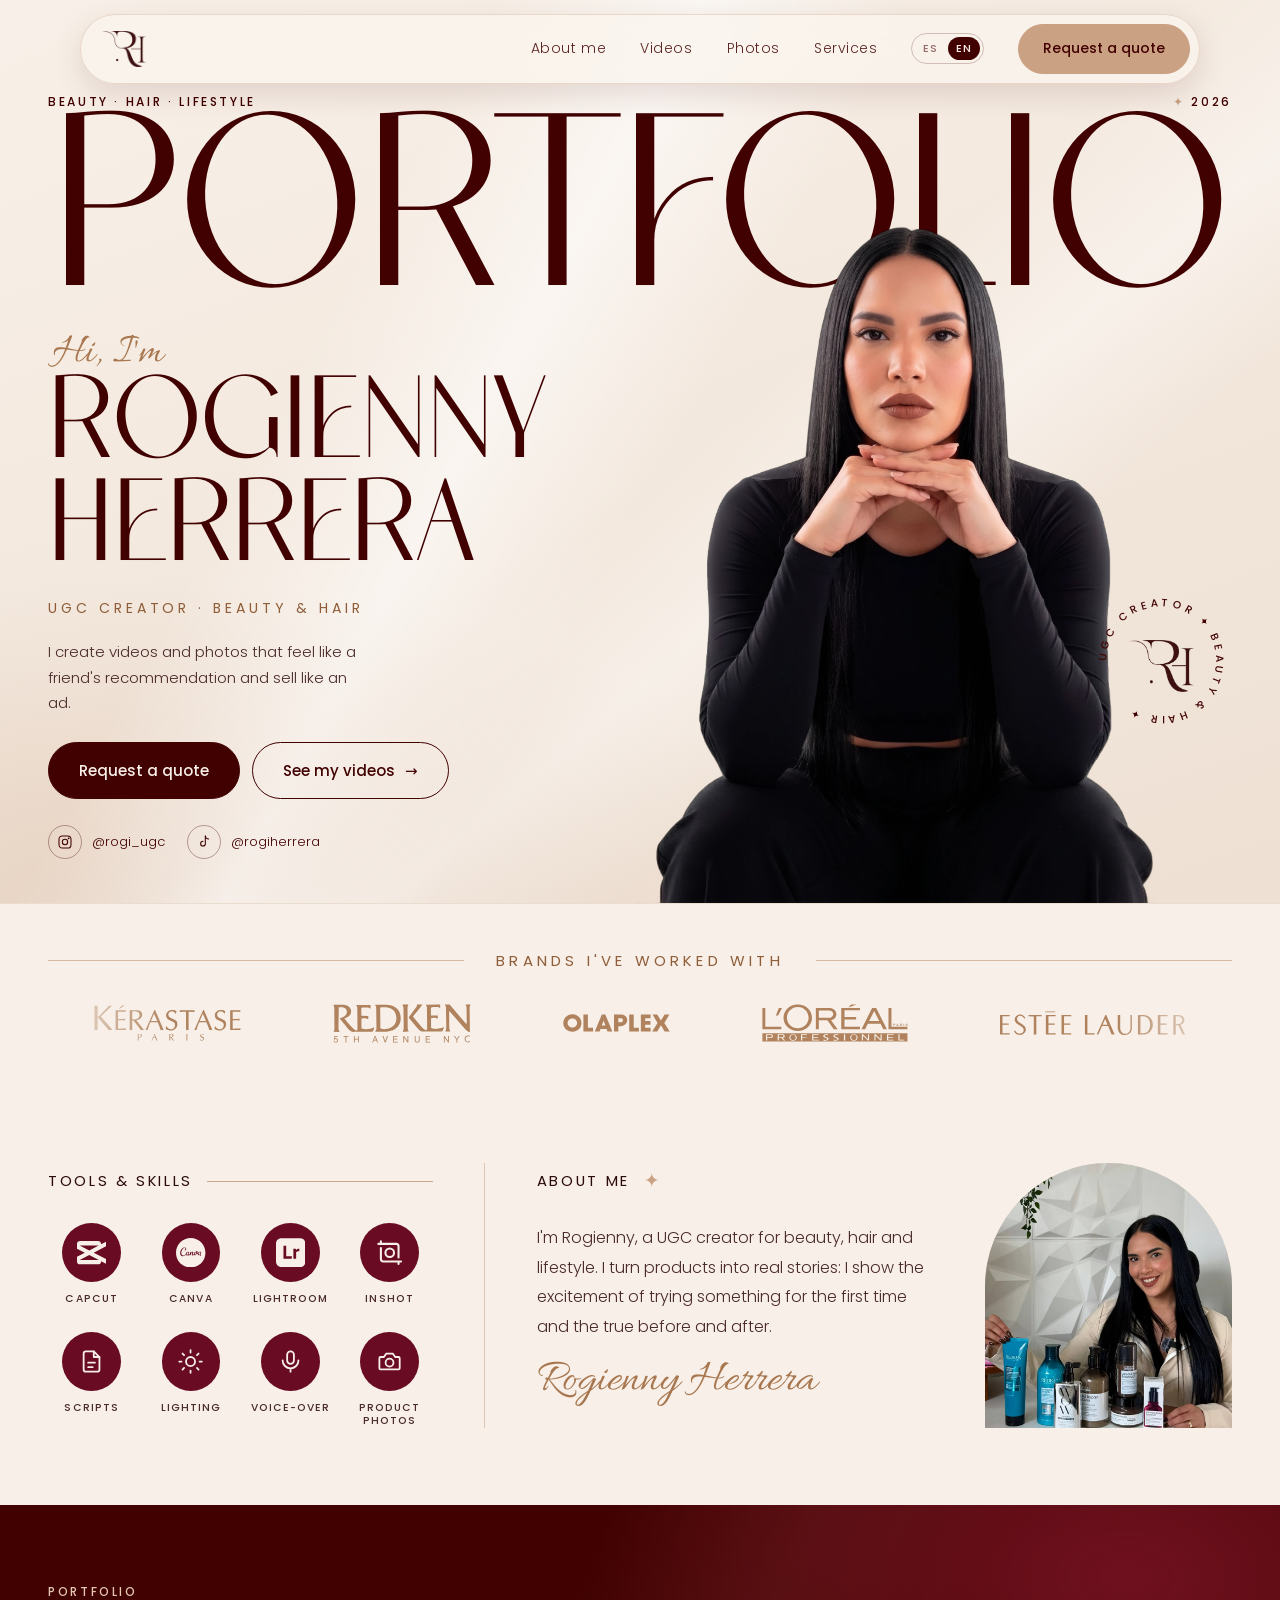
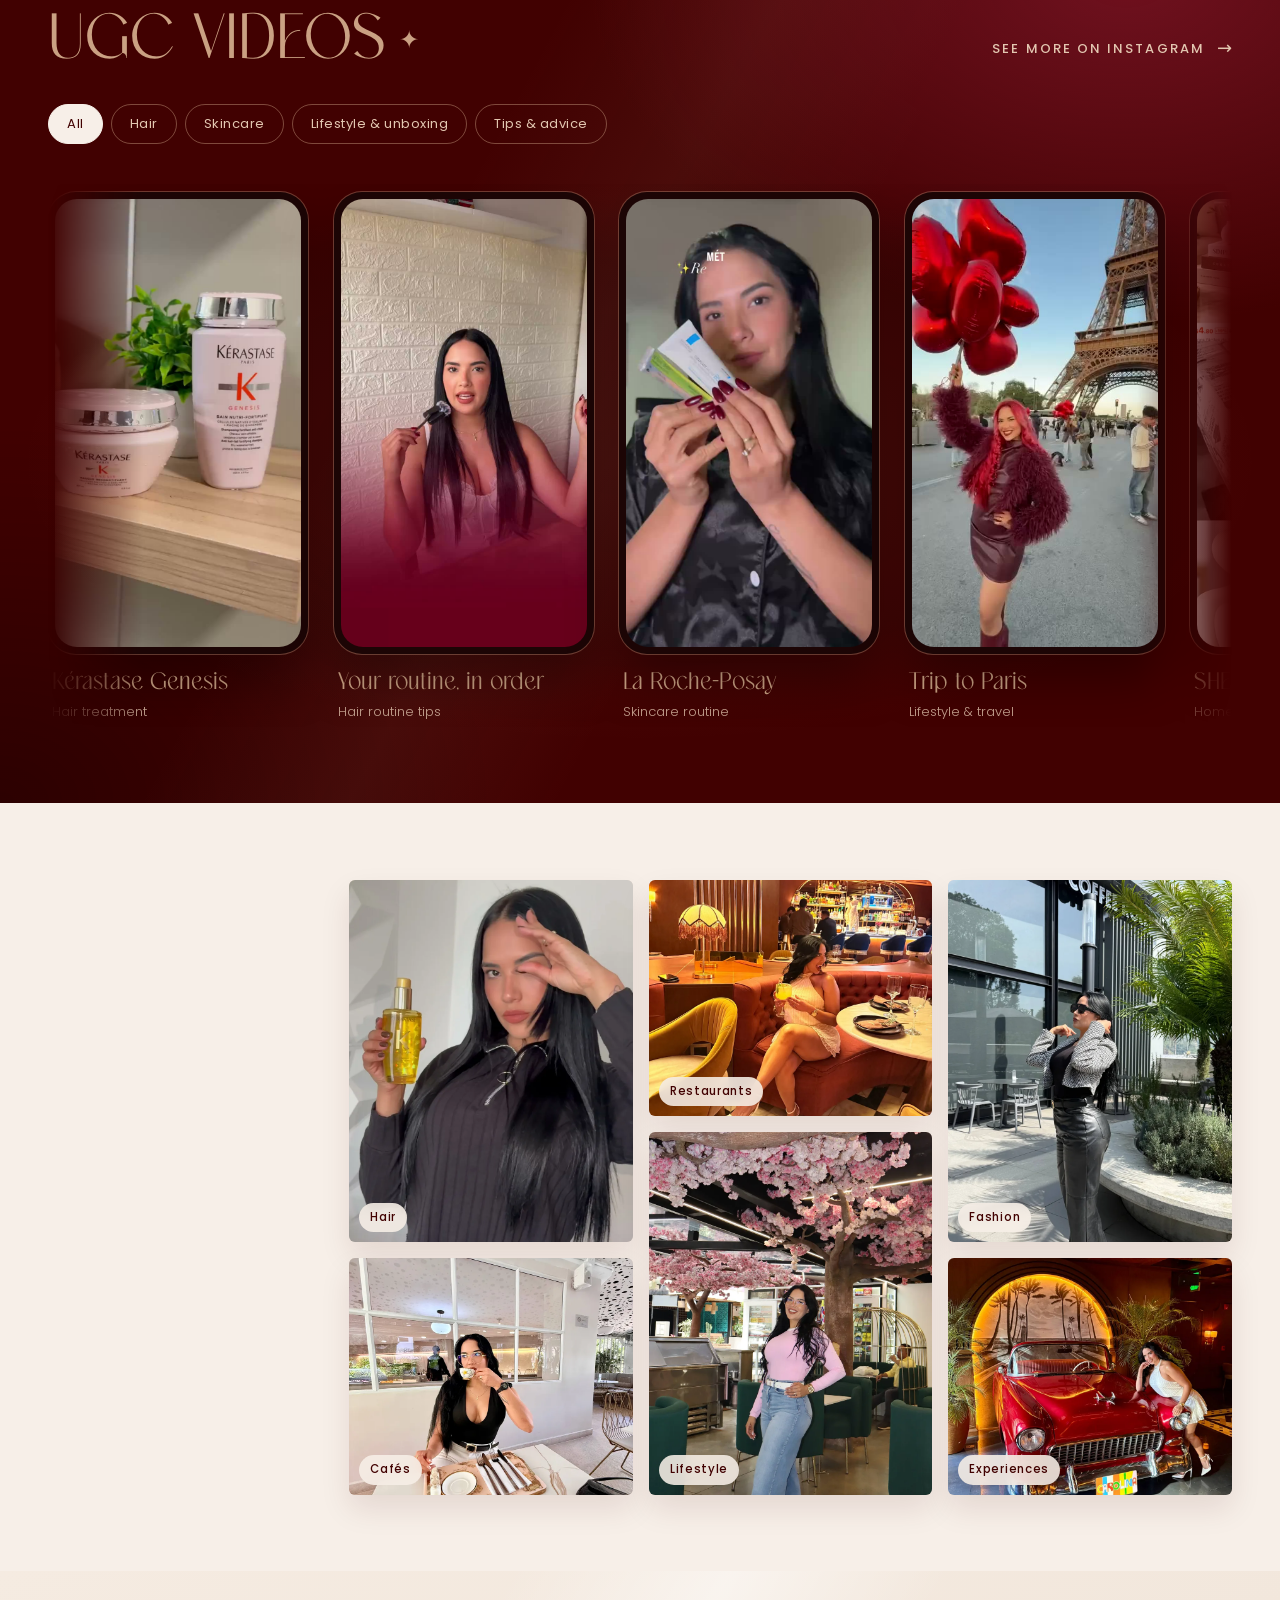
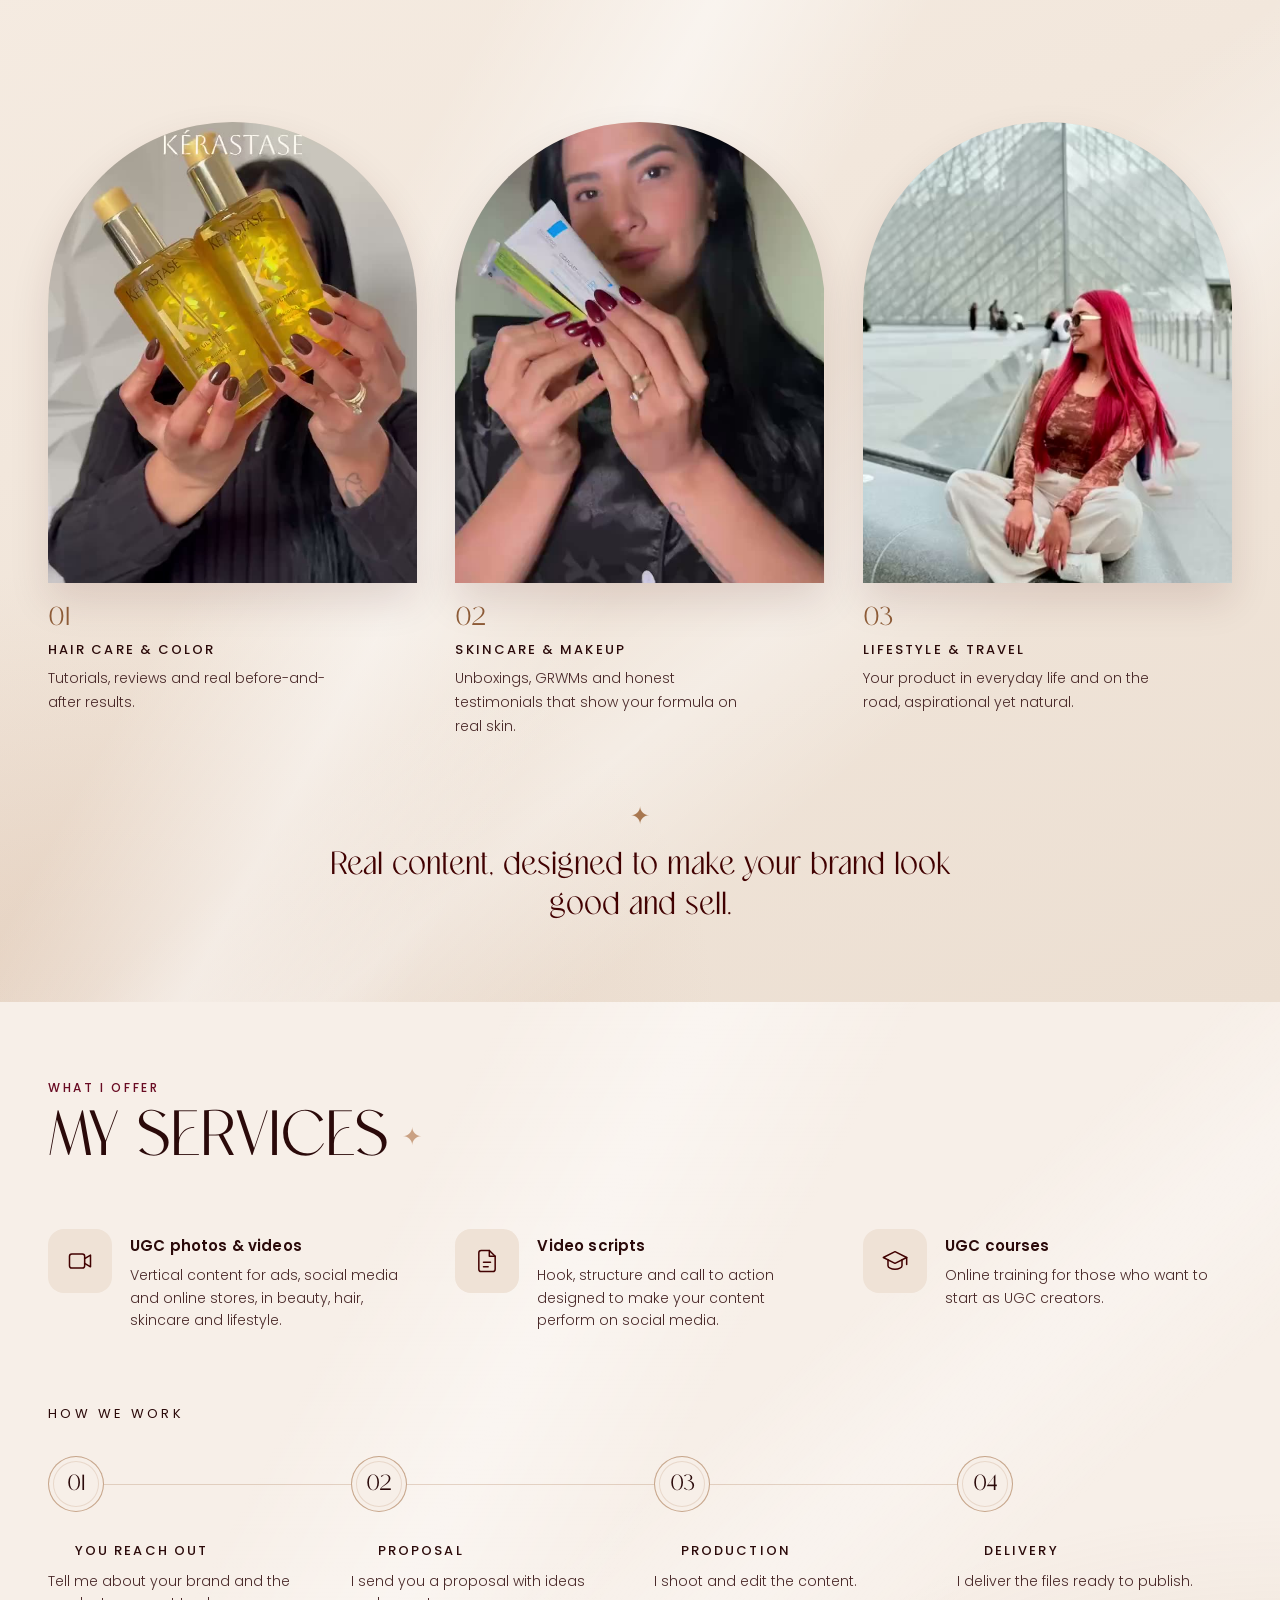
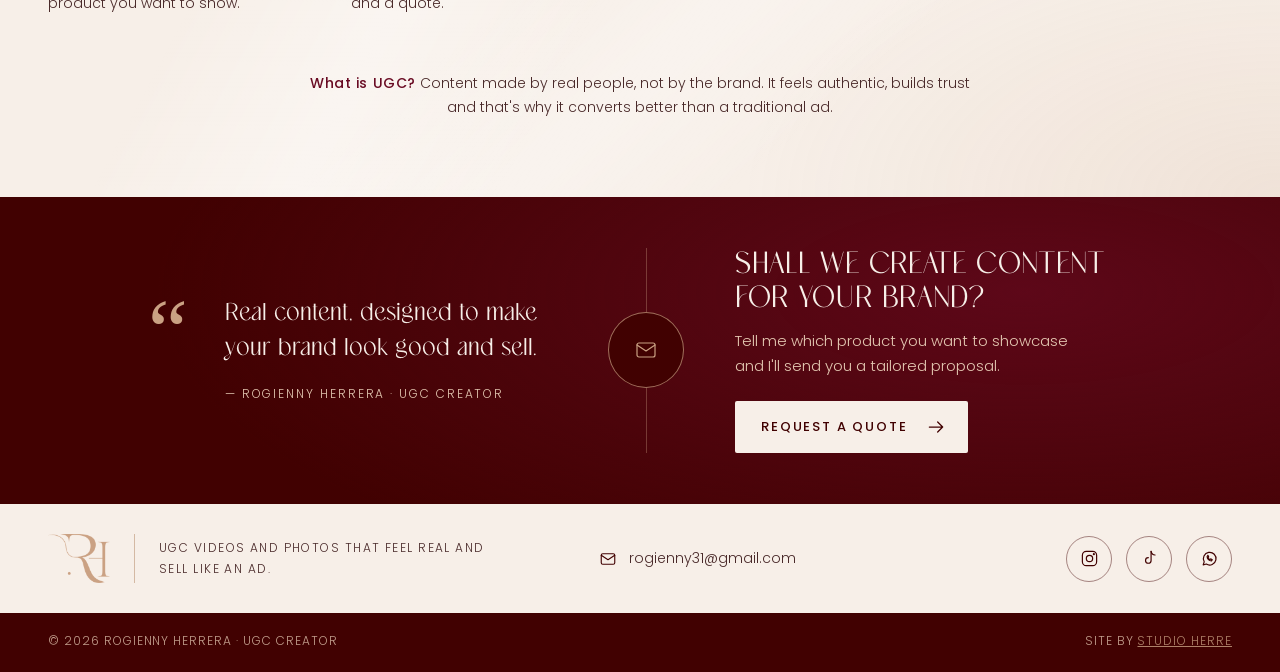
==== commit 1ff01c0c: "Videos: nuevo Medicube spray facial en Skincare Co-Authored-By: Claude Opus 5.5 <noreply@anthropic.c" ====
--- a/index.html
+++ b/index.html
@@ -233,6 +233,10 @@
           <div class="reel__phone"><video src="/media/videos/kerastase-elixir.mp4" poster="/media/videos/kerastase-elixir.jpg" muted loop playsinline preload="none"></video></div>
           <p class="reel__brand" translate="no">Kérastase Elixir Ultime</p><p class="reel__type">Brillo y acabado</p>
         </li>
+        <li class="reel reveal" data-cat="skincare" data-youtube="">
+          <div class="reel__phone"><video src="/media/videos/medicube-spray.mp4" poster="/media/videos/medicube-spray.jpg" muted loop playsinline preload="none"></video></div>
+          <p class="reel__brand" translate="no">Medicube</p><p class="reel__type">Spray facial calmante</p>
+        </li>
         <li class="reel reveal" data-cat="cabello tips" data-youtube="">
           <div class="reel__phone"><video src="/media/videos/preguntas-frecuentes.mp4" poster="/media/videos/preguntas-frecuentes.jpg" muted loop playsinline preload="none"></video></div>
           <p class="reel__brand" translate="no">Color WOW · L'Oréal</p><p class="reel__type">Preguntas frecuentes</p>
--- a/assets/styles.css
+++ b/assets/styles.css
@@ -325,7 +325,7 @@
   overflow: hidden;
   display: flex; align-items: flex-end; justify-content: center;
 }
-.about__photo img { position: absolute; inset: 0; width: 100%; height: 100%; object-fit: cover; object-position: 62% 30%; }
+.about__photo img { position: absolute; inset: 0; width: 100%; height: 100%; object-fit: cover; object-position: 62% 88%; }
 
 /* Videos */
 .videos {
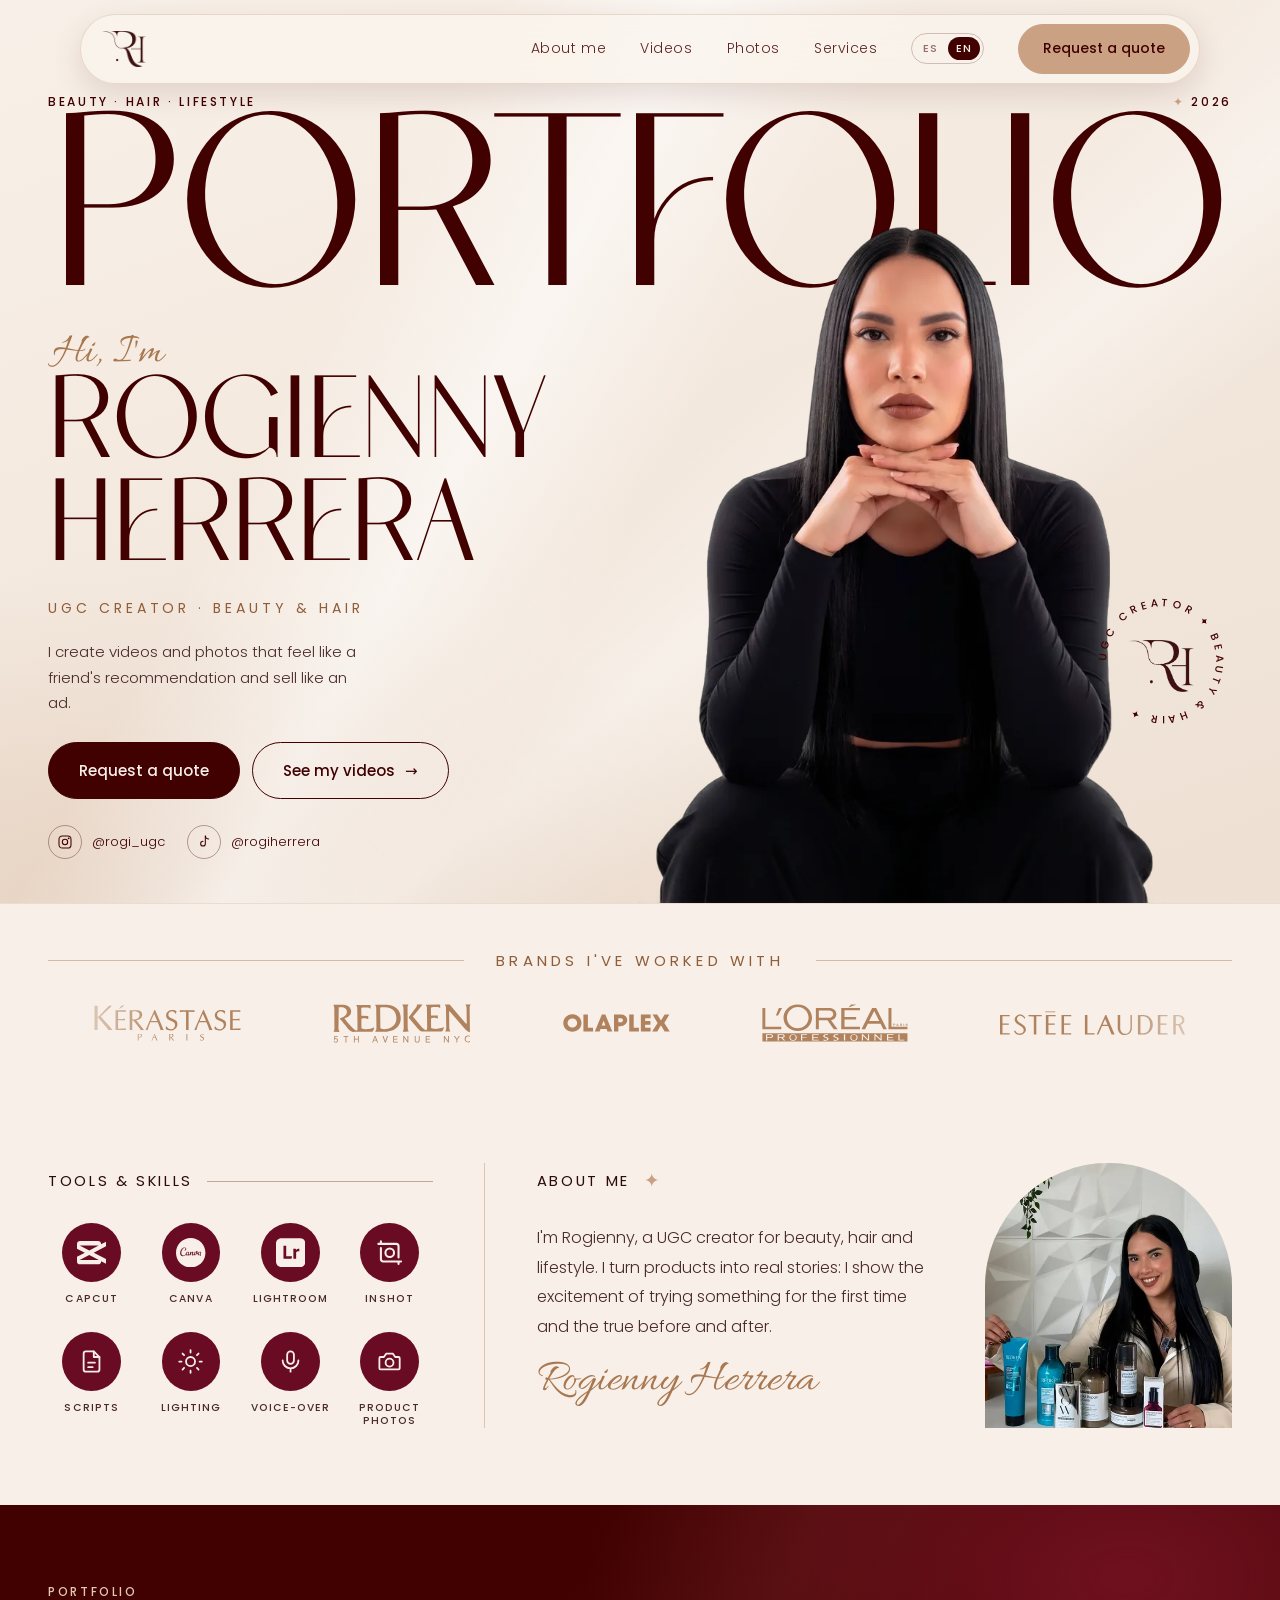
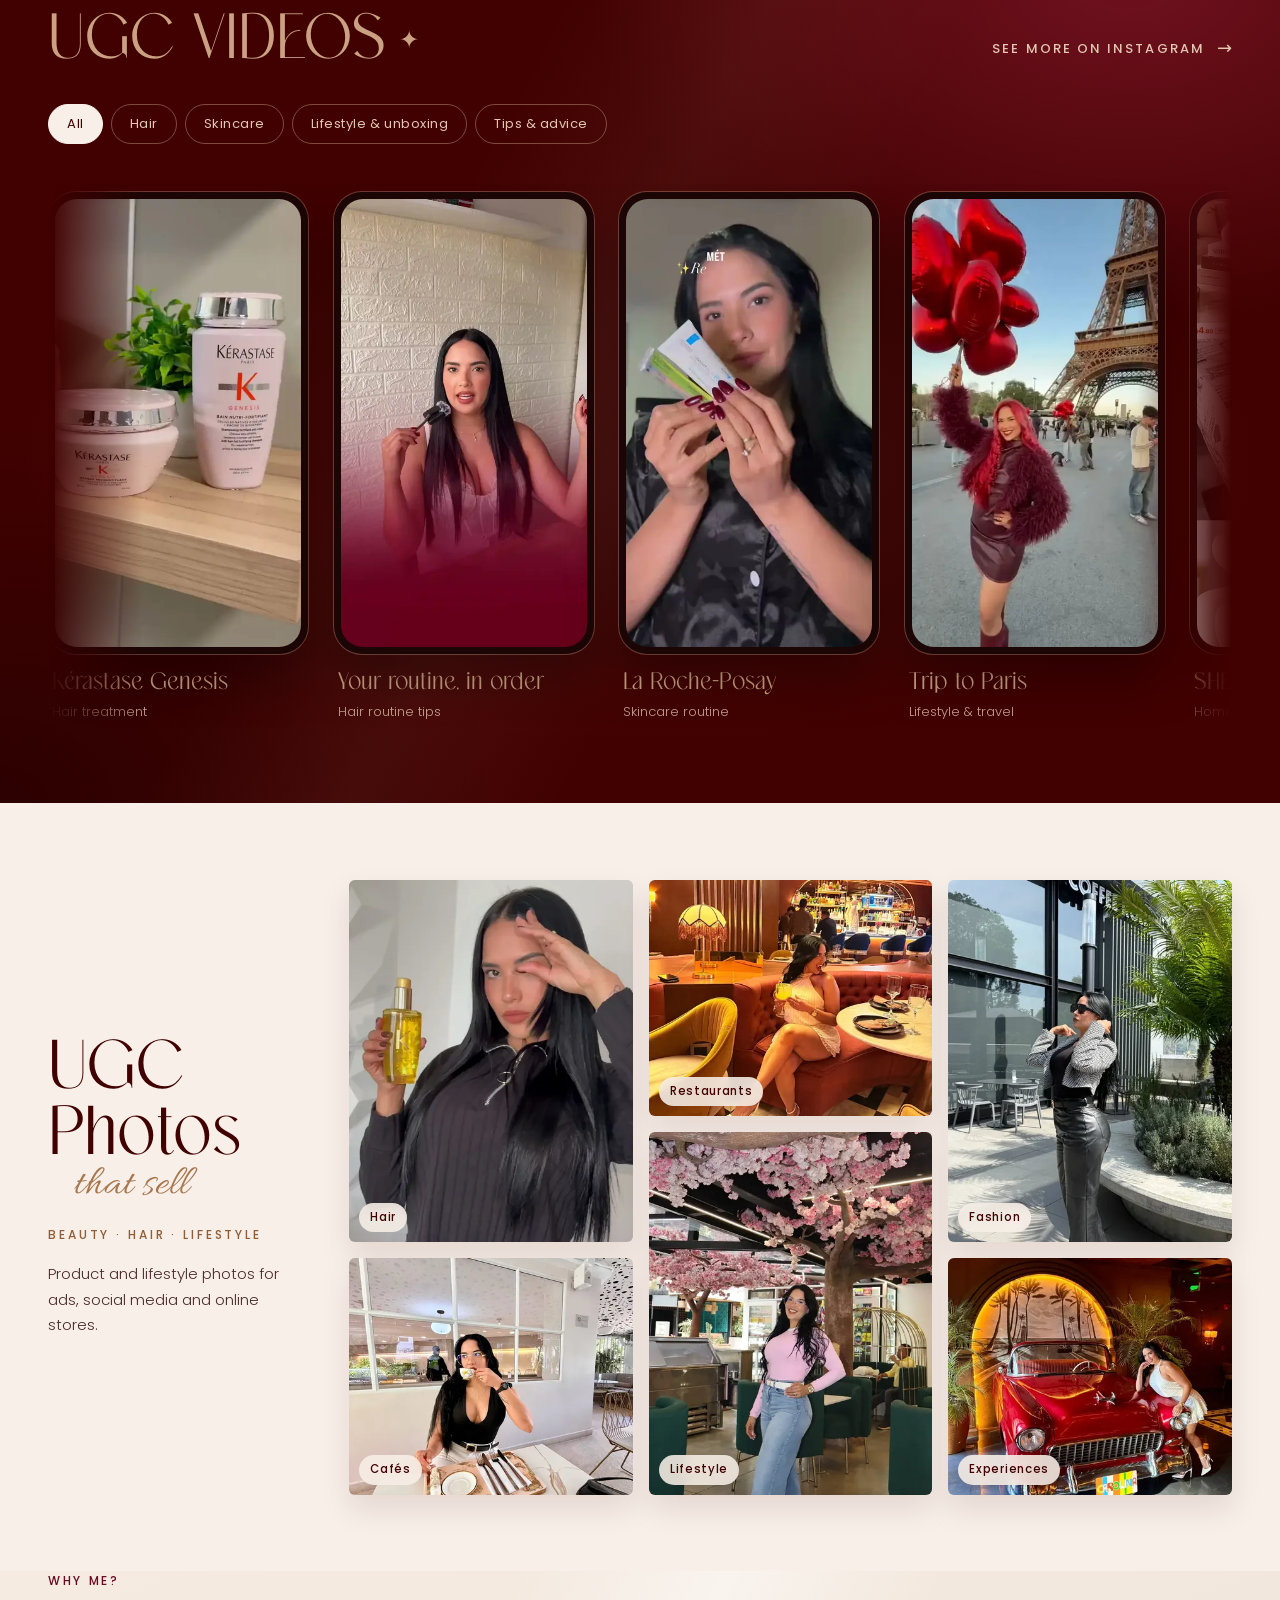
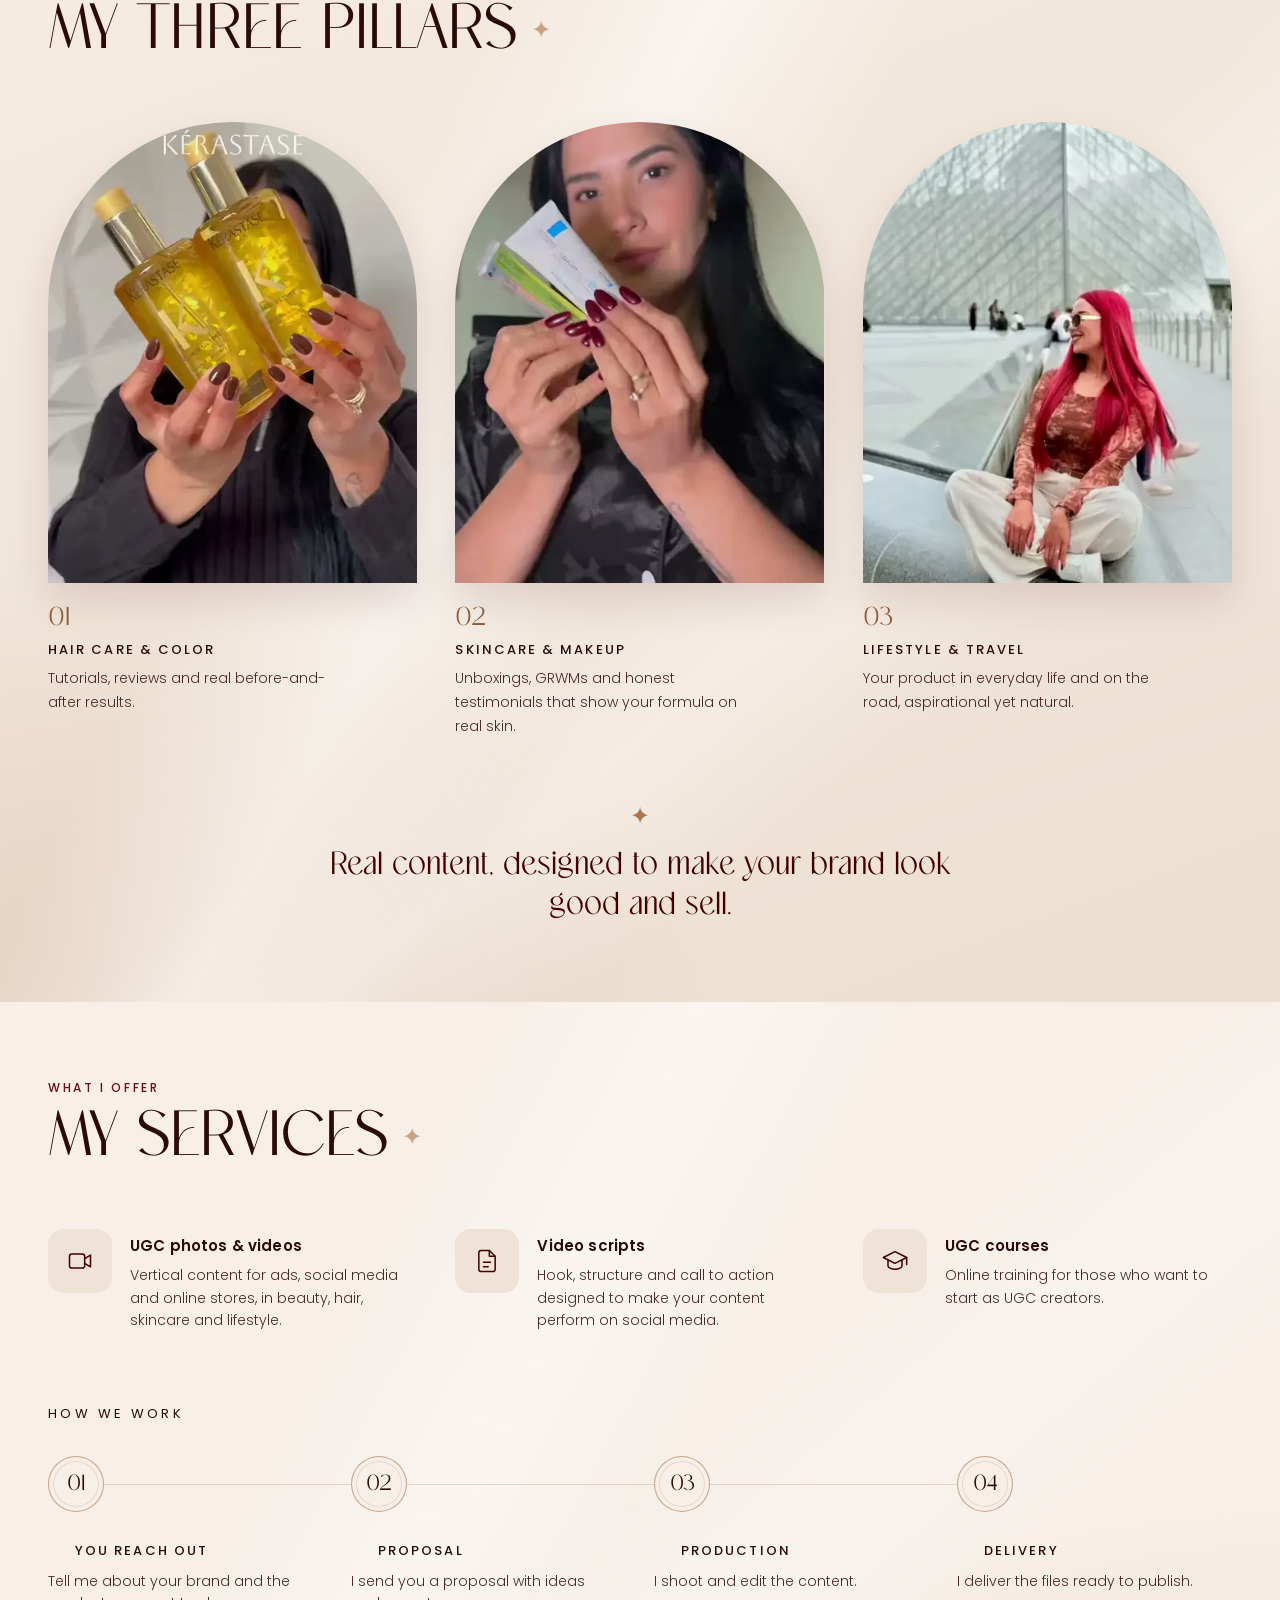
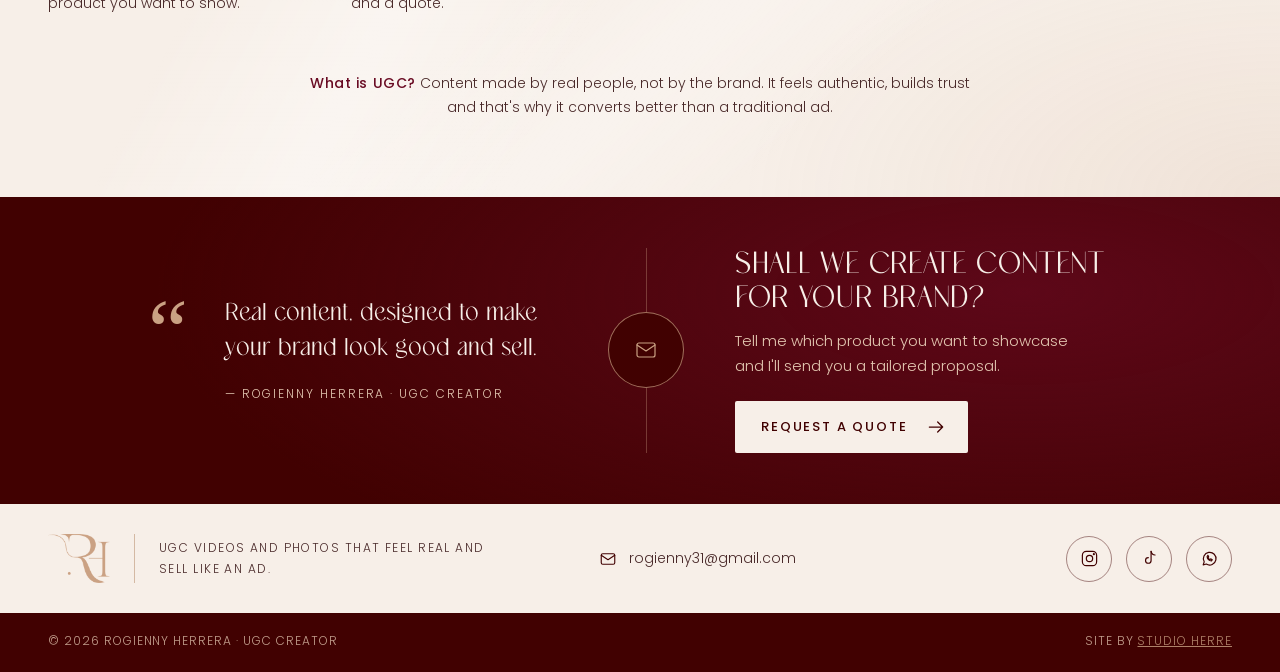
==== commit 3c5d171f: "Velocidad en celular: imagenes responsivas, portadas de video en diferido y fuentes sin bloquear Co-" ====
--- a/index.html
+++ b/index.html
@@ -18,7 +18,8 @@
   <link rel="preload" href="/assets/fonts/Dastin.otf" as="font" type="font/otf" crossorigin>
   <link rel="preconnect" href="https://fonts.googleapis.com">
   <link rel="preconnect" href="https://fonts.gstatic.com" crossorigin>
-  <link href="https://fonts.googleapis.com/css2?family=Allura&family=Poppins:wght@300;400;500;600&display=swap" rel="stylesheet">
+  <link rel="preload" as="style" href="https://fonts.googleapis.com/css2?family=Allura&family=Poppins:wght@300;400;500;600&display=swap" onload="this.onload=null;this.rel='stylesheet'">
+  <noscript><link rel="stylesheet" href="https://fonts.googleapis.com/css2?family=Allura&family=Poppins:wght@300;400;500;600&display=swap"></noscript>
   <link rel="stylesheet" href="/assets/styles.css">
 </head>
 <body>
@@ -79,7 +80,7 @@
       <p class="hero__word" aria-hidden="true"><span>Portafolio</span></p>
 
       <figure class="hero__photo">
-        <img src="/media/fotos/hero.webp?v=4" alt="Rogienny Herrera apoyando el mentón en sus manos" width="1792" height="2357" fetchpriority="high">
+        <img src="/media/fotos/hero-720.webp" srcset="/media/fotos/hero-480.webp 480w, /media/fotos/hero-720.webp 720w, /media/fotos/hero-1080.webp 1080w, /media/fotos/hero.webp?v=4 1792w" sizes="(max-width: 760px) min(80vw, 360px), 44vw" alt="Rogienny Herrera apoyando el mentón en sus manos" width="1792" height="2357" fetchpriority="high">
       </figure>
 
       <div class="hero__badge" aria-hidden="true">
@@ -152,7 +153,7 @@
         <p class="about__sign" aria-hidden="true">Rogienny Herrera</p>
       </div>
       <figure class="about__photo reveal">
-        <img src="/media/fotos/sobre-mi.webp" alt="Rogienny sonriendo junto a productos Redken, Color WOW y L'Oréal" width="900" height="1200" loading="lazy">
+        <img src="/media/fotos/sobre-mi-450.webp" srcset="/media/fotos/sobre-mi-450.webp 450w, /media/fotos/sobre-mi-600.webp 600w, /media/fotos/sobre-mi.webp 900w" sizes="(max-width: 760px) 300px, 32vw" alt="Rogienny sonriendo junto a productos Redken, Color WOW y L'Oréal" width="900" height="1200" loading="lazy">
       </figure>
     </div>
   </section>
@@ -178,95 +179,95 @@
       <ul class="reels">
         <!-- data-cat: cabello, skincare, hogar o tips (pestañas de arriba; puede llevar dos separadas por espacio). data-youtube: ID del video en YouTube (ej. en youtu.be/aqz-KE-bpKQ el ID es aqz-KE-bpKQ). Vacío = sin botón de play. -->
         <li class="reel reveal" data-cat="cabello" data-youtube="">
-          <div class="reel__phone"><video src="/media/videos/kerastase-genesis.mp4" poster="/media/videos/kerastase-genesis.jpg" muted loop playsinline preload="none"></video></div>
+          <div class="reel__phone"><video src="/media/videos/kerastase-genesis.mp4" data-poster="/media/videos/kerastase-genesis.webp" muted loop playsinline preload="none"></video></div>
           <p class="reel__brand" translate="no">Kérastase Genesis</p><p class="reel__type">Tratamiento capilar</p>
         </li>
         <li class="reel reveal" data-cat="cabello tips" data-youtube="">
-          <div class="reel__phone"><video src="/media/videos/orden-productos.mp4" poster="/media/videos/orden-productos.jpg" muted loop playsinline preload="none"></video></div>
+          <div class="reel__phone"><video src="/media/videos/orden-productos.mp4" data-poster="/media/videos/orden-productos.webp" muted loop playsinline preload="none"></video></div>
           <p class="reel__brand">Orden de tu rutina</p><p class="reel__type">Tips de rutina capilar</p>
         </li>
         <li class="reel reveal" data-cat="skincare" data-youtube="">
-          <div class="reel__phone"><video src="/media/videos/la-roche-posay.mp4" poster="/media/videos/la-roche-posay.jpg" muted loop playsinline preload="none"></video></div>
+          <div class="reel__phone"><video src="/media/videos/la-roche-posay.mp4" data-poster="/media/videos/la-roche-posay.webp" muted loop playsinline preload="none"></video></div>
           <p class="reel__brand" translate="no">La Roche-Posay</p><p class="reel__type">Rutina de skincare</p>
         </li>
         <li class="reel reveal" data-cat="hogar" data-youtube="">
-          <div class="reel__phone"><video src="/media/videos/viaje-paris.mp4" poster="/media/videos/viaje-paris.jpg" muted loop playsinline preload="none"></video></div>
+          <div class="reel__phone"><video src="/media/videos/viaje-paris.mp4" data-poster="/media/videos/viaje-paris.webp" muted loop playsinline preload="none"></video></div>
           <p class="reel__brand">Viaje a París</p><p class="reel__type">Lifestyle y viajes</p>
         </li>
         <li class="reel reveal" data-cat="hogar" data-youtube="">
-          <div class="reel__phone"><video src="/media/videos/shein-hogar.mp4" poster="/media/videos/shein-hogar.jpg" muted loop playsinline preload="none"></video></div>
+          <div class="reel__phone"><video src="/media/videos/shein-hogar.mp4" data-poster="/media/videos/shein-hogar.webp" muted loop playsinline preload="none"></video></div>
           <p class="reel__brand" translate="no">SHEIN Home</p><p class="reel__type">Unboxing de decoración</p>
         </li>
         <li class="reel reveal" data-cat="cabello" data-youtube="">
-          <div class="reel__phone"><video src="/media/videos/ogx.mp4" poster="/media/videos/ogx.jpg" muted loop playsinline preload="none"></video></div>
+          <div class="reel__phone"><video src="/media/videos/ogx.mp4" data-poster="/media/videos/ogx.webp" muted loop playsinline preload="none"></video></div>
           <p class="reel__brand" translate="no">OGX</p><p class="reel__type">Rutina capilar</p>
         </li>
         <li class="reel reveal" data-cat="cabello tips" data-youtube="">
-          <div class="reel__phone"><video src="/media/videos/productos-favoritos.mp4" poster="/media/videos/productos-favoritos.jpg" muted loop playsinline preload="none"></video></div>
+          <div class="reel__phone"><video src="/media/videos/productos-favoritos.mp4" data-poster="/media/videos/productos-favoritos.webp" muted loop playsinline preload="none"></video></div>
           <p class="reel__brand">Mis favoritos</p><p class="reel__type">Productos que utilizo</p>
         </li>
         <li class="reel reveal" data-cat="skincare" data-youtube="">
-          <div class="reel__phone"><video src="/media/videos/medicube.mp4" poster="/media/videos/medicube.jpg" muted loop playsinline preload="none"></video></div>
+          <div class="reel__phone"><video src="/media/videos/medicube.mp4" data-poster="/media/videos/medicube.webp" muted loop playsinline preload="none"></video></div>
           <p class="reel__brand" translate="no">Medicube</p><p class="reel__type">Sérum facial</p>
         </li>
         <li class="reel reveal" data-cat="cabello" data-youtube="">
-          <div class="reel__phone"><video src="/media/videos/color.mp4" poster="/media/videos/color.jpg" muted loop playsinline preload="none"></video></div>
+          <div class="reel__phone"><video src="/media/videos/color.mp4" data-poster="/media/videos/color.webp" muted loop playsinline preload="none"></video></div>
           <p class="reel__brand">Coloración</p><p class="reel__type">Resultado real</p>
         </li>
         <li class="reel reveal" data-cat="hogar" data-youtube="">
-          <div class="reel__phone"><video src="/media/videos/shein-black-friday.mp4" poster="/media/videos/shein-black-friday.jpg" muted loop playsinline preload="none"></video></div>
+          <div class="reel__phone"><video src="/media/videos/shein-black-friday.mp4" data-poster="/media/videos/shein-black-friday.webp" muted loop playsinline preload="none"></video></div>
           <p class="reel__brand" translate="no">SHEIN Black Friday</p><p class="reel__type">Unboxing de hogar</p>
         </li>
         <li class="reel reveal" data-cat="tips" data-youtube="">
-          <div class="reel__phone"><video src="/media/videos/asesoria-compras.mp4" poster="/media/videos/asesoria-compras.jpg" muted loop playsinline preload="none"></video></div>
+          <div class="reel__phone"><video src="/media/videos/asesoria-compras.mp4" data-poster="/media/videos/asesoria-compras.webp" muted loop playsinline preload="none"></video></div>
           <p class="reel__brand">Asesoría de compras</p><p class="reel__type">Ofertas y recomendaciones</p>
         </li>
         <li class="reel reveal" data-cat="cabello" data-youtube="">
-          <div class="reel__phone"><video src="/media/videos/kerastase.mp4" poster="/media/videos/kerastase.jpg" muted loop playsinline preload="none"></video></div>
+          <div class="reel__phone"><video src="/media/videos/kerastase.mp4" data-poster="/media/videos/kerastase.webp" muted loop playsinline preload="none"></video></div>
           <p class="reel__brand" translate="no">Kérastase</p><p class="reel__type">Rutina capilar</p>
         </li>
         <li class="reel reveal" data-cat="skincare" data-youtube="">
-          <div class="reel__phone"><video src="/media/videos/estee-lauder.mp4" poster="/media/videos/estee-lauder.jpg" muted loop playsinline preload="none"></video></div>
+          <div class="reel__phone"><video src="/media/videos/estee-lauder.mp4" data-poster="/media/videos/estee-lauder.webp" muted loop playsinline preload="none"></video></div>
           <p class="reel__brand" translate="no">Estée Lauder</p><p class="reel__type">Skincare y maquillaje</p>
         </li>
         <li class="reel reveal" data-cat="cabello" data-youtube="">
-          <div class="reel__phone"><video src="/media/videos/kerastase-elixir.mp4" poster="/media/videos/kerastase-elixir.jpg" muted loop playsinline preload="none"></video></div>
+          <div class="reel__phone"><video src="/media/videos/kerastase-elixir.mp4" data-poster="/media/videos/kerastase-elixir.webp" muted loop playsinline preload="none"></video></div>
           <p class="reel__brand" translate="no">Kérastase Elixir Ultime</p><p class="reel__type">Brillo y acabado</p>
         </li>
         <li class="reel reveal" data-cat="skincare" data-youtube="">
-          <div class="reel__phone"><video src="/media/videos/medicube-spray.mp4" poster="/media/videos/medicube-spray.jpg" muted loop playsinline preload="none"></video></div>
+          <div class="reel__phone"><video src="/media/videos/medicube-spray.mp4" data-poster="/media/videos/medicube-spray.webp" muted loop playsinline preload="none"></video></div>
           <p class="reel__brand" translate="no">Medicube</p><p class="reel__type">Spray facial calmante</p>
         </li>
         <li class="reel reveal" data-cat="cabello tips" data-youtube="">
-          <div class="reel__phone"><video src="/media/videos/preguntas-frecuentes.mp4" poster="/media/videos/preguntas-frecuentes.jpg" muted loop playsinline preload="none"></video></div>
+          <div class="reel__phone"><video src="/media/videos/preguntas-frecuentes.mp4" data-poster="/media/videos/preguntas-frecuentes.webp" muted loop playsinline preload="none"></video></div>
           <p class="reel__brand" translate="no">Color WOW · L'Oréal</p><p class="reel__type">Preguntas frecuentes</p>
         </li>
         <li class="reel reveal" data-cat="hogar" data-youtube="">
-          <div class="reel__phone"><video src="/media/videos/unboxing.mp4" poster="/media/videos/unboxing.jpg" muted loop playsinline preload="none"></video></div>
+          <div class="reel__phone"><video src="/media/videos/unboxing.mp4" data-poster="/media/videos/unboxing.webp" muted loop playsinline preload="none"></video></div>
           <p class="reel__brand">Unboxing</p><p class="reel__type">Primera impresión</p>
         </li>
         <li class="reel reveal" data-cat="cabello" data-youtube="">
-          <div class="reel__phone"><video src="/media/videos/olivita.mp4" poster="/media/videos/olivita.jpg" muted loop playsinline preload="none"></video></div>
+          <div class="reel__phone"><video src="/media/videos/olivita.mp4" data-poster="/media/videos/olivita.webp" muted loop playsinline preload="none"></video></div>
           <p class="reel__brand" translate="no">Olivita</p><p class="reel__type">Crecimiento capilar</p>
         </li>
         <li class="reel reveal" data-cat="cabello" data-youtube="">
-          <div class="reel__phone"><video src="/media/videos/peinado.mp4" poster="/media/videos/peinado.jpg" muted loop playsinline preload="none"></video></div>
+          <div class="reel__phone"><video src="/media/videos/peinado.mp4" data-poster="/media/videos/peinado.webp" muted loop playsinline preload="none"></video></div>
           <p class="reel__brand">Rutina de peinado</p><p class="reel__type">Tutorial</p>
         </li>
         <li class="reel reveal" data-cat="cabello tips" data-youtube="">
-          <div class="reel__phone"><video src="/media/videos/linea-loreal.mp4" poster="/media/videos/linea-loreal.jpg" muted loop playsinline preload="none"></video></div>
+          <div class="reel__phone"><video src="/media/videos/linea-loreal.mp4" data-poster="/media/videos/linea-loreal.webp" muted loop playsinline preload="none"></video></div>
           <p class="reel__brand" translate="no">L'Oréal Professionnel</p><p class="reel__type">Línea de productos</p>
         </li>
         <li class="reel reveal" data-cat="cabello" data-youtube="">
-          <div class="reel__phone"><video src="/media/videos/olaplex.mp4" poster="/media/videos/olaplex.jpg" muted loop playsinline preload="none"></video></div>
+          <div class="reel__phone"><video src="/media/videos/olaplex.mp4" data-poster="/media/videos/olaplex.webp" muted loop playsinline preload="none"></video></div>
           <p class="reel__brand" translate="no">Olaplex · L'Oréal Pro</p><p class="reel__type">Recomendación</p>
         </li>
         <li class="reel reveal" data-cat="cabello" data-youtube="">
-          <div class="reel__phone"><video src="/media/videos/redken.mp4" poster="/media/videos/redken.jpg" muted loop playsinline preload="none"></video></div>
+          <div class="reel__phone"><video src="/media/videos/redken.mp4" data-poster="/media/videos/redken.webp" muted loop playsinline preload="none"></video></div>
           <p class="reel__brand" translate="no">Redken</p><p class="reel__type">Demostración de producto</p>
         </li>
         <li class="reel reveal" data-cat="cabello" data-youtube="">
-          <div class="reel__phone"><video src="/media/videos/tienda.mp4" poster="/media/videos/tienda.jpg" muted loop playsinline preload="none"></video></div>
+          <div class="reel__phone"><video src="/media/videos/tienda.mp4" data-poster="/media/videos/tienda.webp" muted loop playsinline preload="none"></video></div>
           <p class="reel__brand">Reseña en tienda</p><p class="reel__type">Cuidado capilar</p>
         </li>
       </ul>
@@ -284,27 +285,27 @@
       </div>
       <ul class="photo-grid reveal">
         <li class="photo-grid__a">
-          <img src="/media/fotos/ugc-cabello.webp?v=4" alt="Rogienny mostrando el aceite Kérastase Elixir Ultime" width="900" height="1200" loading="lazy" style="object-position: 50% 35%">
+          <img src="/media/fotos/ugc-cabello-450.webp" srcset="/media/fotos/ugc-cabello-450.webp 450w, /media/fotos/ugc-cabello.webp?v=4 900w" sizes="(max-width: 760px) 50vw, 30vw" alt="Rogienny mostrando el aceite Kérastase Elixir Ultime" width="900" height="1200" loading="lazy" style="object-position: 50% 35%">
           <span class="photos__cat">Cabello</span>
         </li>
         <li class="photo-grid__b">
-          <img src="/media/fotos/ugc-restaurantes.webp?v=3" alt="Rogienny brindando en un bar" width="900" height="1200" loading="lazy" style="object-position: 35% 62%">
+          <img src="/media/fotos/ugc-restaurantes-450.webp" srcset="/media/fotos/ugc-restaurantes-450.webp 450w, /media/fotos/ugc-restaurantes.webp?v=3 900w" sizes="(max-width: 760px) 50vw, 30vw" alt="Rogienny brindando en un bar" width="900" height="1200" loading="lazy" style="object-position: 35% 62%">
           <span class="photos__cat">Restaurantes</span>
         </li>
         <li class="photo-grid__c">
-          <img src="/media/fotos/ugc-moda.webp?v=3" alt="Rogienny posando con lentes de sol y pantalón de cuero" width="900" height="1200" loading="lazy" style="object-position: 45% 50%">
+          <img src="/media/fotos/ugc-moda-450.webp" srcset="/media/fotos/ugc-moda-450.webp 450w, /media/fotos/ugc-moda.webp?v=3 900w" sizes="(max-width: 760px) 50vw, 30vw" alt="Rogienny posando con lentes de sol y pantalón de cuero" width="900" height="1200" loading="lazy" style="object-position: 45% 50%">
           <span class="photos__cat">Moda</span>
         </li>
         <li class="photo-grid__d">
-          <img src="/media/fotos/ugc-lifestyle.webp?v=3" alt="Rogienny tomando café en un restaurante" width="900" height="1200" loading="lazy" style="object-position: 45% 42%">
+          <img src="/media/fotos/ugc-lifestyle-450.webp" srcset="/media/fotos/ugc-lifestyle-450.webp 450w, /media/fotos/ugc-lifestyle.webp?v=3 900w" sizes="(max-width: 760px) 50vw, 30vw" alt="Rogienny tomando café en un restaurante" width="900" height="1200" loading="lazy" style="object-position: 45% 42%">
           <span class="photos__cat">Cafeterías</span>
         </li>
         <li class="photo-grid__e">
-          <img src="/media/fotos/ugc-cerezos.webp?v=3" alt="Rogienny sonriendo bajo los cerezos de un café" width="900" height="1200" loading="lazy" style="object-position: 55% 55%">
+          <img src="/media/fotos/ugc-cerezos-450.webp" srcset="/media/fotos/ugc-cerezos-450.webp 450w, /media/fotos/ugc-cerezos.webp?v=3 900w" sizes="(max-width: 760px) 50vw, 30vw" alt="Rogienny sonriendo bajo los cerezos de un café" width="900" height="1200" loading="lazy" style="object-position: 55% 55%">
           <span class="photos__cat">Lifestyle</span>
         </li>
         <li class="photo-grid__f">
-          <img src="/media/fotos/ugc-experiencias.webp?v=3" alt="Rogienny junto a un auto clásico rojo en un restaurante" width="900" height="1200" loading="lazy" style="object-position: 72% 55%">
+          <img src="/media/fotos/ugc-experiencias-450.webp" srcset="/media/fotos/ugc-experiencias-450.webp 450w, /media/fotos/ugc-experiencias.webp?v=3 900w" sizes="(max-width: 760px) 50vw, 30vw" alt="Rogienny junto a un auto clásico rojo en un restaurante" width="900" height="1200" loading="lazy" style="object-position: 72% 55%">
           <span class="photos__cat">Experiencias</span>
         </li>
       </ul>
@@ -324,7 +325,7 @@
         <li class="pillar">
           <a class="pillar__link" href="#videos" data-cat="cabello">
             <figure class="pillar__photo">
-              <video src="/media/videos/kerastase-elixir.mp4" poster="/media/videos/kerastase-elixir.jpg" muted loop playsinline preload="none" aria-hidden="true"></video>
+              <video src="/media/videos/kerastase-elixir.mp4" data-poster="/media/videos/kerastase-elixir.webp" muted loop playsinline preload="none" aria-hidden="true"></video>
               <span class="pillar__cta">Ver videos <span aria-hidden="true">→</span></span>
             </figure>
             <span class="pillar__num">01</span>
@@ -335,7 +336,7 @@
         <li class="pillar">
           <a class="pillar__link" href="#videos" data-cat="skincare">
             <figure class="pillar__photo">
-              <video src="/media/videos/la-roche-posay.mp4" poster="/media/videos/la-roche-posay.jpg" muted loop playsinline preload="none" aria-hidden="true"></video>
+              <video src="/media/videos/la-roche-posay.mp4" data-poster="/media/videos/la-roche-posay.webp" muted loop playsinline preload="none" aria-hidden="true"></video>
               <span class="pillar__cta">Ver videos <span aria-hidden="true">→</span></span>
             </figure>
             <span class="pillar__num">02</span>
@@ -346,7 +347,7 @@
         <li class="pillar">
           <a class="pillar__link" href="#fotos">
             <figure class="pillar__photo">
-              <video src="/media/videos/viaje-paris-louvre.mp4" poster="/media/videos/viaje-paris-louvre.jpg" muted loop playsinline preload="none" aria-hidden="true"></video>
+              <video src="/media/videos/viaje-paris-louvre.mp4" data-poster="/media/videos/viaje-paris-louvre.webp" muted loop playsinline preload="none" aria-hidden="true"></video>
               <span class="pillar__cta">Ver fotos <span aria-hidden="true">→</span></span>
             </figure>
             <span class="pillar__num">03</span>
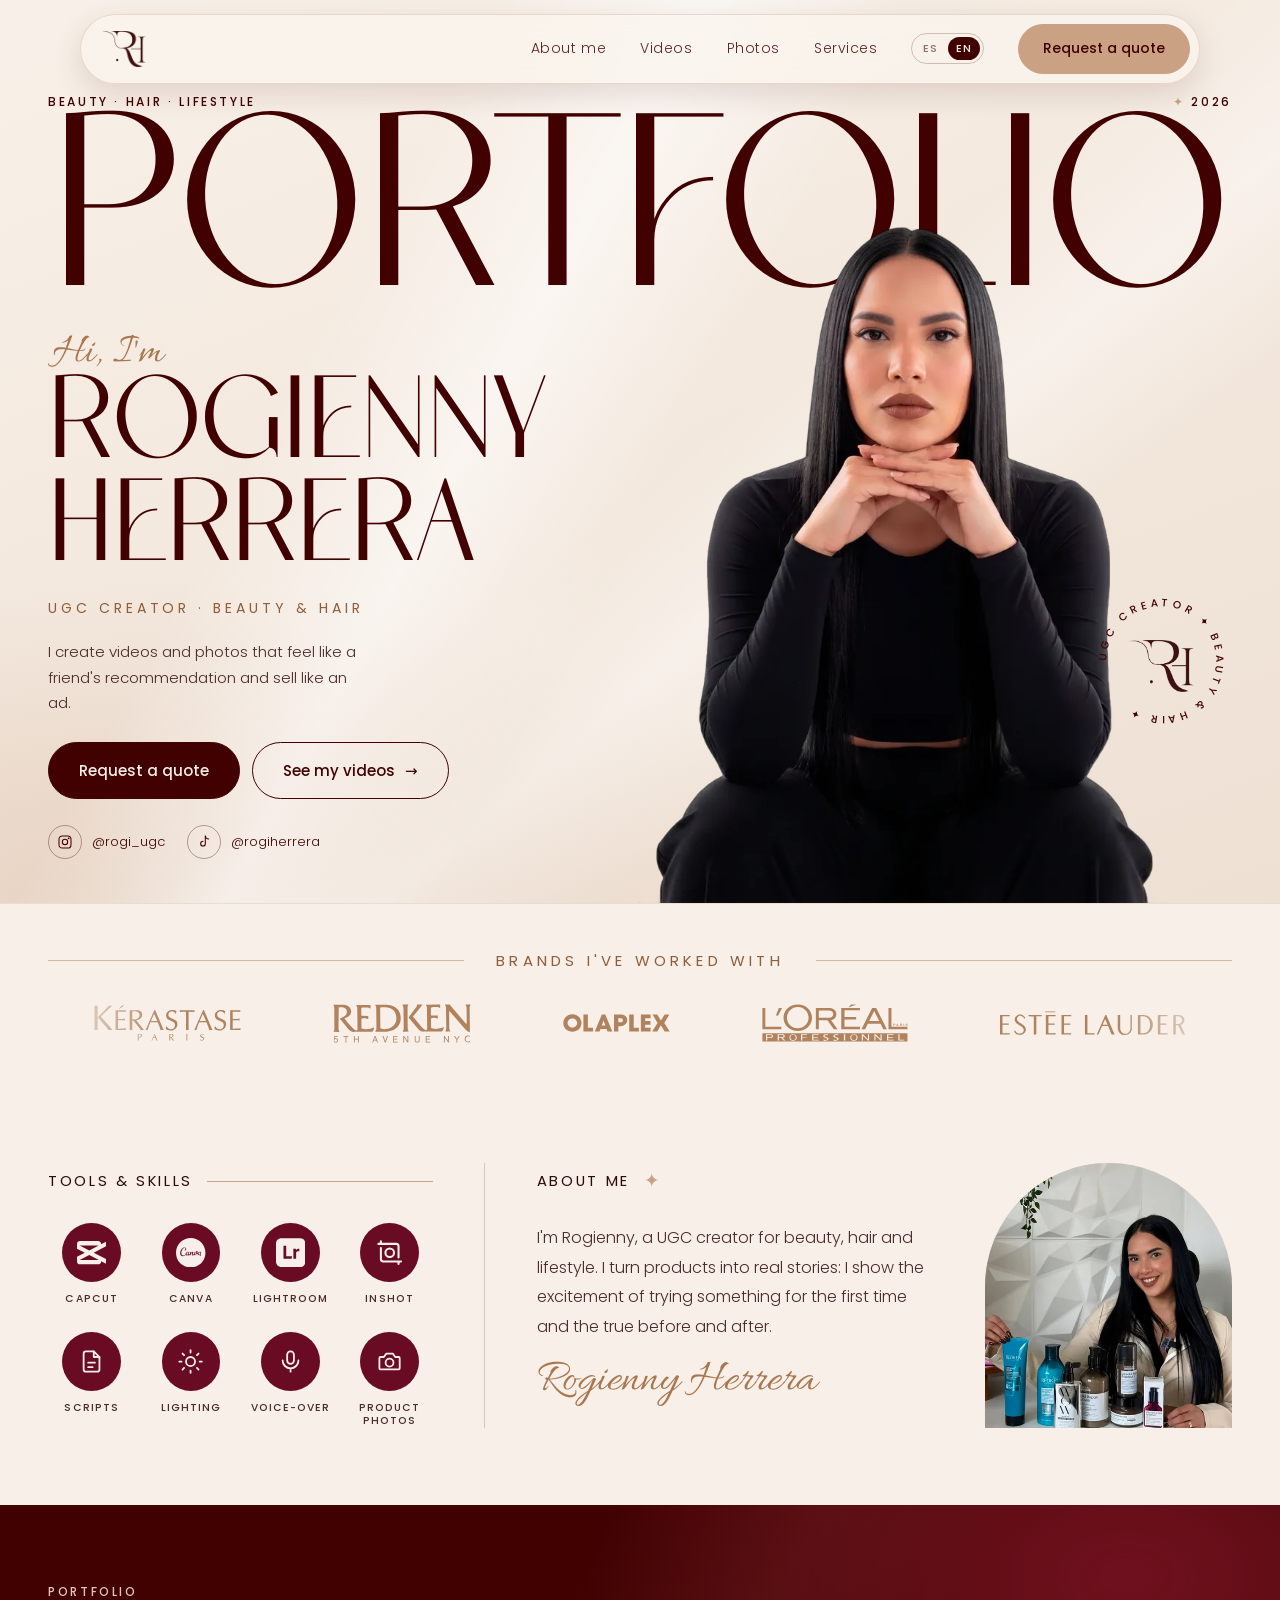
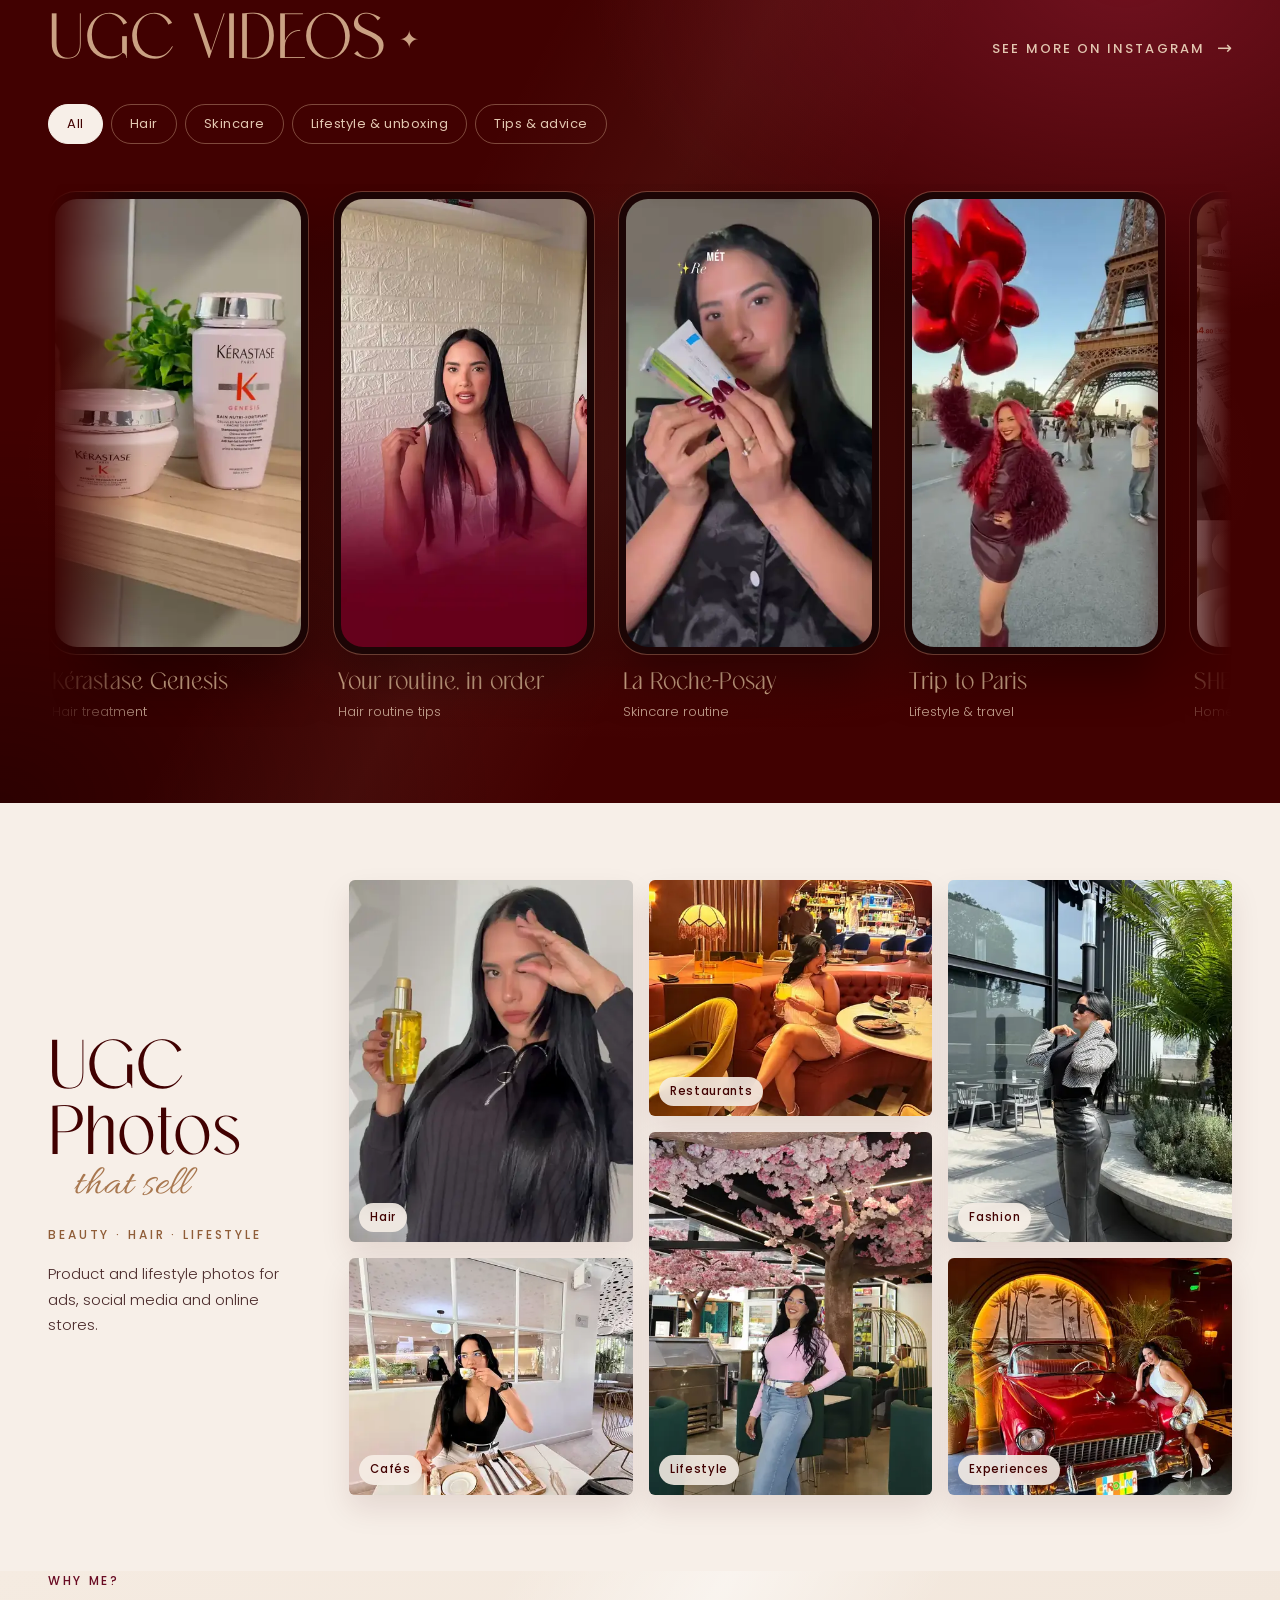
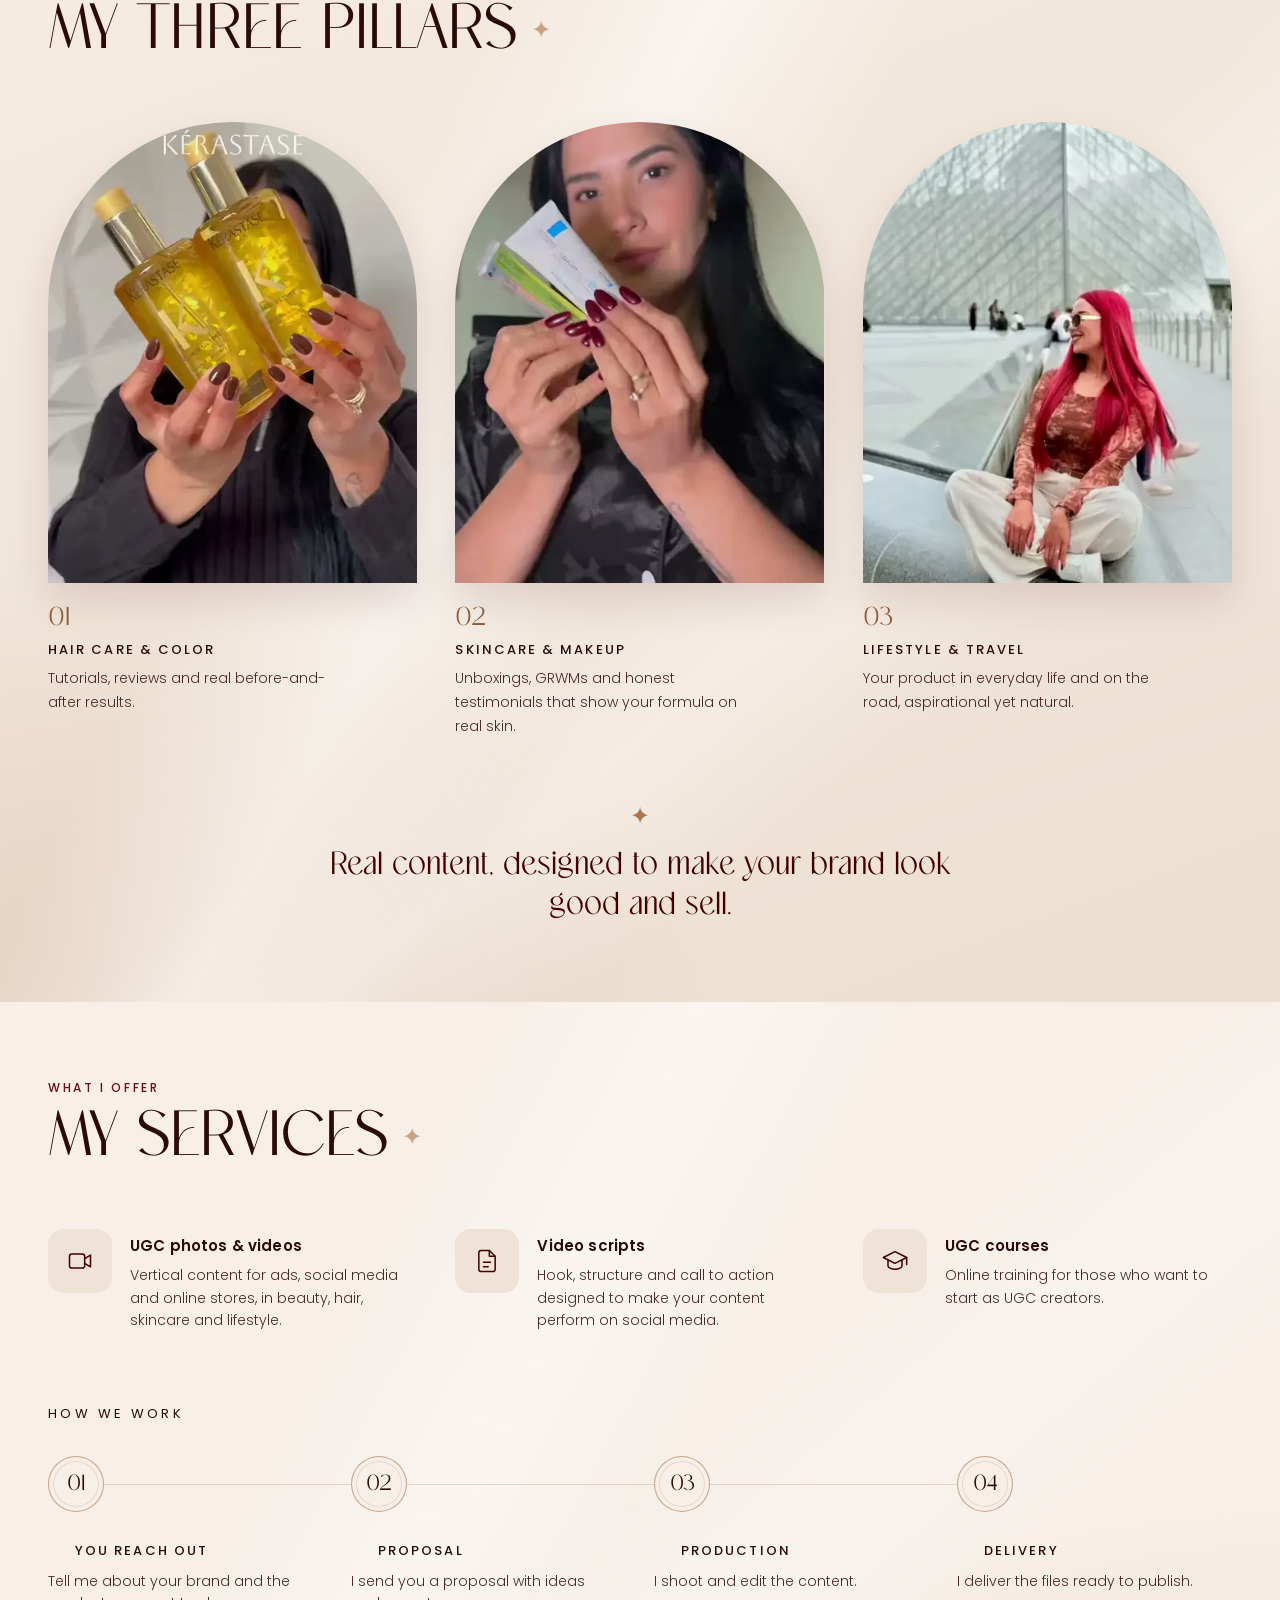
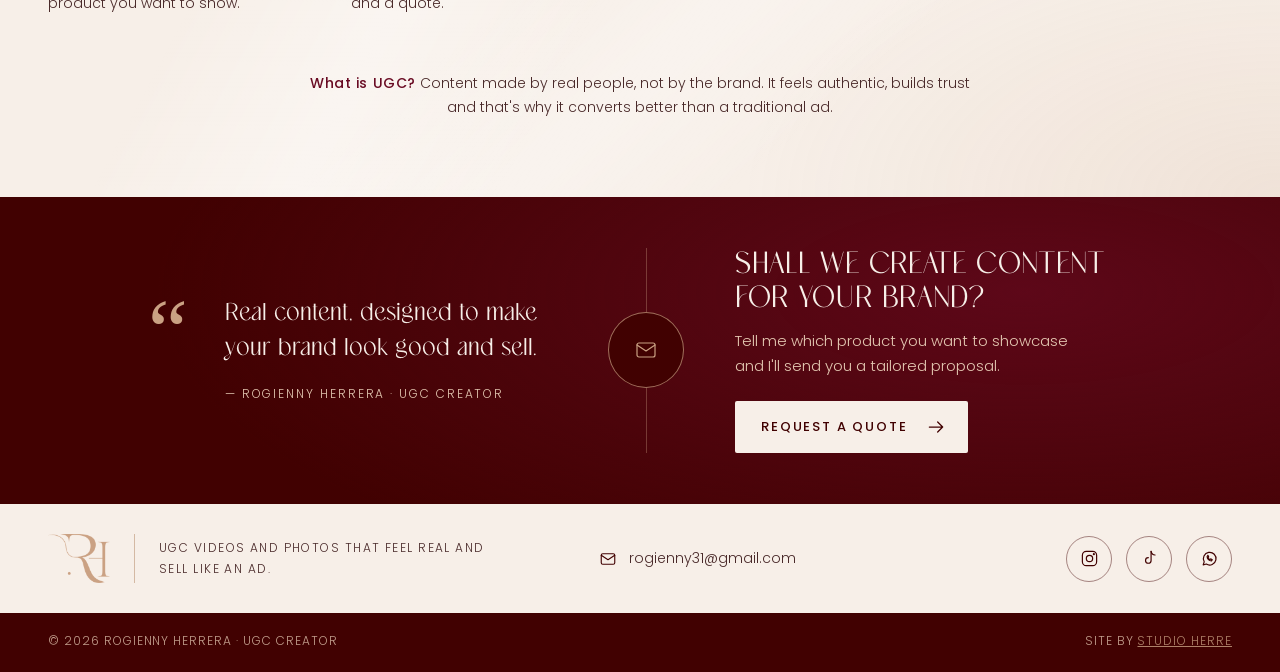
==== commit ade71ea3: "Fotos UGC a 360 px en celular y cache de imagenes de 30 dias Co-Authored-By: Claude Opus 5.5 <norepl" ====
--- a/index.html
+++ b/index.html
@@ -285,27 +285,27 @@
       </div>
       <ul class="photo-grid reveal">
         <li class="photo-grid__a">
-          <img src="/media/fotos/ugc-cabello-450.webp" srcset="/media/fotos/ugc-cabello-450.webp 450w, /media/fotos/ugc-cabello.webp?v=4 900w" sizes="(max-width: 760px) 50vw, 30vw" alt="Rogienny mostrando el aceite Kérastase Elixir Ultime" width="900" height="1200" loading="lazy" style="object-position: 50% 35%">
+          <img src="/media/fotos/ugc-cabello-450.webp" srcset="/media/fotos/ugc-cabello-360.webp 360w, /media/fotos/ugc-cabello-450.webp 450w, /media/fotos/ugc-cabello.webp?v=4 900w" sizes="(max-width: 760px) 49vw, 30vw" alt="Rogienny mostrando el aceite Kérastase Elixir Ultime" width="900" height="1200" loading="lazy" style="object-position: 50% 35%">
           <span class="photos__cat">Cabello</span>
         </li>
         <li class="photo-grid__b">
-          <img src="/media/fotos/ugc-restaurantes-450.webp" srcset="/media/fotos/ugc-restaurantes-450.webp 450w, /media/fotos/ugc-restaurantes.webp?v=3 900w" sizes="(max-width: 760px) 50vw, 30vw" alt="Rogienny brindando en un bar" width="900" height="1200" loading="lazy" style="object-position: 35% 62%">
+          <img src="/media/fotos/ugc-restaurantes-450.webp" srcset="/media/fotos/ugc-restaurantes-360.webp 360w, /media/fotos/ugc-restaurantes-450.webp 450w, /media/fotos/ugc-restaurantes.webp?v=3 900w" sizes="(max-width: 760px) 49vw, 30vw" alt="Rogienny brindando en un bar" width="900" height="1200" loading="lazy" style="object-position: 35% 62%">
           <span class="photos__cat">Restaurantes</span>
         </li>
         <li class="photo-grid__c">
-          <img src="/media/fotos/ugc-moda-450.webp" srcset="/media/fotos/ugc-moda-450.webp 450w, /media/fotos/ugc-moda.webp?v=3 900w" sizes="(max-width: 760px) 50vw, 30vw" alt="Rogienny posando con lentes de sol y pantalón de cuero" width="900" height="1200" loading="lazy" style="object-position: 45% 50%">
+          <img src="/media/fotos/ugc-moda-450.webp" srcset="/media/fotos/ugc-moda-360.webp 360w, /media/fotos/ugc-moda-450.webp 450w, /media/fotos/ugc-moda.webp?v=3 900w" sizes="(max-width: 760px) 49vw, 30vw" alt="Rogienny posando con lentes de sol y pantalón de cuero" width="900" height="1200" loading="lazy" style="object-position: 45% 50%">
           <span class="photos__cat">Moda</span>
         </li>
         <li class="photo-grid__d">
-          <img src="/media/fotos/ugc-lifestyle-450.webp" srcset="/media/fotos/ugc-lifestyle-450.webp 450w, /media/fotos/ugc-lifestyle.webp?v=3 900w" sizes="(max-width: 760px) 50vw, 30vw" alt="Rogienny tomando café en un restaurante" width="900" height="1200" loading="lazy" style="object-position: 45% 42%">
+          <img src="/media/fotos/ugc-lifestyle-450.webp" srcset="/media/fotos/ugc-lifestyle-360.webp 360w, /media/fotos/ugc-lifestyle-450.webp 450w, /media/fotos/ugc-lifestyle.webp?v=3 900w" sizes="(max-width: 760px) 49vw, 30vw" alt="Rogienny tomando café en un restaurante" width="900" height="1200" loading="lazy" style="object-position: 45% 42%">
           <span class="photos__cat">Cafeterías</span>
         </li>
         <li class="photo-grid__e">
-          <img src="/media/fotos/ugc-cerezos-450.webp" srcset="/media/fotos/ugc-cerezos-450.webp 450w, /media/fotos/ugc-cerezos.webp?v=3 900w" sizes="(max-width: 760px) 50vw, 30vw" alt="Rogienny sonriendo bajo los cerezos de un café" width="900" height="1200" loading="lazy" style="object-position: 55% 55%">
+          <img src="/media/fotos/ugc-cerezos-450.webp" srcset="/media/fotos/ugc-cerezos-360.webp 360w, /media/fotos/ugc-cerezos-450.webp 450w, /media/fotos/ugc-cerezos-600.webp 600w, /media/fotos/ugc-cerezos.webp?v=3 900w" sizes="(max-width: 760px) 75vw, 30vw" alt="Rogienny sonriendo bajo los cerezos de un café" width="900" height="1200" loading="lazy" style="object-position: 55% 55%">
           <span class="photos__cat">Lifestyle</span>
         </li>
         <li class="photo-grid__f">
-          <img src="/media/fotos/ugc-experiencias-450.webp" srcset="/media/fotos/ugc-experiencias-450.webp 450w, /media/fotos/ugc-experiencias.webp?v=3 900w" sizes="(max-width: 760px) 50vw, 30vw" alt="Rogienny junto a un auto clásico rojo en un restaurante" width="900" height="1200" loading="lazy" style="object-position: 72% 55%">
+          <img src="/media/fotos/ugc-experiencias-450.webp" srcset="/media/fotos/ugc-experiencias-360.webp 360w, /media/fotos/ugc-experiencias-450.webp 450w, /media/fotos/ugc-experiencias.webp?v=3 900w" sizes="(max-width: 760px) 49vw, 30vw" alt="Rogienny junto a un auto clásico rojo en un restaurante" width="900" height="1200" loading="lazy" style="object-position: 72% 55%">
           <span class="photos__cat">Experiencias</span>
         </li>
       </ul>
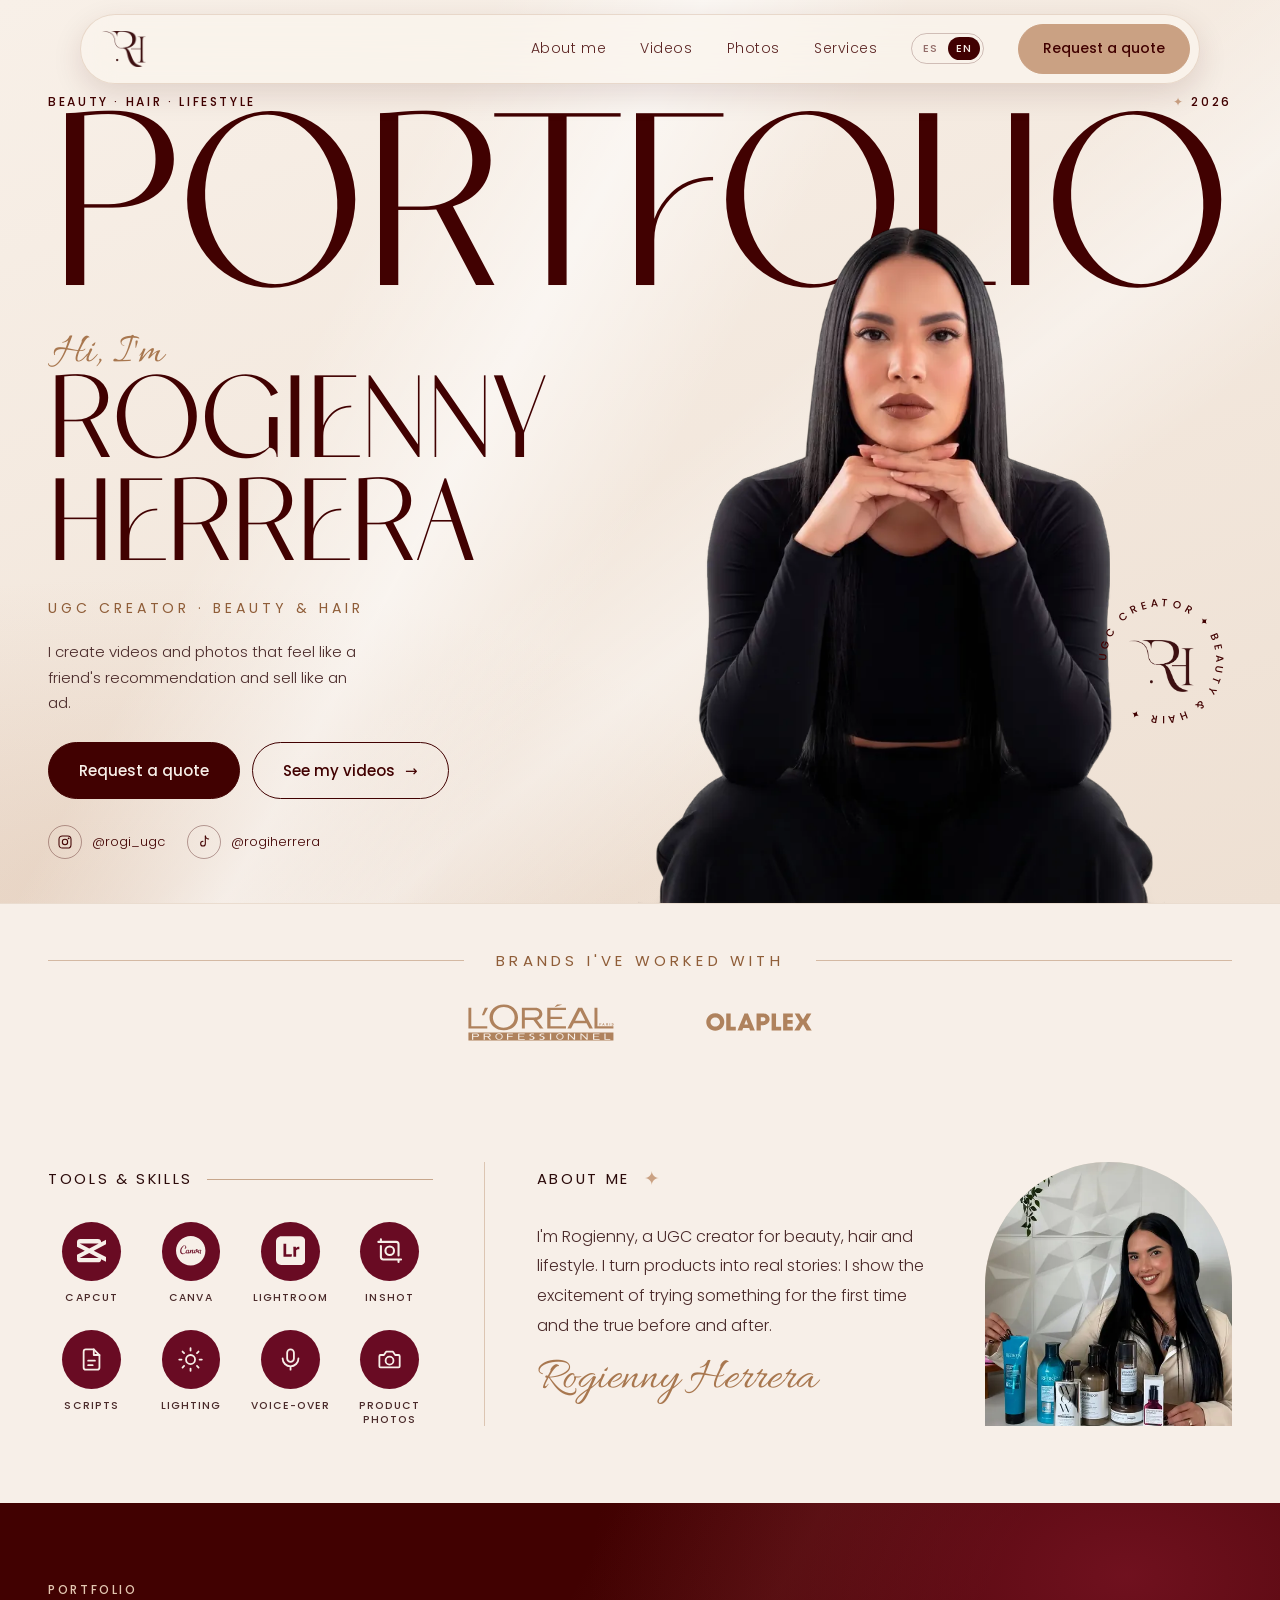
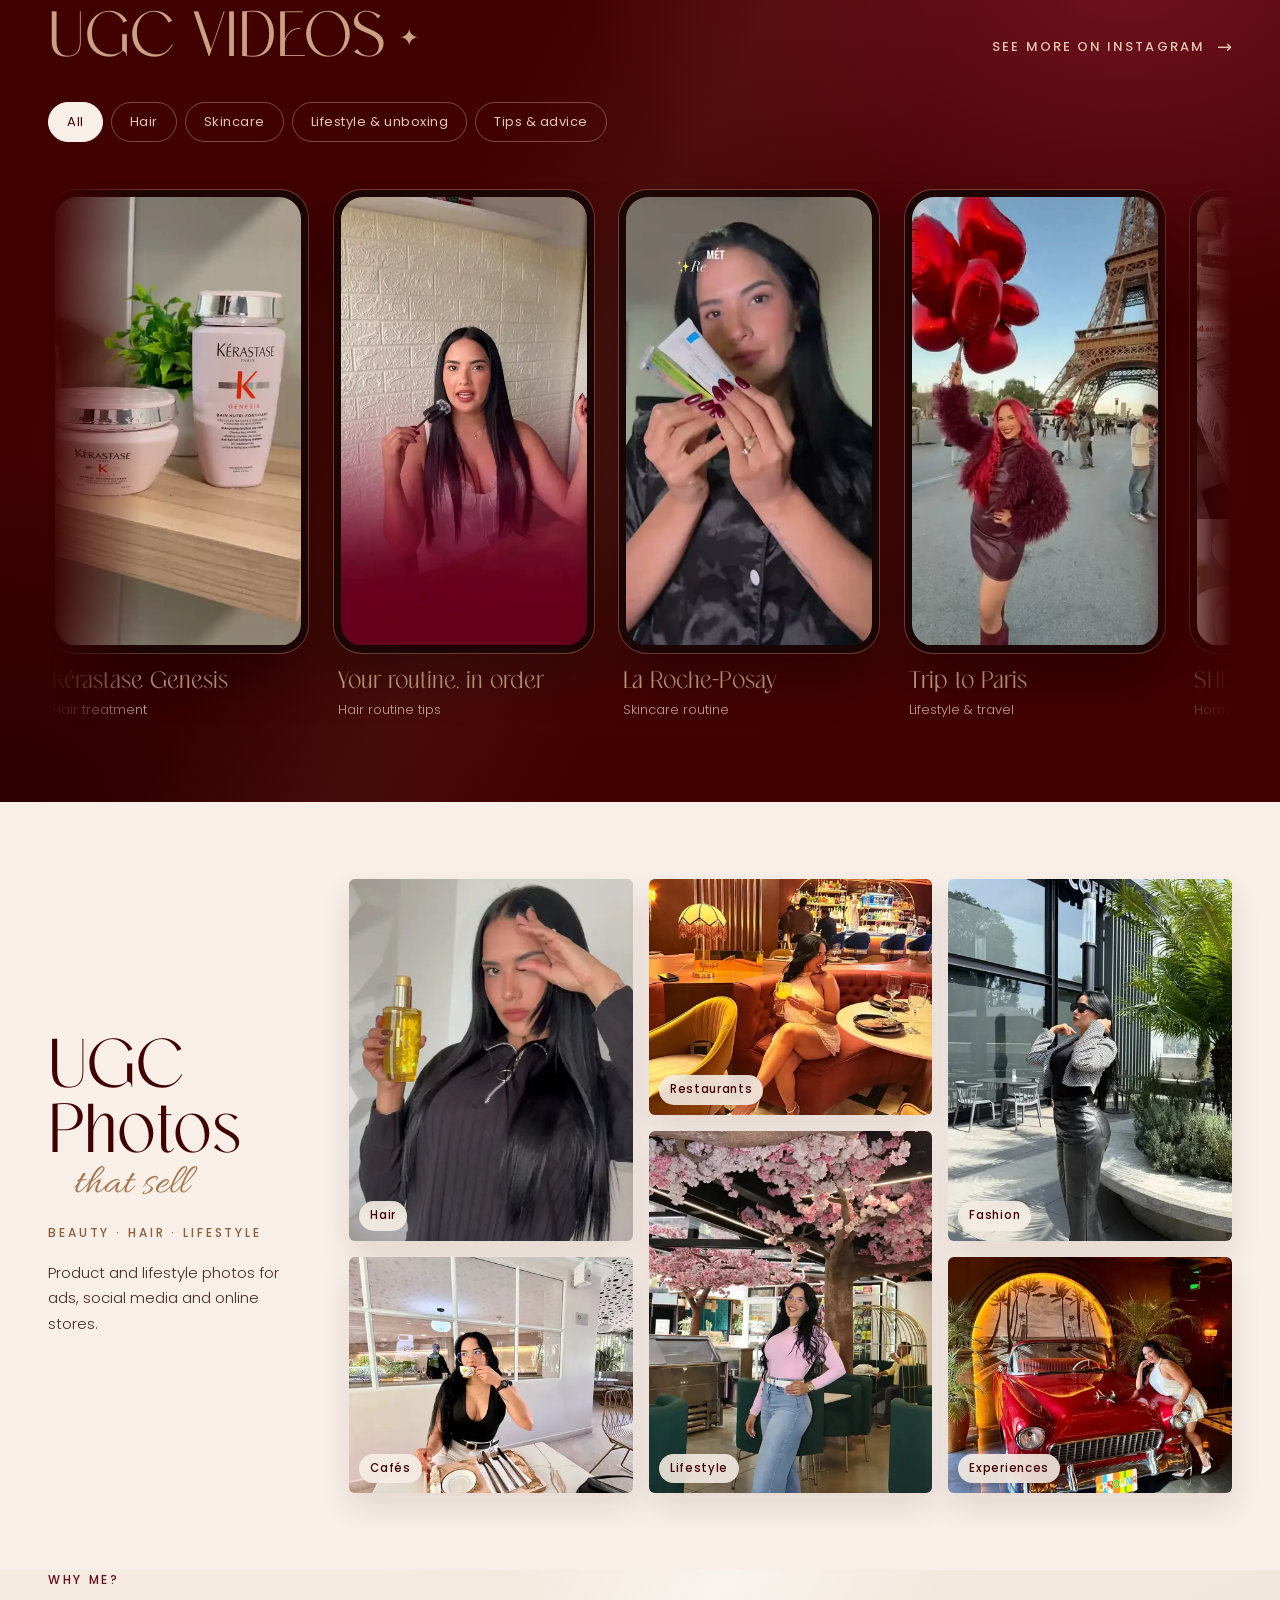
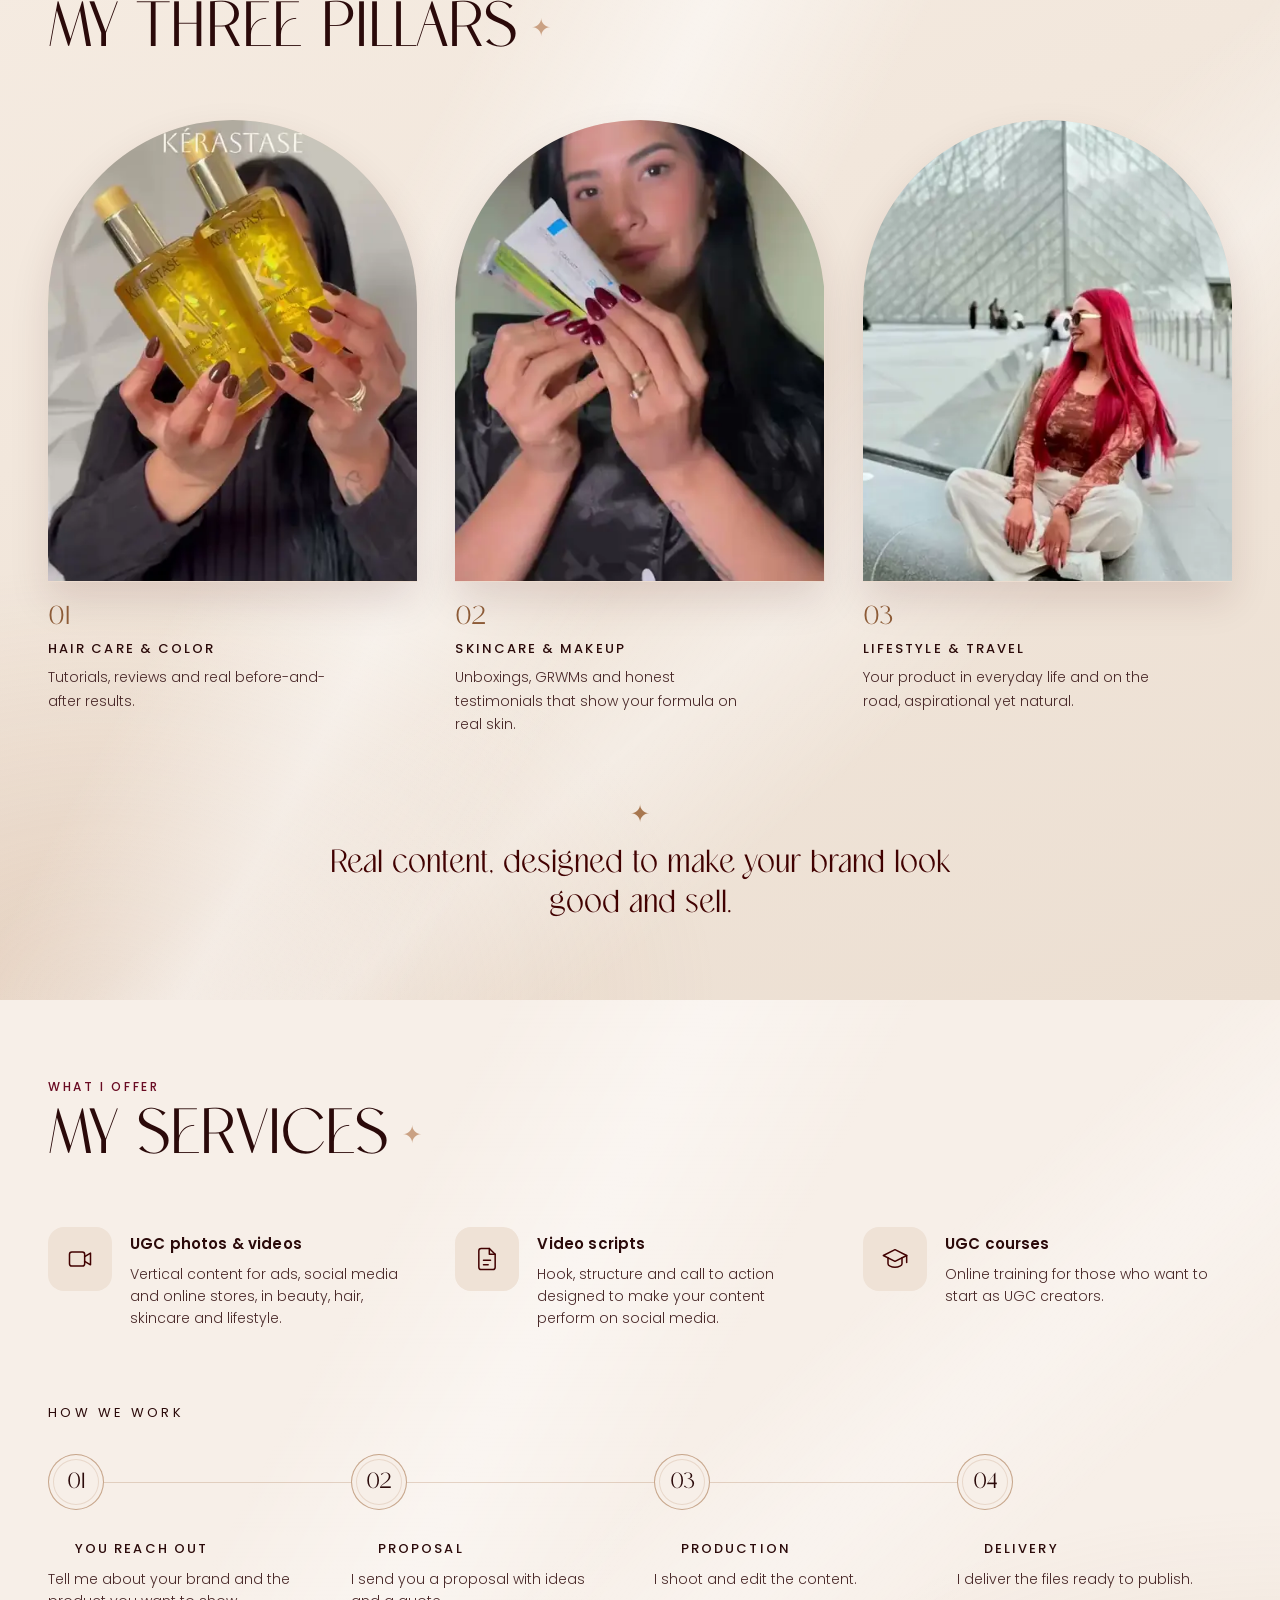
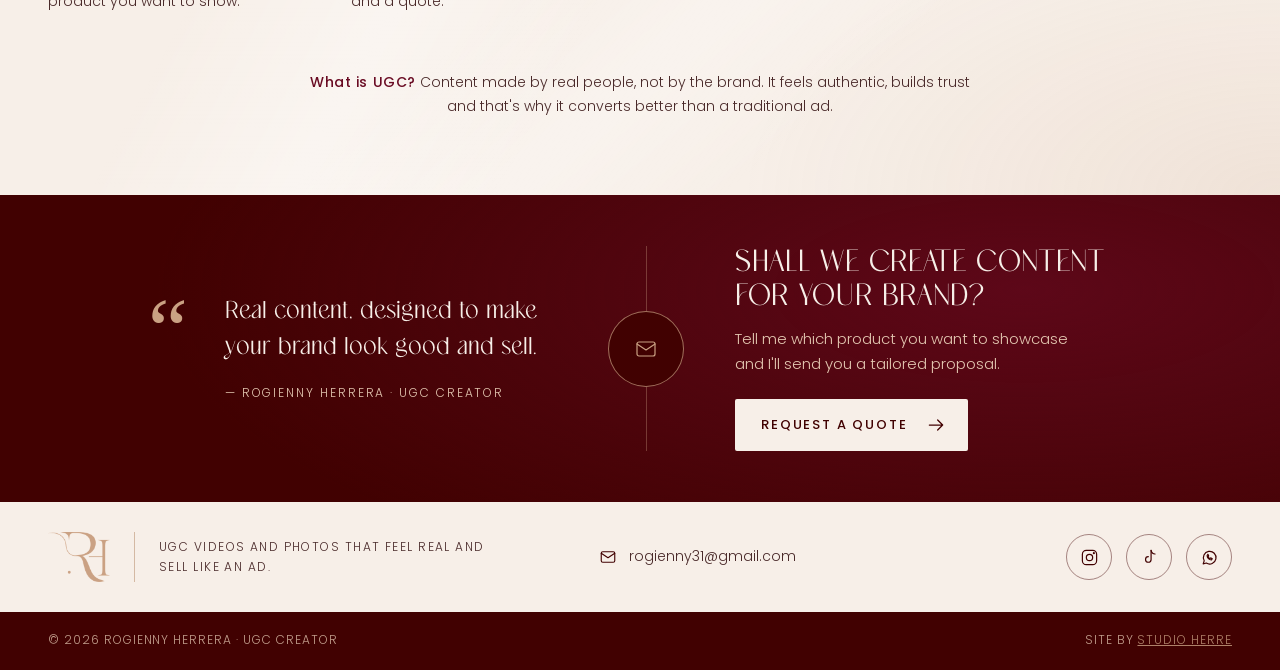
==== commit c01b0a9a: "Cinta de marcas: dejar solo L'Oréal Professionnel y Olaplex, en fila quieta y centrada Co-Authored-B" ====
--- a/index.html
+++ b/index.html
@@ -10,8 +10,8 @@
   <meta property="og:type" content="website">
   <meta property="og:title" content="Rogienny Herrera · Creadora UGC">
   <meta property="og:description" content="Videos y fotos UGC de belleza, cabello y lifestyle para marcas.">
-  <meta property="og:url" content="https://rogienny-ugc.vercel.app/">
-  <meta property="og:image" content="https://rogienny-ugc.vercel.app/media/og.jpg?v=4">
+  <meta property="og:url" content="https://rogienny.com/">
+  <meta property="og:image" content="https://rogienny.com/media/og.jpg?v=4">
   <meta name="twitter:card" content="summary_large_image">
   <link rel="icon" type="image/png" href="/media/marca/favicon.png">
   <link rel="apple-touch-icon" href="/media/marca/apple-touch-icon.png">
@@ -114,18 +114,8 @@
     <div class="marquee">
       <div class="marquee__track" translate="no">
         <ul class="marquee__list">
-          <li><img src="/media/marcas/kerastase.svg" alt="Kérastase" style="--h:46px" width="188" height="46"></li>
-          <li><img src="/media/marcas/redken.svg" alt="Redken" style="--h:50px" width="177" height="50"></li>
+          <li><img src="/media/marcas/loreal-professionnel.svg" alt="L'Oréal Professionnel" style="--h:48px" width="187" height="48"></li>
           <li><img src="/media/marcas/olaplex.svg" alt="Olaplex" style="--h:23px" width="137" height="23"></li>
-          <li><img src="/media/marcas/loreal-professionnel.svg" alt="L'Oréal Professionnel" style="--h:48px" width="187" height="48"></li>
-          <li><img src="/media/marcas/estee-lauder.svg" alt="Estée Lauder" style="--h:30px" width="237" height="30"></li>
-        </ul>
-        <ul class="marquee__list" aria-hidden="true">
-          <li><img src="/media/marcas/kerastase.svg" alt="" style="--h:46px" width="188" height="46"></li>
-          <li><img src="/media/marcas/redken.svg" alt="" style="--h:50px" width="177" height="50"></li>
-          <li><img src="/media/marcas/olaplex.svg" alt="" style="--h:23px" width="137" height="23"></li>
-          <li><img src="/media/marcas/loreal-professionnel.svg" alt="" style="--h:48px" width="187" height="48"></li>
-          <li><img src="/media/marcas/estee-lauder.svg" alt="" style="--h:30px" width="237" height="30"></li>
         </ul>
       </div>
     </div>
--- a/assets/styles.css
+++ b/assets/styles.css
@@ -250,16 +250,17 @@
   white-space: nowrap;
 }
 .brands__title::before, .brands__title::after { content: ""; flex: 1; height: 1px; background: rgba(169, 119, 79, .45); }
-.marquee__track { display: flex; width: max-content; animation: marquee 30s linear infinite; }
+/* Con solo dos marcas la fila queda quieta y centrada en todas las pantallas. Para volver a moverla
+   (con 5 o más logos): duplicar la lista con aria-hidden="true" y poner aquí
+   width: max-content; animation: marquee 30s linear infinite; y la máscara en .marquee */
+.marquee__track { display: flex; justify-content: center; }
 .marquee__list { display: flex; align-items: center; flex-shrink: 0; }
 .marquee__list li { padding: 0 clamp(26px, 3.6vw, 52px); display: flex; align-items: center; }
 .marquee__list img { height: calc(var(--h, 44px) * .78); width: auto; max-width: none; opacity: .9; }
 @keyframes marquee { to { transform: translateX(-50%); } }
 
-.marquee { max-width: var(--max); margin: 0 auto; -webkit-mask-image: linear-gradient(90deg, transparent, #000 10%, #000 90%, transparent); mask-image: linear-gradient(90deg, transparent, #000 10%, #000 90%, transparent); }
-.marquee:hover .marquee__track { animation-play-state: paused; }
+.marquee { max-width: var(--max); margin: 0 auto; }
 @media (max-width: 899px) {
-  .marquee { margin: 0 calc(-1 * var(--gutter)); }
   .brands__title { white-space: normal; text-align: center; letter-spacing: .2em; }
 }
 
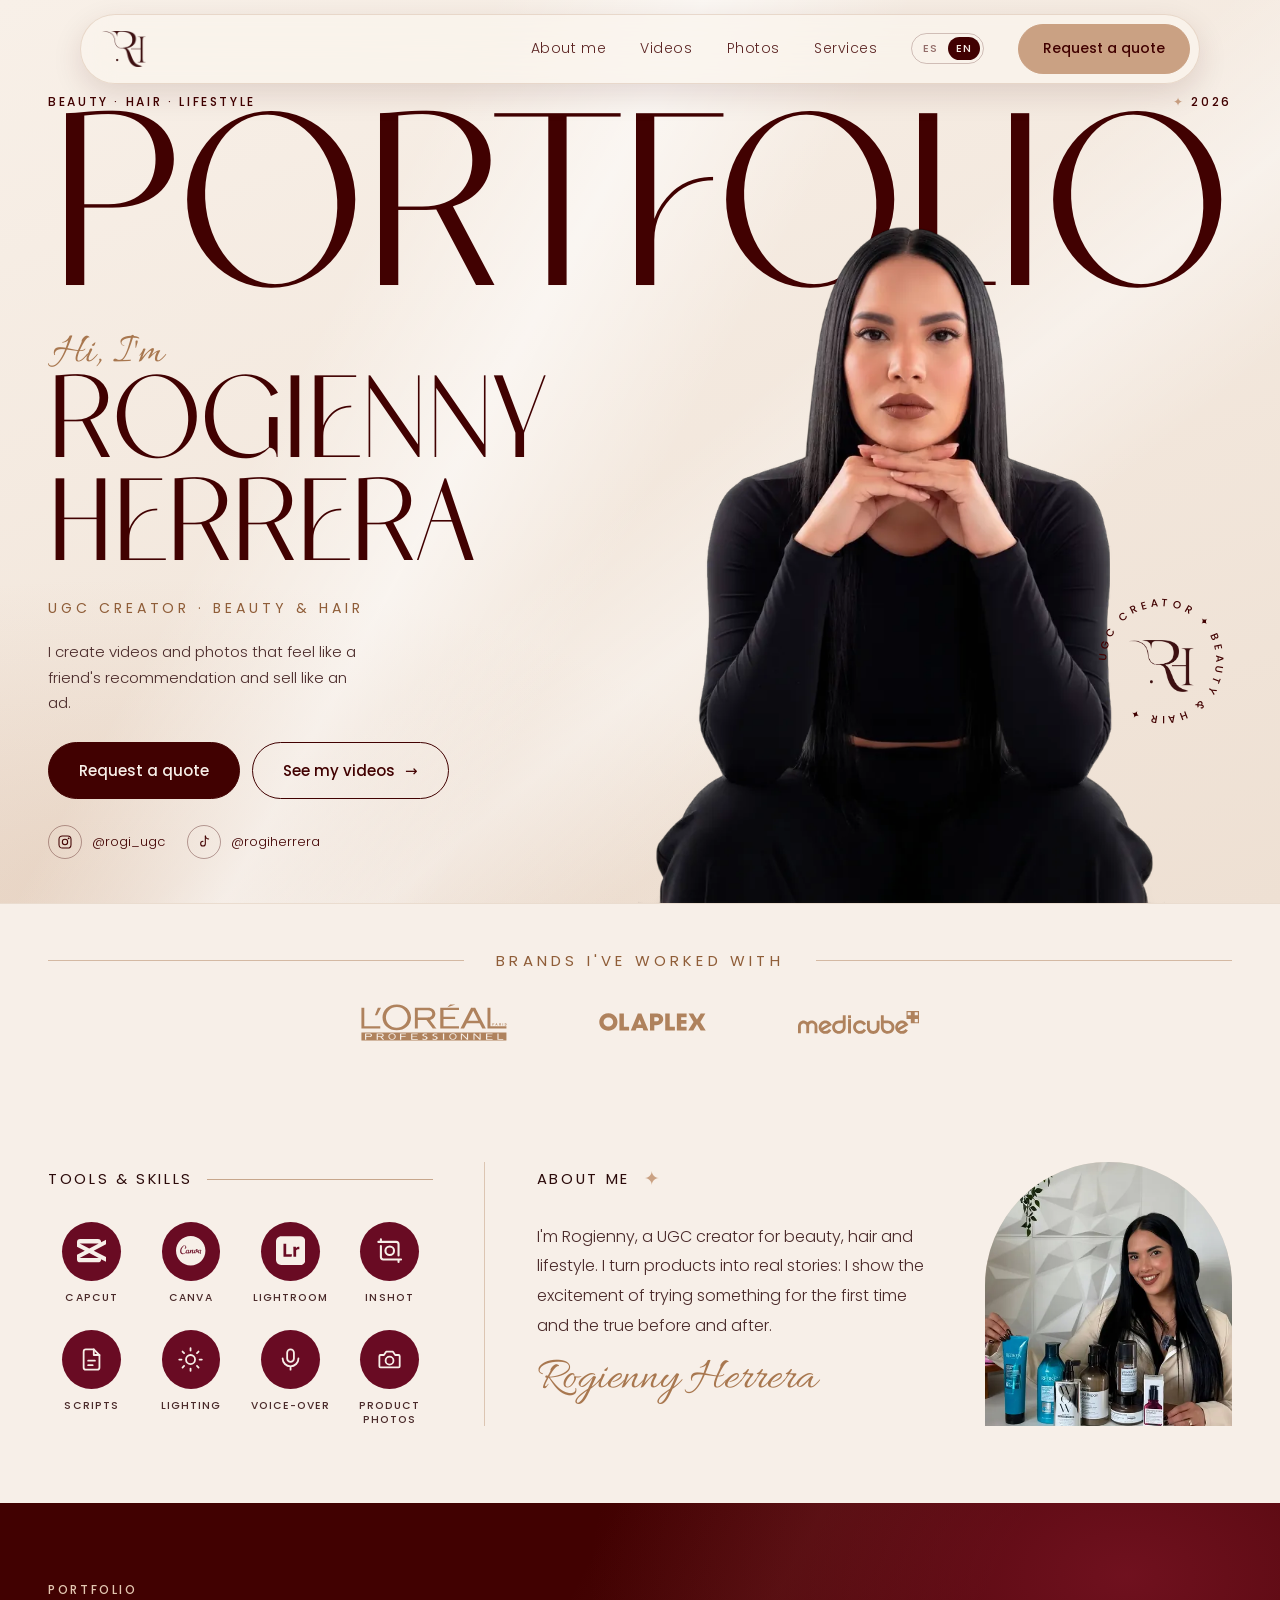
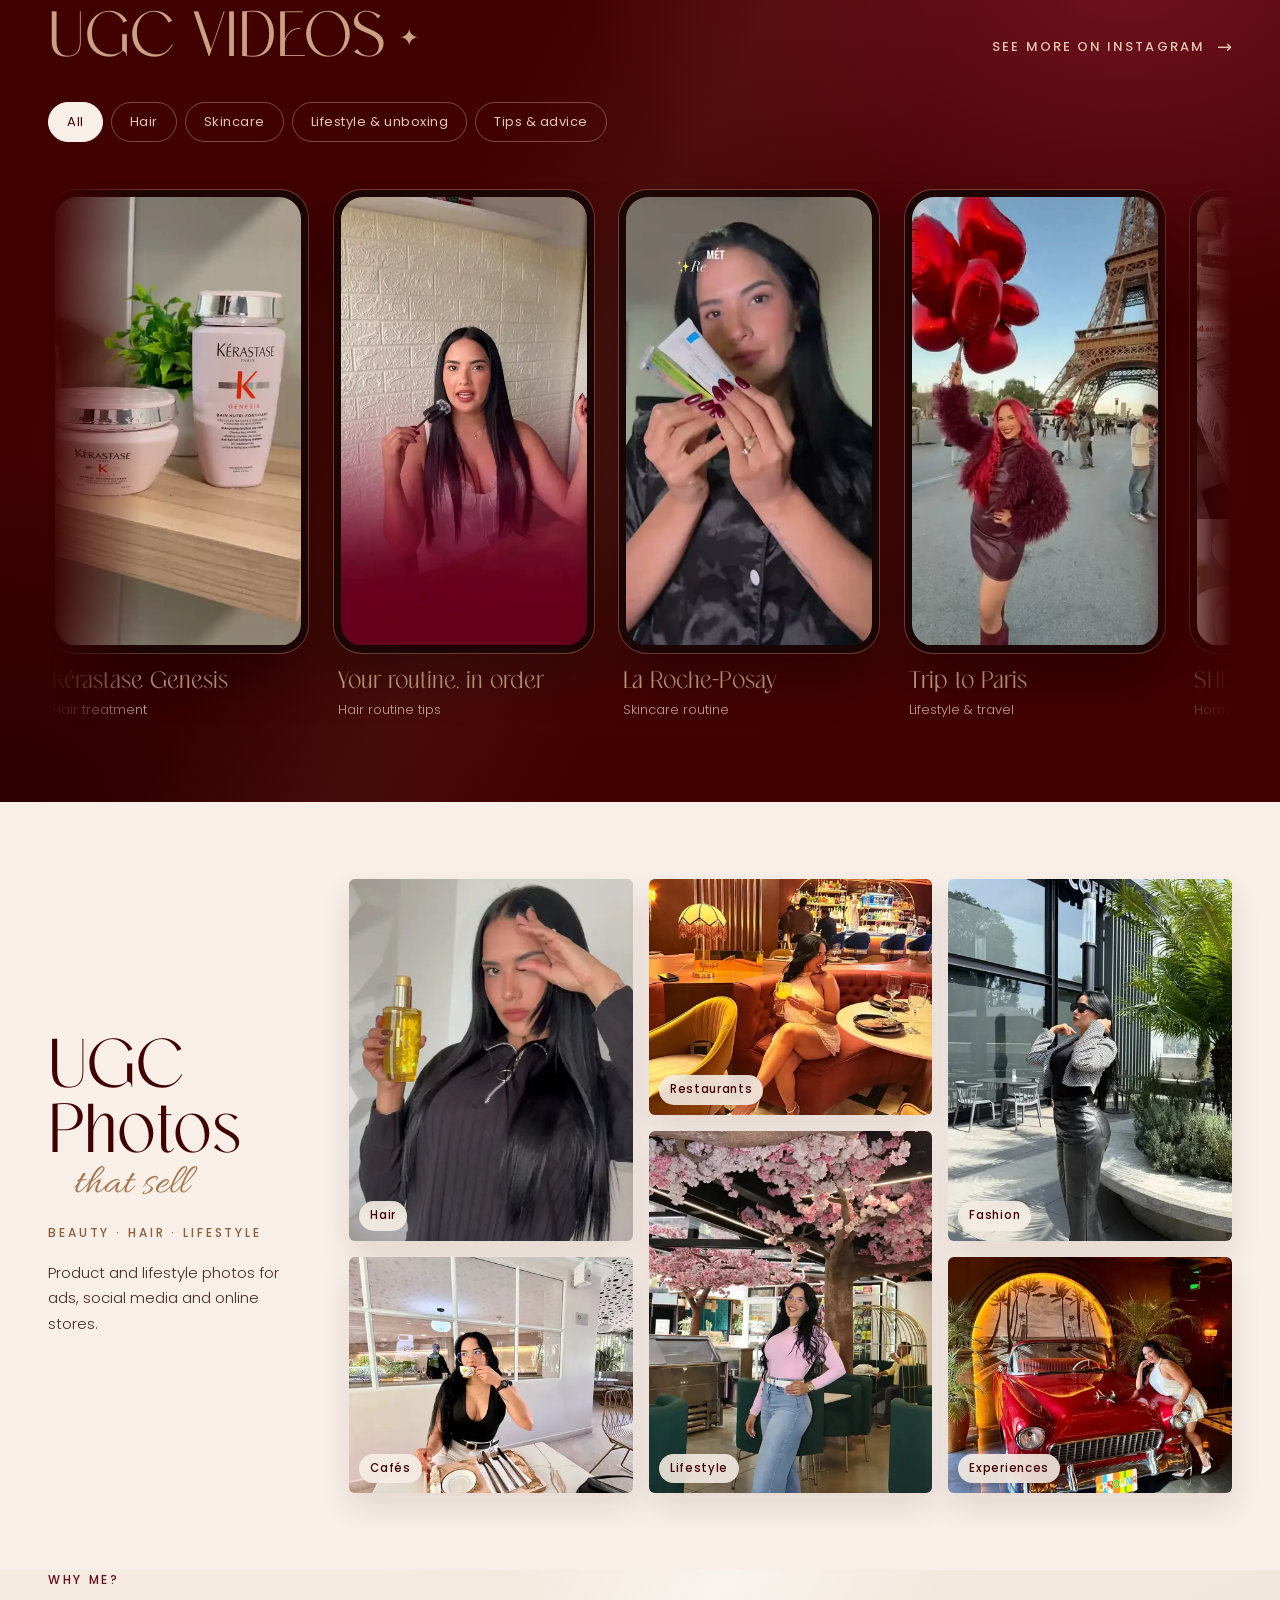
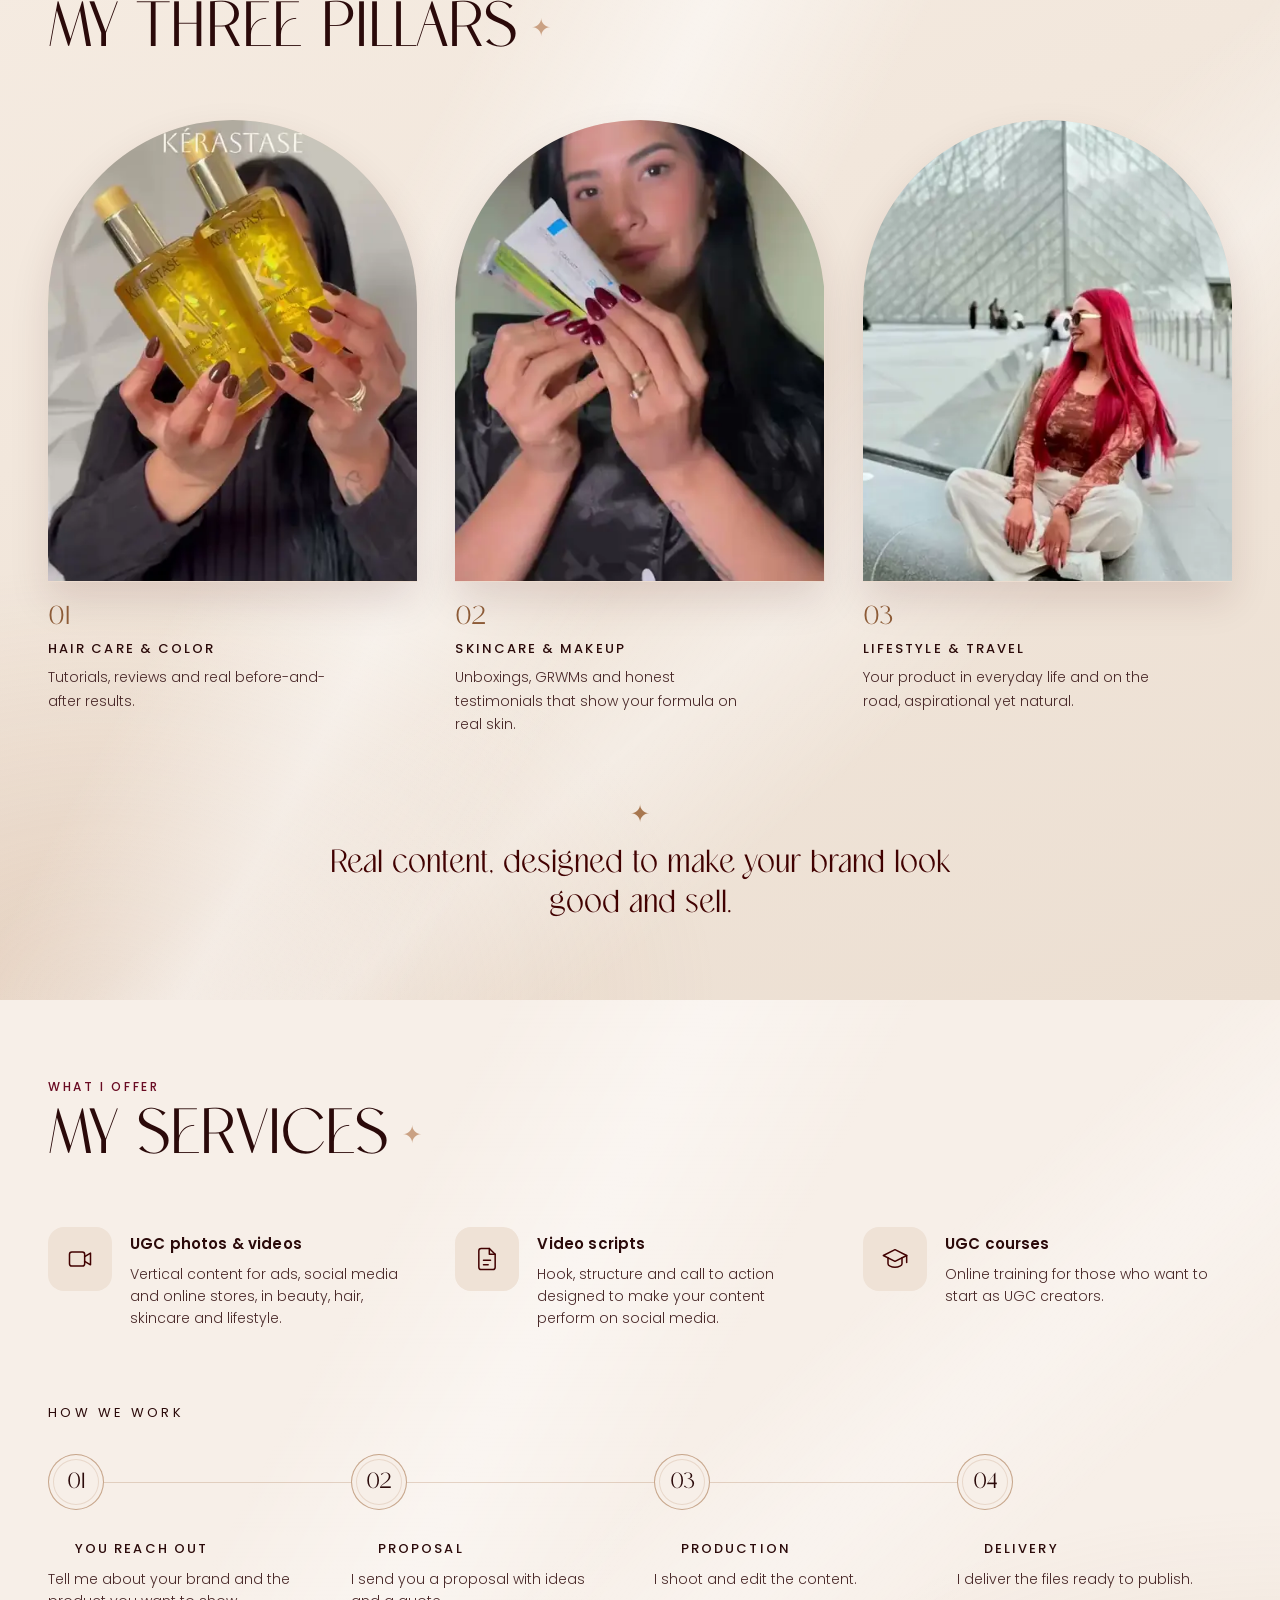
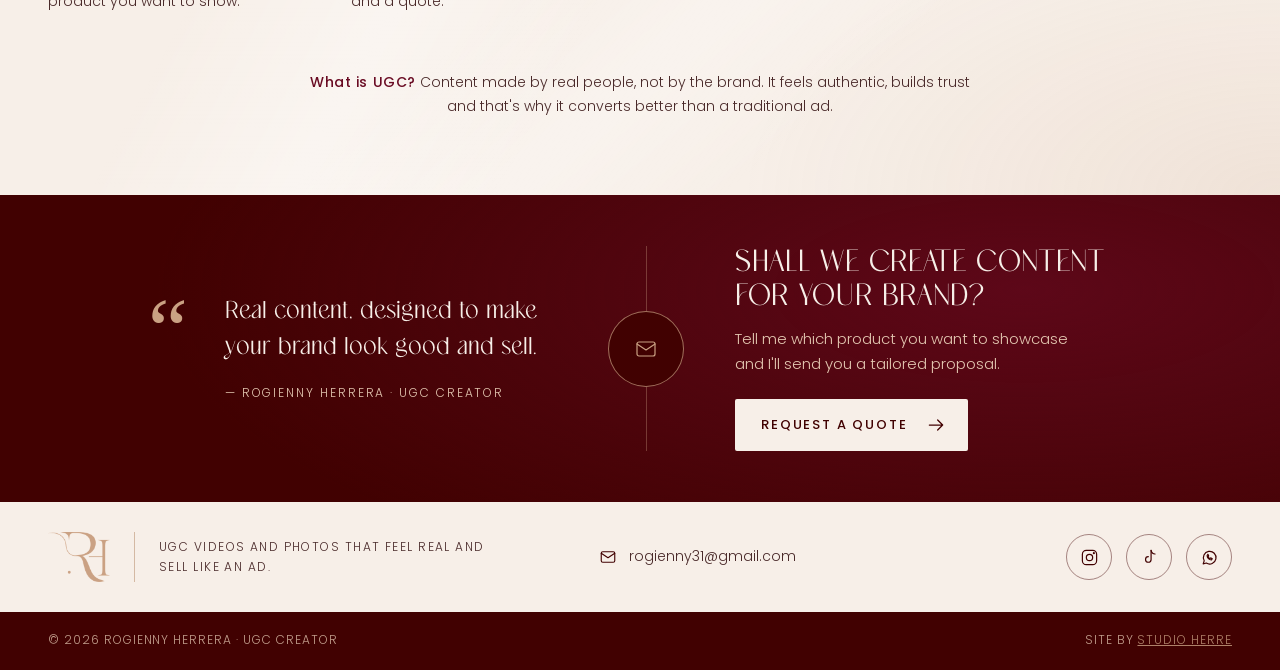
==== commit c7c4cf46: "Cinta de marcas: agregar Medicube y que los logos quepan en celular Co-Authored-By: Claude Opus 5.5 " ====
--- a/index.html
+++ b/index.html
@@ -116,6 +116,7 @@
         <ul class="marquee__list">
           <li><img src="/media/marcas/loreal-professionnel.svg" alt="L'Oréal Professionnel" style="--h:48px" width="187" height="48"></li>
           <li><img src="/media/marcas/olaplex.svg" alt="Olaplex" style="--h:23px" width="137" height="23"></li>
+          <li><img src="/media/marcas/medicube.svg" alt="Medicube" style="--h:30px" width="155" height="30"></li>
         </ul>
       </div>
     </div>
--- a/assets/styles.css
+++ b/assets/styles.css
@@ -250,7 +250,7 @@
   white-space: nowrap;
 }
 .brands__title::before, .brands__title::after { content: ""; flex: 1; height: 1px; background: rgba(169, 119, 79, .45); }
-/* Con solo dos marcas la fila queda quieta y centrada en todas las pantallas. Para volver a moverla
+/* Con pocas marcas (2-3) la fila queda quieta y centrada en todas las pantallas. Para volver a moverla
    (con 5 o más logos): duplicar la lista con aria-hidden="true" y poner aquí
    width: max-content; animation: marquee 30s linear infinite; y la máscara en .marquee */
 .marquee__track { display: flex; justify-content: center; }
@@ -823,6 +823,9 @@
 /* Celular */
 @media (max-width: 760px) {
   .marquee__list img { height: calc(var(--h, 44px) * .6); }
+  /* los logos caben en una fila; si la pantalla es muy angosta, pasan a dos */
+  .marquee__list { flex-wrap: wrap; flex-shrink: 1; min-width: 0; justify-content: center; gap: 16px clamp(18px, 6vw, 30px); }
+  .marquee__list li { padding: 0; }
 
   .hero { min-height: auto; display: flex; flex-direction: column; padding-top: 86px; }
   .hero__top { position: static; padding: 0 var(--gutter); font-size: 10px; letter-spacing: .16em; }
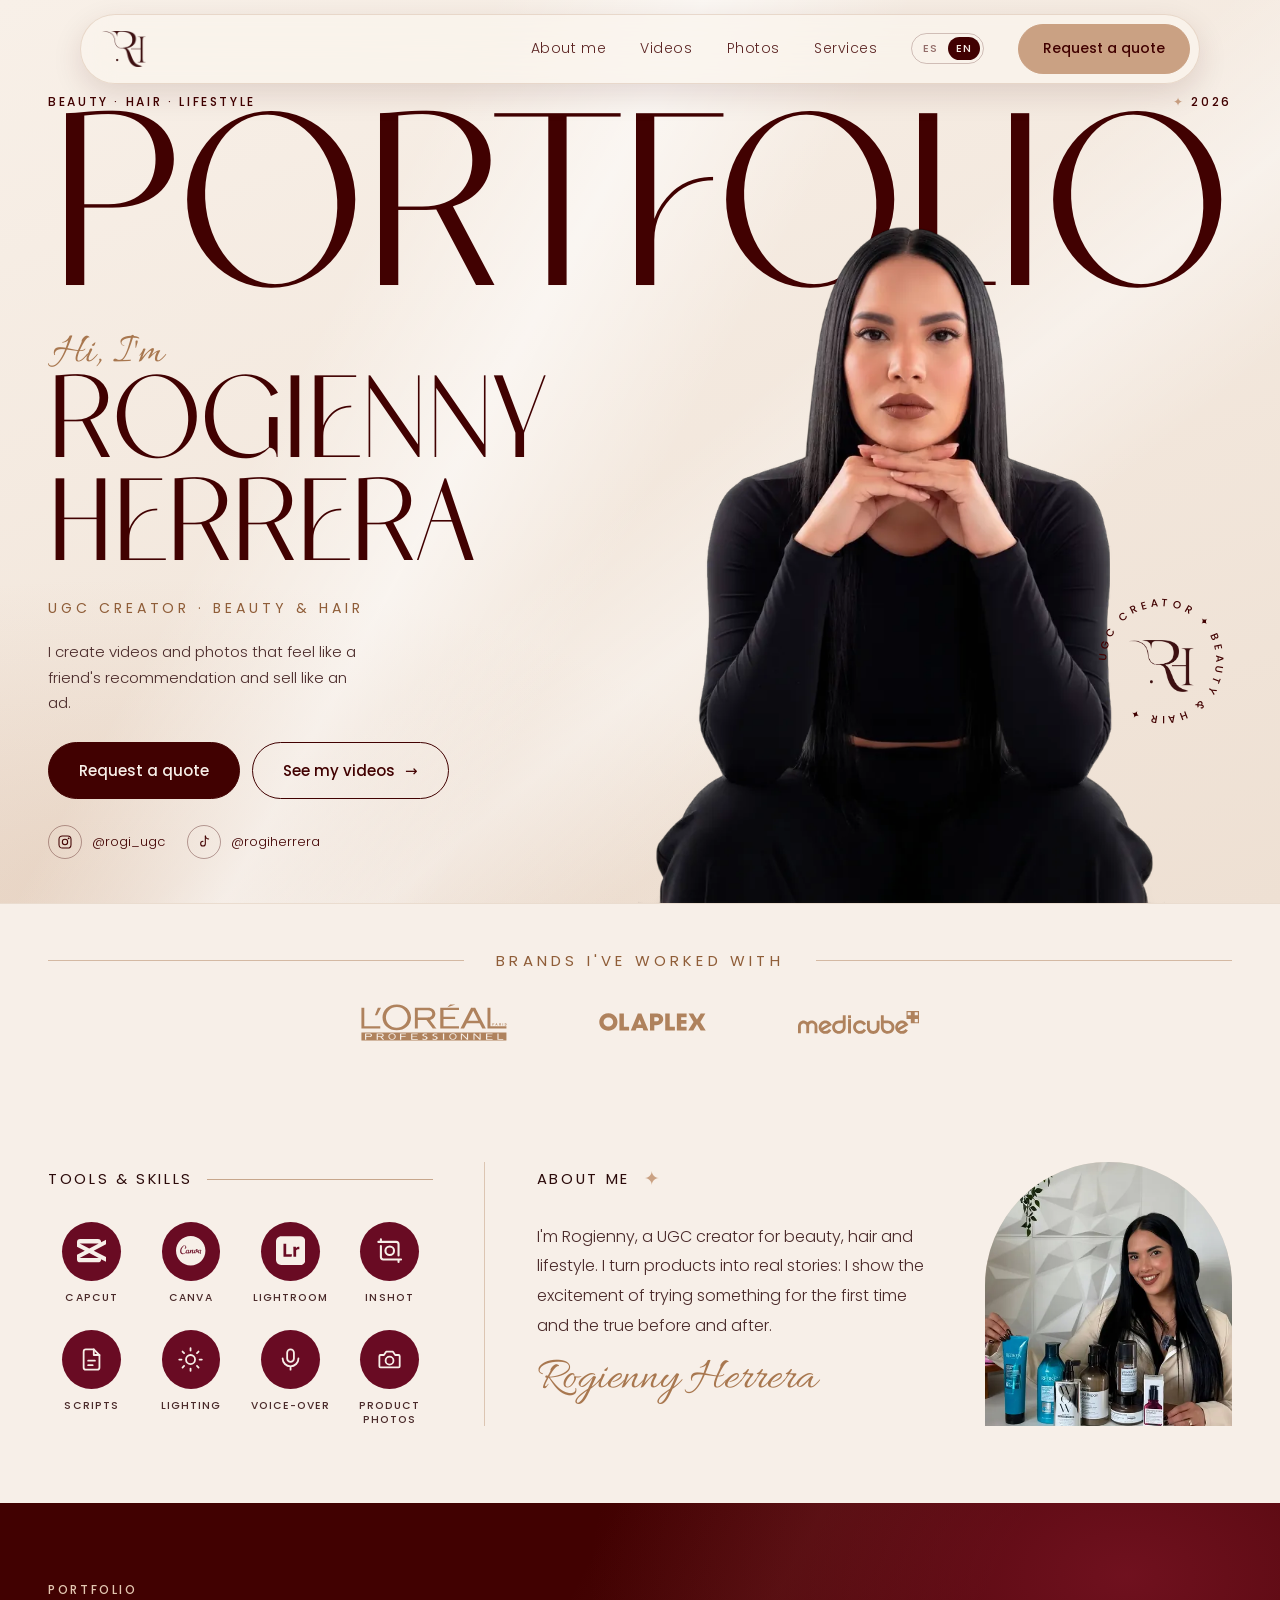
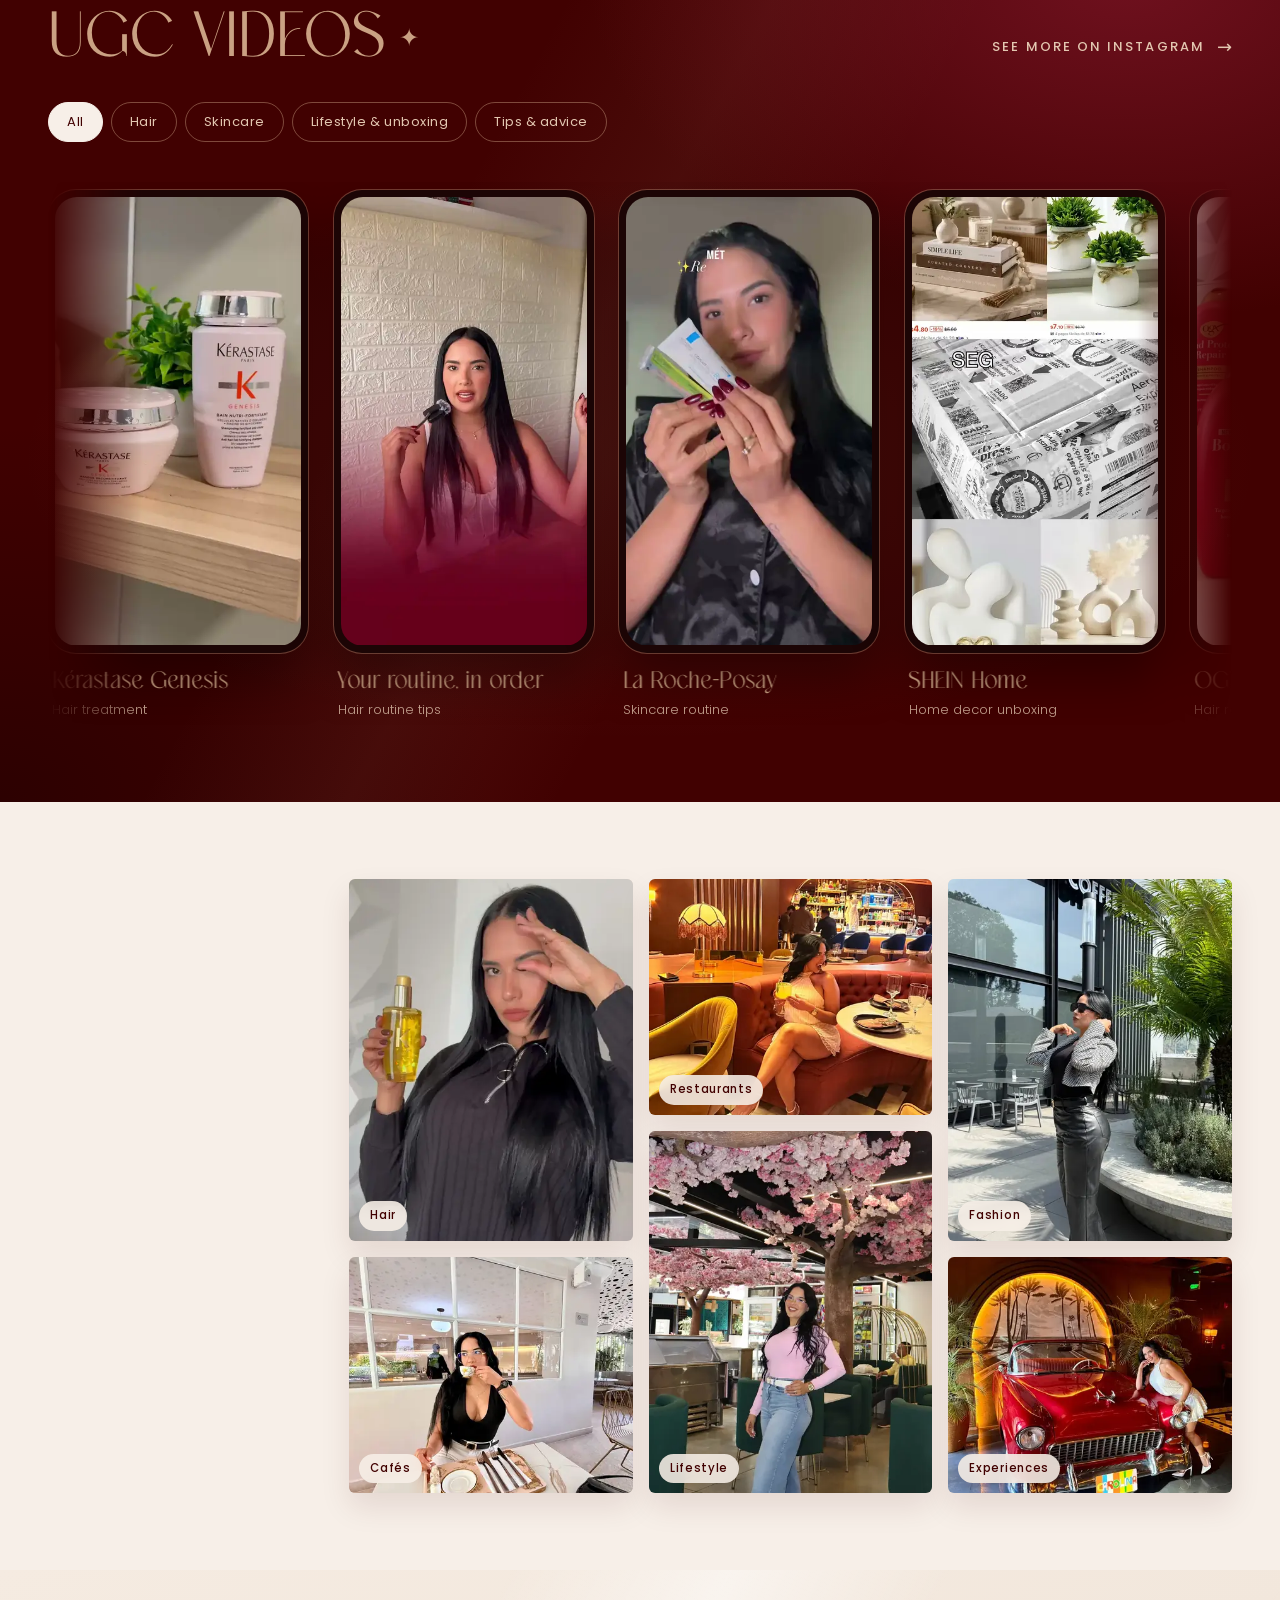
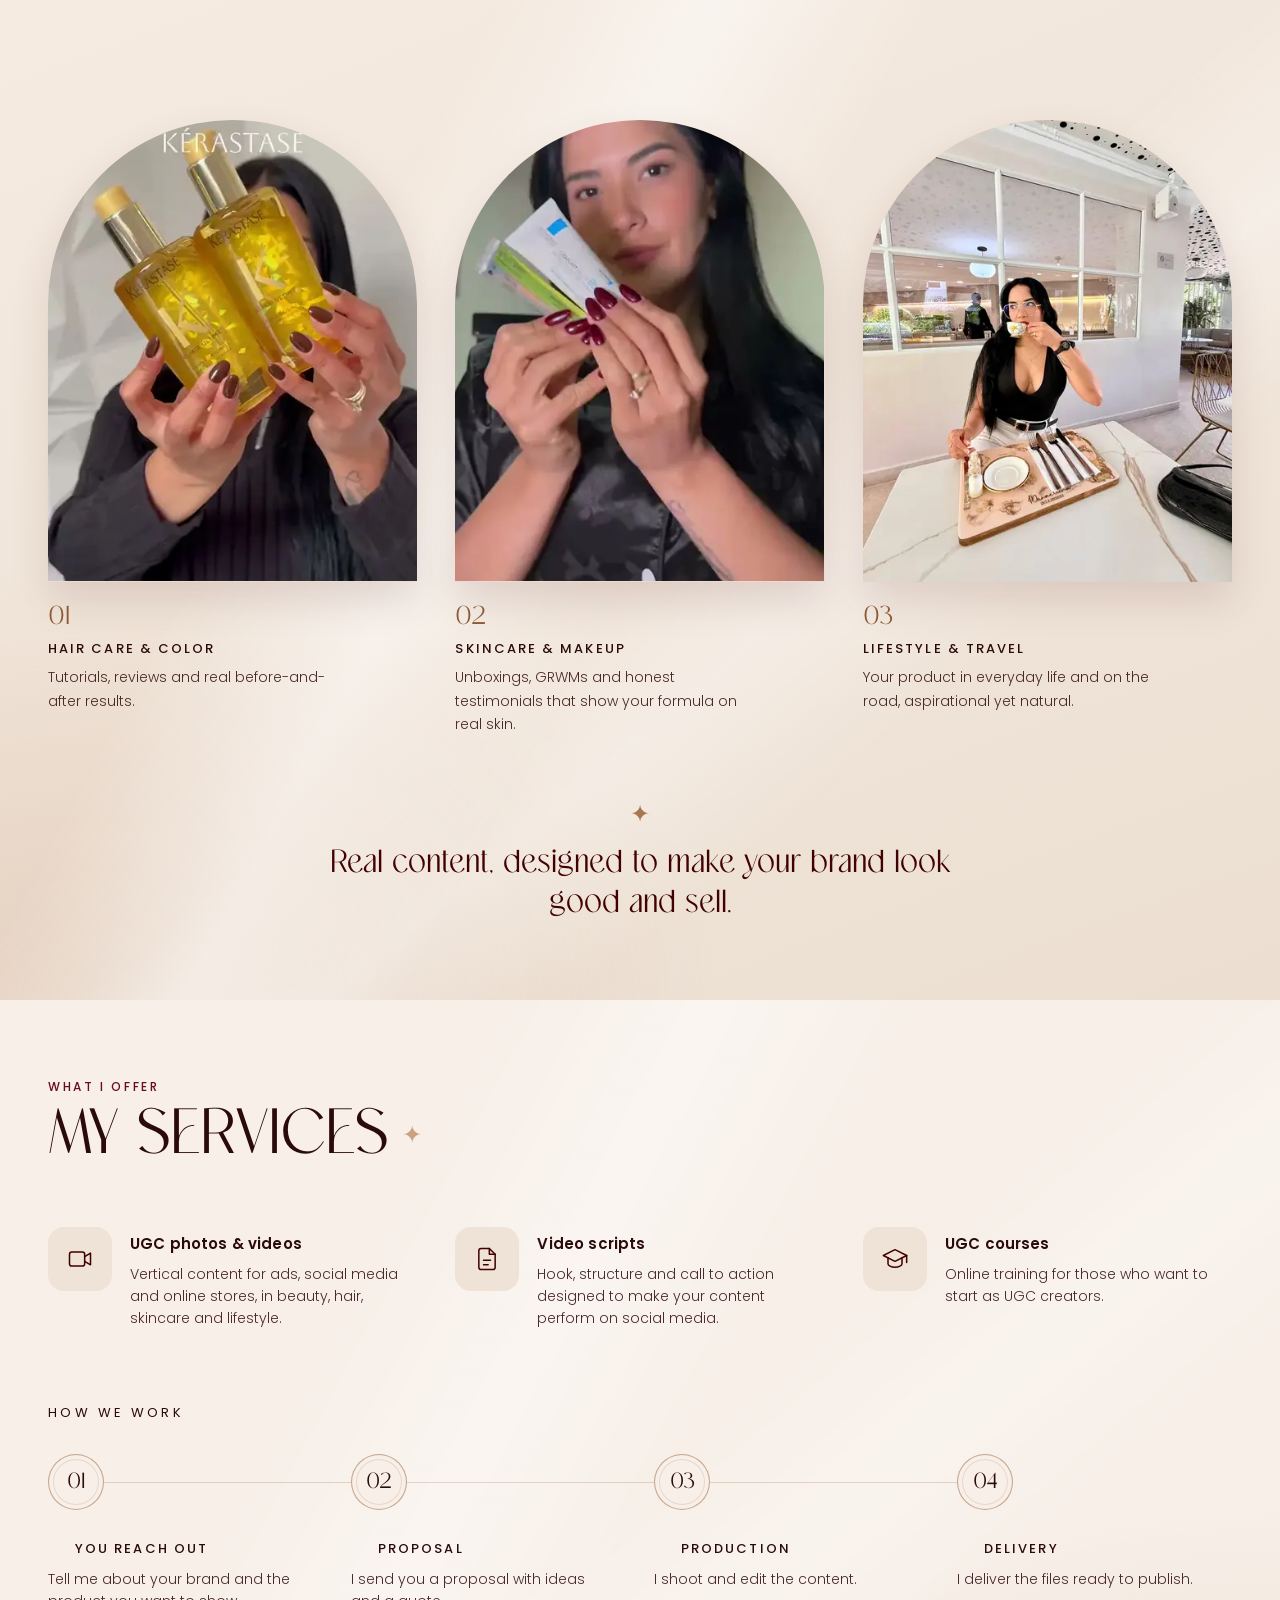
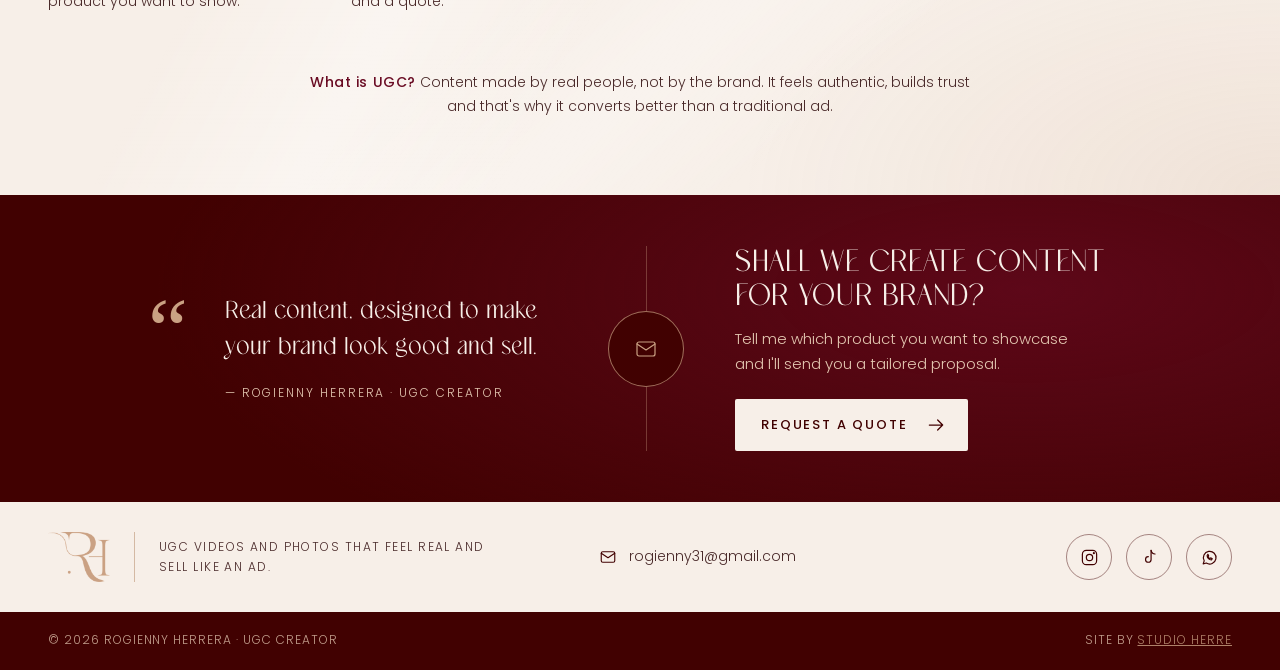
==== commit 2d41bc7f: "Quitar los videos con cabello rojo (París, Louvre, Coloración, Unboxing, Olaplex, Reseña en tienda) " ====
--- a/index.html
+++ b/index.html
@@ -182,10 +182,6 @@
           <p class="reel__brand" translate="no">La Roche-Posay</p><p class="reel__type">Rutina de skincare</p>
         </li>
         <li class="reel reveal" data-cat="hogar" data-youtube="">
-          <div class="reel__phone"><video src="/media/videos/viaje-paris.mp4" data-poster="/media/videos/viaje-paris.webp" muted loop playsinline preload="none"></video></div>
-          <p class="reel__brand">Viaje a París</p><p class="reel__type">Lifestyle y viajes</p>
-        </li>
-        <li class="reel reveal" data-cat="hogar" data-youtube="">
           <div class="reel__phone"><video src="/media/videos/shein-hogar.mp4" data-poster="/media/videos/shein-hogar.webp" muted loop playsinline preload="none"></video></div>
           <p class="reel__brand" translate="no">SHEIN Home</p><p class="reel__type">Unboxing de decoración</p>
         </li>
@@ -201,10 +197,6 @@
           <div class="reel__phone"><video src="/media/videos/medicube.mp4" data-poster="/media/videos/medicube.webp" muted loop playsinline preload="none"></video></div>
           <p class="reel__brand" translate="no">Medicube</p><p class="reel__type">Sérum facial</p>
         </li>
-        <li class="reel reveal" data-cat="cabello" data-youtube="">
-          <div class="reel__phone"><video src="/media/videos/color.mp4" data-poster="/media/videos/color.webp" muted loop playsinline preload="none"></video></div>
-          <p class="reel__brand">Coloración</p><p class="reel__type">Resultado real</p>
-        </li>
         <li class="reel reveal" data-cat="hogar" data-youtube="">
           <div class="reel__phone"><video src="/media/videos/shein-black-friday.mp4" data-poster="/media/videos/shein-black-friday.webp" muted loop playsinline preload="none"></video></div>
           <p class="reel__brand" translate="no">SHEIN Black Friday</p><p class="reel__type">Unboxing de hogar</p>
@@ -233,10 +225,6 @@
           <div class="reel__phone"><video src="/media/videos/preguntas-frecuentes.mp4" data-poster="/media/videos/preguntas-frecuentes.webp" muted loop playsinline preload="none"></video></div>
           <p class="reel__brand" translate="no">Color WOW · L'Oréal</p><p class="reel__type">Preguntas frecuentes</p>
         </li>
-        <li class="reel reveal" data-cat="hogar" data-youtube="">
-          <div class="reel__phone"><video src="/media/videos/unboxing.mp4" data-poster="/media/videos/unboxing.webp" muted loop playsinline preload="none"></video></div>
-          <p class="reel__brand">Unboxing</p><p class="reel__type">Primera impresión</p>
-        </li>
         <li class="reel reveal" data-cat="cabello" data-youtube="">
           <div class="reel__phone"><video src="/media/videos/olivita.mp4" data-poster="/media/videos/olivita.webp" muted loop playsinline preload="none"></video></div>
           <p class="reel__brand" translate="no">Olivita</p><p class="reel__type">Crecimiento capilar</p>
@@ -250,16 +238,8 @@
           <p class="reel__brand" translate="no">L'Oréal Professionnel</p><p class="reel__type">Línea de productos</p>
         </li>
         <li class="reel reveal" data-cat="cabello" data-youtube="">
-          <div class="reel__phone"><video src="/media/videos/olaplex.mp4" data-poster="/media/videos/olaplex.webp" muted loop playsinline preload="none"></video></div>
-          <p class="reel__brand" translate="no">Olaplex · L'Oréal Pro</p><p class="reel__type">Recomendación</p>
-        </li>
-        <li class="reel reveal" data-cat="cabello" data-youtube="">
           <div class="reel__phone"><video src="/media/videos/redken.mp4" data-poster="/media/videos/redken.webp" muted loop playsinline preload="none"></video></div>
           <p class="reel__brand" translate="no">Redken</p><p class="reel__type">Demostración de producto</p>
-        </li>
-        <li class="reel reveal" data-cat="cabello" data-youtube="">
-          <div class="reel__phone"><video src="/media/videos/tienda.mp4" data-poster="/media/videos/tienda.webp" muted loop playsinline preload="none"></video></div>
-          <p class="reel__brand">Reseña en tienda</p><p class="reel__type">Cuidado capilar</p>
         </li>
       </ul>
       </div>
@@ -338,7 +318,7 @@
         <li class="pillar">
           <a class="pillar__link" href="#fotos">
             <figure class="pillar__photo">
-              <video src="/media/videos/viaje-paris-louvre.mp4" data-poster="/media/videos/viaje-paris-louvre.webp" muted loop playsinline preload="none" aria-hidden="true"></video>
+              <img src="/media/fotos/ugc-lifestyle-450.webp" srcset="/media/fotos/ugc-lifestyle-360.webp 360w, /media/fotos/ugc-lifestyle-450.webp 450w, /media/fotos/ugc-lifestyle.webp 900w" sizes="(max-width: 760px) 75vw, 30vw" alt="" width="900" height="1200" loading="lazy" style="object-position: 40% 60%">
               <span class="pillar__cta">Ver fotos <span aria-hidden="true">→</span></span>
             </figure>
             <span class="pillar__num">03</span>
--- a/assets/styles.css
+++ b/assets/styles.css
@@ -480,8 +480,8 @@
   background: var(--arena);
   box-shadow: 0 18px 40px rgba(65, 1, 1, .12);
 }
-.pillar__photo video { width: 100%; height: 100%; object-fit: cover; transition: transform .9s cubic-bezier(.22, 1, .36, 1); }
-.pillar__link:hover .pillar__photo video, .pillar__link:focus-visible .pillar__photo video { transform: scale(1.05); }
+.pillar__photo video, .pillar__photo img { width: 100%; height: 100%; object-fit: cover; transition: transform .9s cubic-bezier(.22, 1, .36, 1); }
+.pillar__link:hover .pillar__photo :is(video, img), .pillar__link:focus-visible .pillar__photo :is(video, img) { transform: scale(1.05); }
 .pillar__cta {
   position: absolute; left: 50%; bottom: 18px;
   translate: -50% 8px; opacity: 0;
@@ -1022,7 +1022,7 @@
   .reveal { opacity: 1; transform: none; transition: none; }
   .stagger > * { opacity: 1; transform: none; transition: none; }
   .about__photo img, .photo-grid img { scale: 1; transition: none; }
-  .pillar__photo video, .pillar__cta { transition: none; }
+  .pillar__photo video, .pillar__photo img, .pillar__cta { transition: none; }
   .step h3, .step p, .step__icon *, .timeline__num { transition: none; }
   .step .timeline__num::after { animation: none; }
   .process__spark { display: none; }
